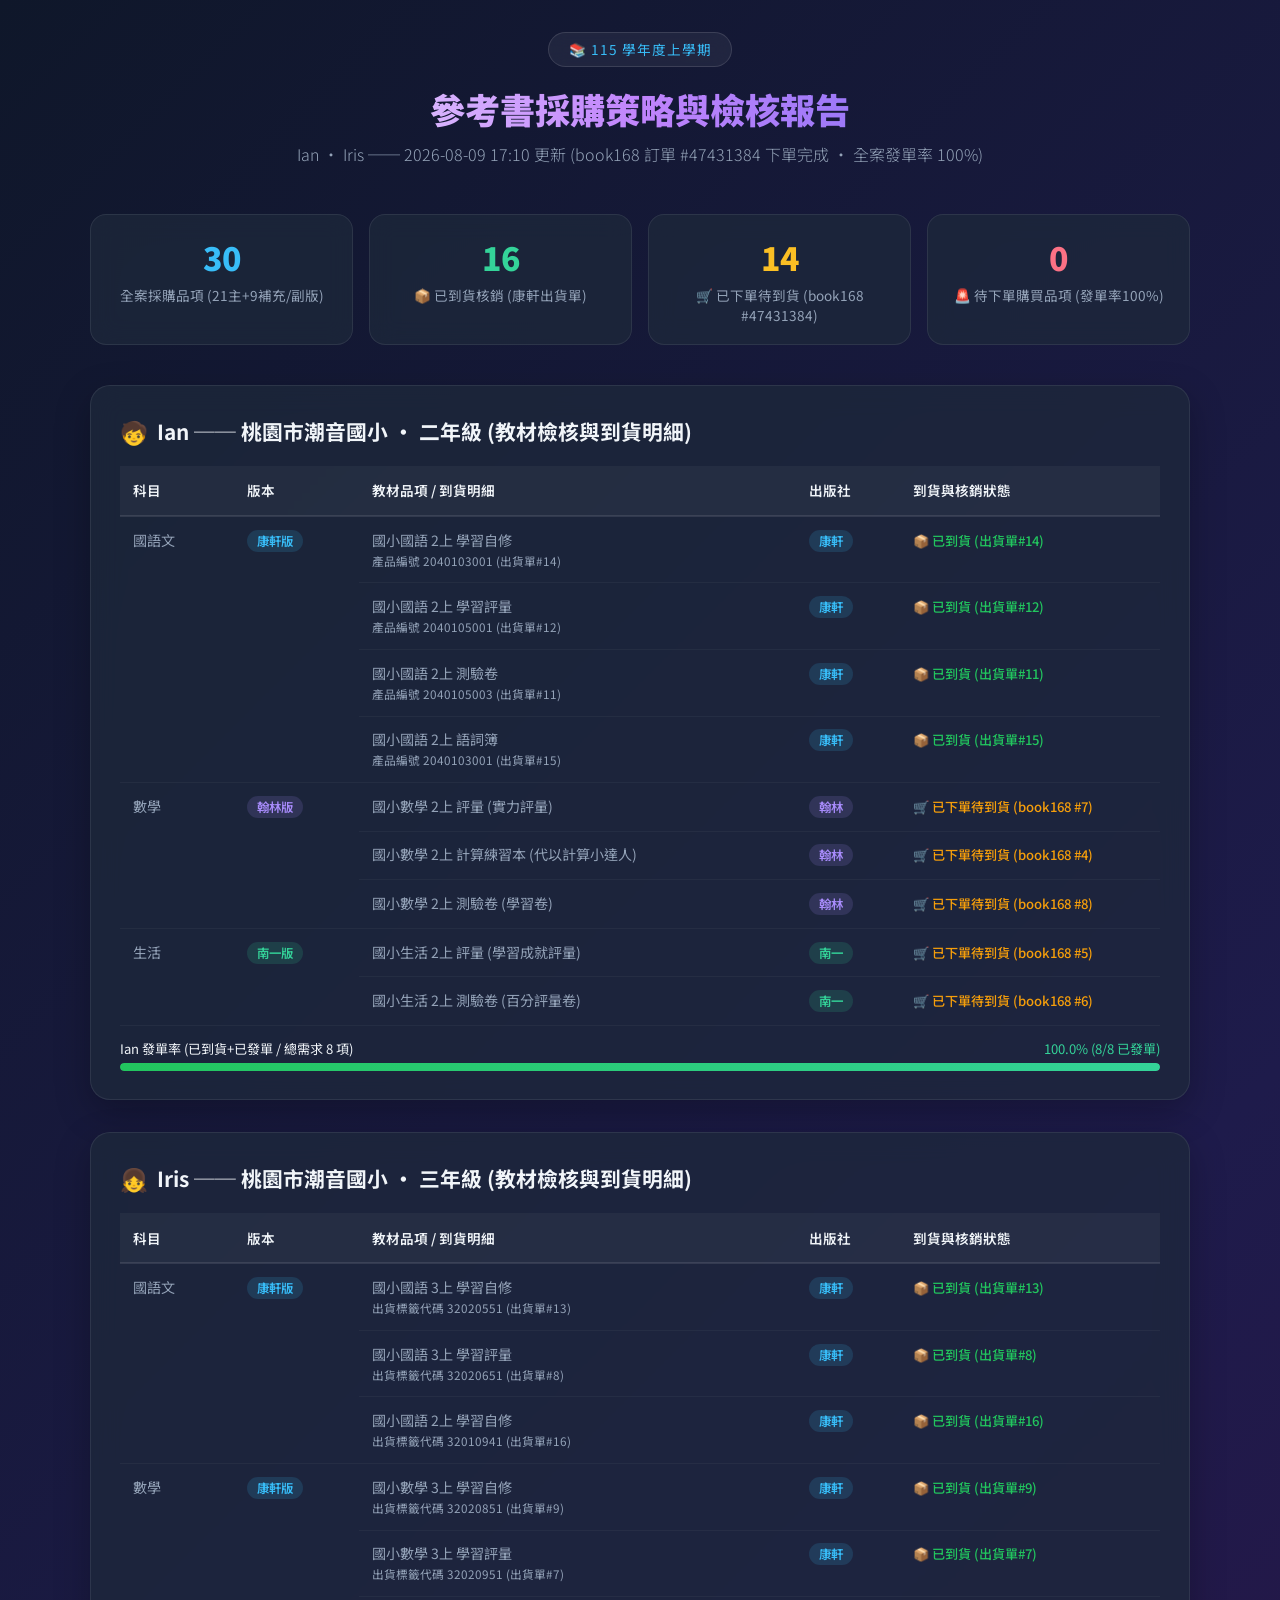
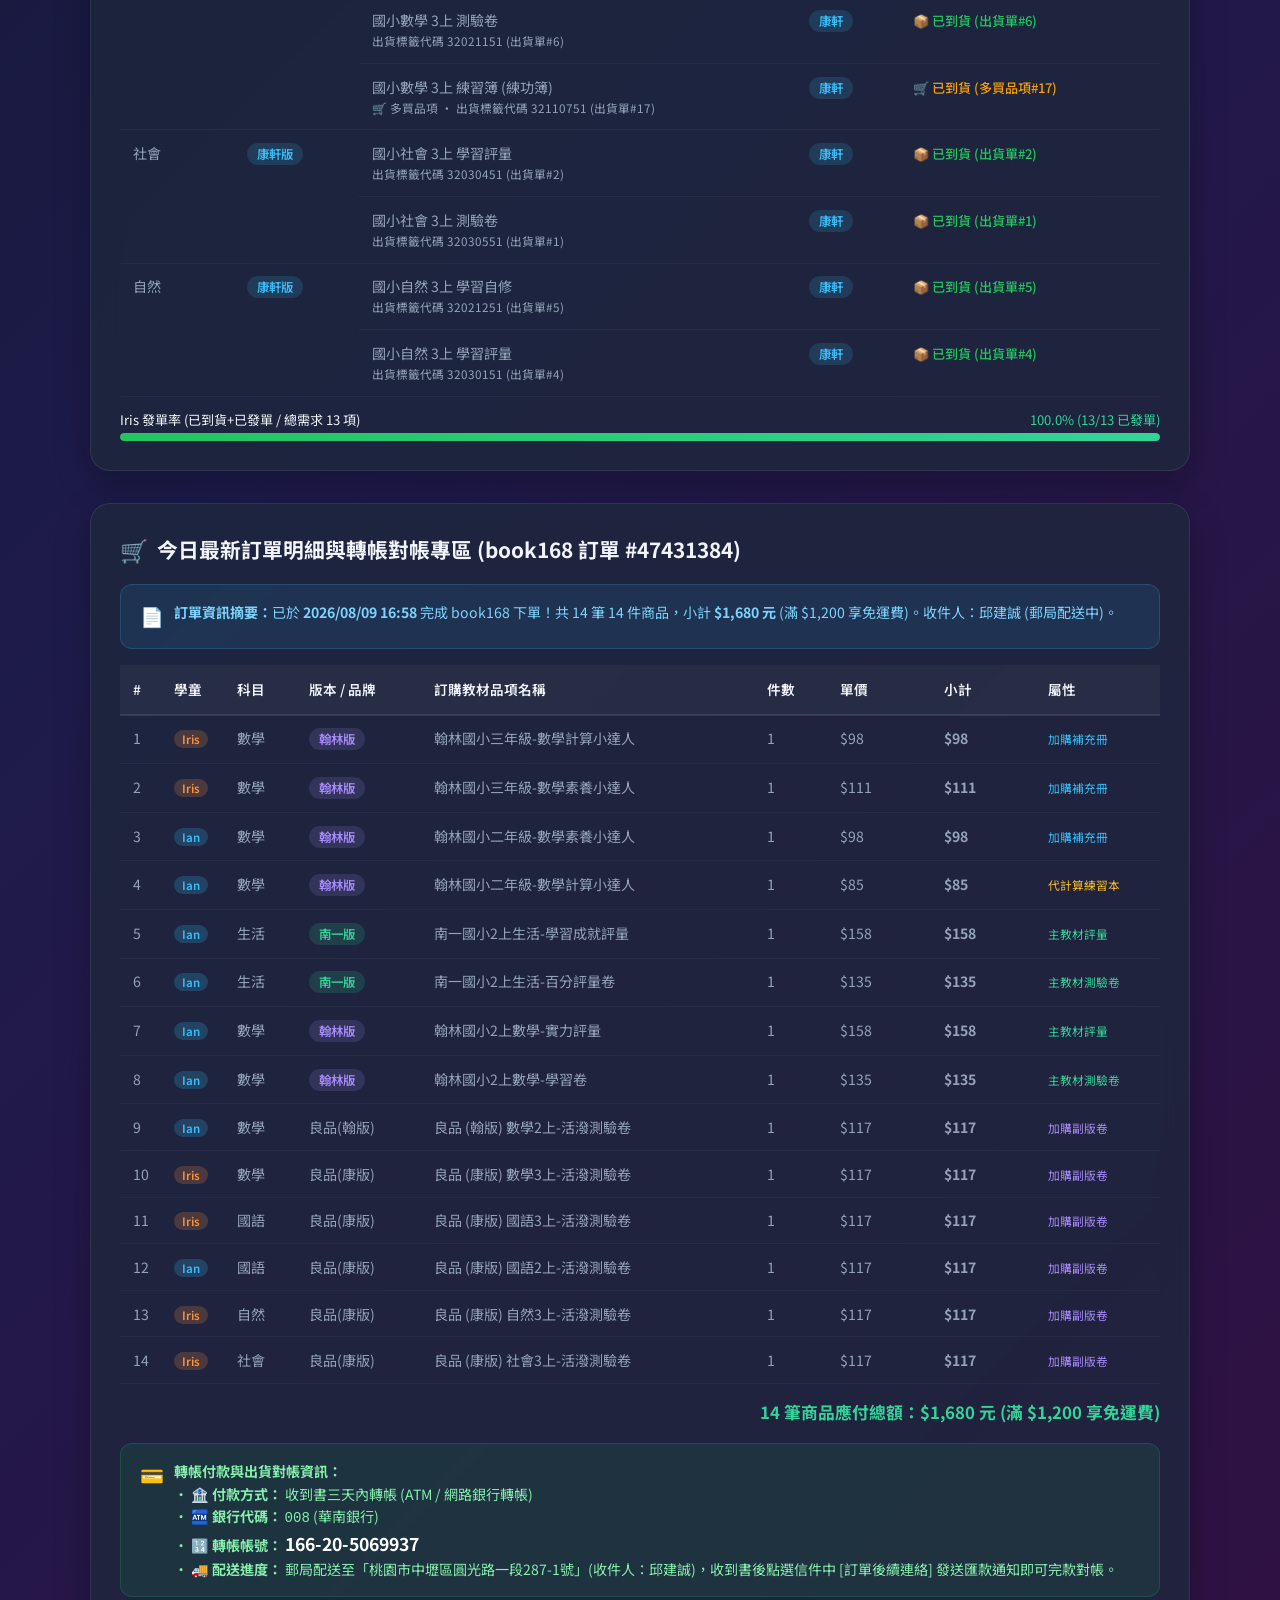
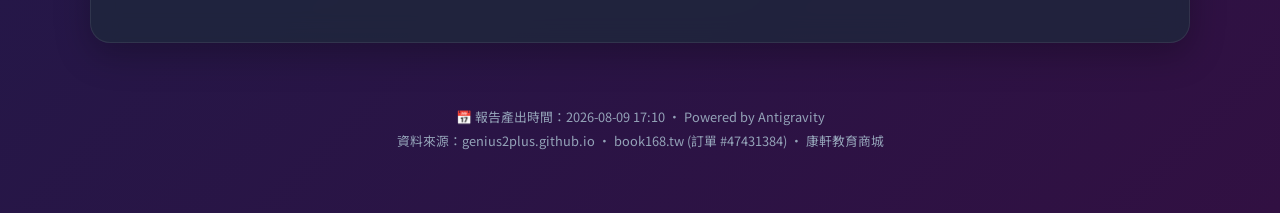
==== 採購策略報告.html @ a0f9c988 "docs: 加入 2026-08-09 book168 訂單 (#47431384) 轉帳對帳與採購 100% 發單紀錄" ====
<!DOCTYPE html>
<html lang="zh-TW">
<head>
    <meta charset="UTF-8">
    <meta name="viewport" content="width=device-width, initial-scale=1.0">
    <title>115 上學期參考書採購策略與檢核報告</title>
    <link rel="preconnect" href="https://fonts.googleapis.com">
    <link rel="preconnect" href="https://fonts.gstatic.com" crossorigin>
    <link href="https://fonts.googleapis.com/css2?family=Noto+Sans+TC:wght@300;400;500;700;900&display=swap" rel="stylesheet">
    <style>
        :root {
            --bg: #0f172a;
            --bg-card: rgba(30, 41, 59, 0.75);
            --bg-card-alt: rgba(51, 65, 85, 0.5);
            --border: rgba(255,255,255,0.08);
            --text: #f1f5f9;
            --text-dim: #94a3b8;
            --accent-blue: #38bdf8;
            --accent-purple: #a78bfa;
            --accent-green: #34d399;
            --accent-amber: #fbbf24;
            --accent-rose: #fb7185;
            --accent-orange: #fb923c;
            --success: #22c55e;
            --warning: #f59e0b;
            --danger: #ef4444;
        }
        * { box-sizing: border-box; margin: 0; padding: 0; }
        body {
            font-family: 'Noto Sans TC', sans-serif;
            background: linear-gradient(135deg, #0f172a 0%, #1e1b4b 50%, #311042 100%);
            color: var(--text);
            min-height: 100vh;
            padding: 2rem 1rem;
        }
        .container { max-width: 1100px; margin: 0 auto; }

        /* Header */
        header { text-align: center; margin-bottom: 3rem; animation: fadeIn 0.8s ease-out; }
        .badge {
            display: inline-block;
            background: rgba(255,255,255,0.06);
            border: 1px solid rgba(255,255,255,0.12);
            padding: 0.4rem 1.2rem;
            border-radius: 50px;
            font-size: 0.85rem;
            color: var(--accent-blue);
            letter-spacing: 1px;
            margin-bottom: 1rem;
            backdrop-filter: blur(8px);
        }
        h1 {
            font-size: 2.2rem;
            font-weight: 900;
            background: linear-gradient(to right, #fff, #c084fc, #6366f1);
            -webkit-background-clip: text;
            -webkit-text-fill-color: transparent;
            margin-bottom: 0.5rem;
        }
        .subtitle { color: var(--text-dim); font-weight: 300; font-size: 1rem; }

        /* Stats Bar */
        .stats-bar {
            display: grid;
            grid-template-columns: repeat(auto-fit, minmax(200px, 1fr));
            gap: 1rem;
            margin-bottom: 2.5rem;
            animation: fadeIn 1s ease-out;
        }
        .stat-card {
            background: var(--bg-card);
            border: 1px solid var(--border);
            border-radius: 16px;
            padding: 1.2rem 1.5rem;
            backdrop-filter: blur(12px);
            text-align: center;
            transition: transform 0.2s, box-shadow 0.2s;
        }
        .stat-card:hover { transform: translateY(-3px); box-shadow: 0 8px 25px rgba(0,0,0,0.3); }
        .stat-num { font-size: 2rem; font-weight: 900; }
        .stat-num.blue { color: var(--accent-blue); }
        .stat-num.green { color: var(--accent-green); }
        .stat-num.amber { color: var(--accent-amber); }
        .stat-num.rose { color: var(--accent-rose); }
        .stat-label { font-size: 0.85rem; color: var(--text-dim); margin-top: 0.3rem; }

        /* Section */
        .section {
            background: var(--bg-card);
            border: 1px solid var(--border);
            border-radius: 20px;
            padding: 1.8rem;
            backdrop-filter: blur(14px);
            margin-bottom: 2rem;
            box-shadow: 0 12px 35px rgba(0,0,0,0.25);
            animation: slideUp 0.6s ease-out;
        }
        .section-title {
            font-size: 1.3rem;
            font-weight: 700;
            margin-bottom: 1.2rem;
            display: flex;
            align-items: center;
            gap: 0.6rem;
        }
        .section-title .icon { font-size: 1.4rem; }

        /* Tables */
        table { width: 100%; border-collapse: collapse; table-layout: auto; }
        th {
            padding: 0.9rem 0.8rem;
            font-size: 0.85rem;
            font-weight: 600;
            color: var(--text);
            background: rgba(255,255,255,0.04);
            border-bottom: 2px solid rgba(255,255,255,0.1);
            text-align: left;
            white-space: nowrap;
        }
        td {
            padding: 0.8rem;
            font-size: 0.88rem;
            color: var(--text-dim);
            border-bottom: 1px solid rgba(255,255,255,0.04);
            vertical-align: top;
        }
        tr:hover td { background: rgba(255,255,255,0.03); }

        /* Publisher Badges */
        .pub { display: inline-block; padding: 2px 10px; border-radius: 20px; font-size: 0.78rem; font-weight: 600; }
        .pub-kang { background: rgba(56,189,248,0.15); color: #38bdf8; }
        .pub-han { background: rgba(167,139,250,0.15); color: #a78bfa; }
        .pub-nan { background: rgba(52,211,153,0.15); color: #34d399; }

        /* Status */
        .status { display: inline-flex; align-items: center; gap: 4px; font-size: 0.82rem; font-weight: 500; white-space: nowrap; }
        .status-ok { color: var(--success); }
        .status-miss { color: var(--danger); }
        .status-warn { color: var(--warning); }

        /* Progress Bar */
        .progress-wrap { margin-top: 0.8rem; }
        .progress-label { display: flex; justify-content: space-between; font-size: 0.82rem; margin-bottom: 0.3rem; }
        .progress-bar { height: 8px; background: rgba(255,255,255,0.08); border-radius: 8px; overflow: hidden; }
        .progress-fill { height: 100%; border-radius: 8px; transition: width 1s ease-out; }
        .fill-green { background: linear-gradient(90deg, #22c55e, #34d399); }
        .fill-amber { background: linear-gradient(90deg, #f59e0b, #fbbf24); }
        .fill-blue { background: linear-gradient(90deg, #3b82f6, #38bdf8); }

        /* Alert Box */
        .alert {
            border-radius: 12px;
            padding: 1rem 1.2rem;
            margin: 1rem 0;
            font-size: 0.88rem;
            line-height: 1.6;
            display: flex;
            gap: 0.6rem;
            align-items: flex-start;
        }
        .alert-warn { background: rgba(245,158,11,0.1); border: 1px solid rgba(245,158,11,0.25); color: #fbbf24; }
        .alert-danger { background: rgba(239,68,68,0.1); border: 1px solid rgba(239,68,68,0.25); color: #fca5a5; }
        .alert-info { background: rgba(56,189,248,0.1); border: 1px solid rgba(56,189,248,0.2); color: #7dd3fc; }
        .alert-success { background: rgba(34,197,94,0.1); border: 1px solid rgba(34,197,94,0.2); color: #86efac; }
        .alert-icon { font-size: 1.2rem; flex-shrink: 0; }

        /* Strategy Cards */
        .strategy-grid { display: grid; grid-template-columns: repeat(auto-fit, minmax(300px, 1fr)); gap: 1rem; }
        .strategy-card {
            background: var(--bg-card-alt);
            border: 1px solid var(--border);
            border-radius: 14px;
            padding: 1.2rem 1.4rem;
            transition: transform 0.2s, border-color 0.3s;
        }
        .strategy-card:hover { transform: translateY(-2px); border-color: rgba(255,255,255,0.2); }
        .strategy-card h4 { font-size: 1rem; margin-bottom: 0.6rem; color: var(--text); }
        .strategy-card p { font-size: 0.85rem; color: var(--text-dim); line-height: 1.6; }
        .strategy-card .price-tag { font-size: 1.3rem; font-weight: 900; color: var(--accent-amber); margin-top: 0.5rem; }
        .recommend { border-color: var(--accent-green) !important; }
        .recommend::before { content: '⭐ 推薦'; display: inline-block; background: var(--accent-green); color: #000; font-size: 0.72rem; font-weight: 700; padding: 2px 8px; border-radius: 20px; margin-bottom: 0.5rem; }

        /* Cart tab */
        .cart-header { display: flex; align-items: center; gap: 0.8rem; flex-wrap: wrap; margin-bottom: 0.8rem; }
        .cart-name { font-weight: 700; font-size: 1rem; }
        .cart-meta { font-size: 0.8rem; color: var(--text-dim); }
        .child-tag { display: inline-block; padding: 1px 8px; border-radius: 10px; font-size: 0.72rem; font-weight: 600; }
        .tag-iris { background: rgba(251,146,60,0.2); color: #fb923c; }
        .tag-ian { background: rgba(56,189,248,0.2); color: #38bdf8; }
        .tag-ken { background: rgba(167,139,250,0.2); color: #a78bfa; }

        /* Responsive */
        @media (max-width: 768px) {
            h1 { font-size: 1.6rem; }
            .section { padding: 1.2rem; }
            th, td { padding: 0.6rem 0.5rem; font-size: 0.8rem; }
            .stats-bar { grid-template-columns: repeat(2, 1fr); }
        }

        /* Animations */
        @keyframes fadeIn { from { opacity: 0; } to { opacity: 1; } }
        @keyframes slideUp { from { opacity: 0; transform: translateY(20px); } to { opacity: 1; transform: translateY(0); } }

        /* Print */
        @media print {
        body { background: #fff; color: #000; padding: 0; }
            .section { box-shadow: none; border: 1px solid #ddd; }
            th { background: #f0f0f0; color: #000; }
            td { color: #333; }
            .pub { border: 1px solid #ccc; }
        }
    </style>
</head>
<body>
<div class="container">

    <!-- Header -->
    <header>
        <div class="badge">📚 115 學年度上學期</div>
        <h1>參考書採購策略與檢核報告</h1>
        <p class="subtitle">Ian · Iris ── 2026-08-09 17:10 更新 (book168 訂單 #47431384 下單完成 · 全案發單率 100%)</p>
    </header>

    <!-- Stats Overview -->
    <div class="stats-bar">
        <div class="stat-card">
            <div class="stat-num blue">30</div>
            <div class="stat-label">全案採購品項 (21主+9補充/副版)</div>
        </div>
        <div class="stat-card">
            <div class="stat-num green">16</div>
            <div class="stat-label">📦 已到貨核銷 (康軒出貨單)</div>
        </div>
        <div class="stat-card">
            <div class="stat-num amber">14</div>
            <div class="stat-label">🛒 已下單待到貨 (book168 #47431384)</div>
        </div>
        <div class="stat-card">
            <div class="stat-num rose">0</div>
            <div class="stat-label">🚨 待下單購買品項 (發單率100%)</div>
        </div>
    </div>

    <!-- ============ Ian ============ -->
    <div class="section">
        <div class="section-title"><span class="icon">🧒</span> Ian ── 桃園市潮音國小 · 二年級 (教材檢核與到貨明細)</div>
        <div class="table-container"><table class="table-5col" style="width:100%; table-layout: fixed;">
            <thead><tr><th style="width:11%;">科目</th><th style="width:12%;">版本</th><th style="width:42%;">教材品項 / 到貨明細</th><th style="width:10%;">出版社</th><th style="width:25%;">到貨與核銷狀態</th></tr></thead>
            <tbody>
                <tr><td rowspan="4">國語文</td><td rowspan="4"><span class="pub pub-kang">康軒版</span></td>
                    <td>國小國語 2上 學習自修<br><small style="color:var(--text-dim)">產品編號 2040103001 (出貨單#14)</small></td><td><span class="pub pub-kang">康軒</span></td><td><span class="status status-ok">📦 已到貨 (出貨單#14)</span></td></tr>
                <tr><td>國小國語 2上 學習評量<br><small style="color:var(--text-dim)">產品編號 2040105001 (出貨單#12)</small></td><td><span class="pub pub-kang">康軒</span></td><td><span class="status status-ok">📦 已到貨 (出貨單#12)</span></td></tr>
                <tr><td>國小國語 2上 測驗卷<br><small style="color:var(--text-dim)">產品編號 2040105003 (出貨單#11)</small></td><td><span class="pub pub-kang">康軒</span></td><td><span class="status status-ok">📦 已到貨 (出貨單#11)</span></td></tr>
                <tr><td>國小國語 2上 語詞簿<br><small style="color:var(--text-dim)">產品編號 2040103001 (出貨單#15)</small></td><td><span class="pub pub-kang">康軒</span></td><td><span class="status status-ok">📦 已到貨 (出貨單#15)</span></td></tr>

                <tr><td rowspan="3">數學</td><td rowspan="3"><span class="pub pub-han">翰林版</span></td>
                    <td>國小數學 2上 評量 (實力評量)</td><td><span class="pub pub-han">翰林</span></td><td><span class="status status-warn">🛒 已下單待到貨 (book168 #7)</span></td></tr>
                <tr><td>國小數學 2上 計算練習本 (代以計算小達人)</td><td><span class="pub pub-han">翰林</span></td><td><span class="status status-warn">🛒 已下單待到貨 (book168 #4)</span></td></tr>
                <tr><td>國小數學 2上 測驗卷 (學習卷)</td><td><span class="pub pub-han">翰林</span></td><td><span class="status status-warn">🛒 已下單待到貨 (book168 #8)</span></td></tr>

                <tr><td rowspan="2">生活</td><td rowspan="2"><span class="pub pub-nan">南一版</span></td>
                    <td>國小生活 2上 評量 (學習成就評量)</td><td><span class="pub pub-nan">南一</span></td><td><span class="status status-warn">🛒 已下單待到貨 (book168 #5)</span></td></tr>
                <tr><td>國小生活 2上 測驗卷 (百分評量卷)</td><td><span class="pub pub-nan">南一</span></td><td><span class="status status-warn">🛒 已下單待到貨 (book168 #6)</span></td></tr>
            </tbody>
        </table>
        </div>
<div class="progress-wrap">
            <div class="progress-label"><span>Ian 發單率 (已到貨+已發單 / 總需求 8 項)</span><span style="color:var(--accent-green)">100.0% (8/8 已發單)</span></div>
            <div class="progress-bar"><div class="progress-fill fill-green" style="width:100%"></div></div>
        </div>
    </div>

    <!-- ============ Iris ============ -->
    <div class="section">
        <div class="section-title"><span class="icon">👧</span> Iris ── 桃園市潮音國小 · 三年級 (教材檢核與到貨明細)</div>
        <div class="table-container"><table class="table-5col" style="width:100%; table-layout: fixed;">
            <thead><tr><th style="width:11%;">科目</th><th style="width:12%;">版本</th><th style="width:42%;">教材品項 / 到貨明細</th><th style="width:10%;">出版社</th><th style="width:25%;">到貨與核銷狀態</th></tr></thead>
            <tbody>
                <tr><td rowspan="3">國語文</td><td rowspan="3"><span class="pub pub-kang">康軒版</span></td>
                    <td>國小國語 3上 學習自修<br><small style="color:var(--text-dim)">出貨標籤代碼 32020551 (出貨單#13)</small></td><td><span class="pub pub-kang">康軒</span></td><td><span class="status status-ok">📦 已到貨 (出貨單#13)</span></td></tr>
                <tr><td>國小國語 3上 學習評量<br><small style="color:var(--text-dim)">出貨標籤代碼 32020651 (出貨單#8)</small></td><td><span class="pub pub-kang">康軒</span></td><td><span class="status status-ok">📦 已到貨 (出貨單#8)</span></td></tr>
                <tr><td>國小國語 2上 學習自修<br><small style="color:var(--text-dim)">出貨標籤代碼 32010941 (出貨單#16)</small></td><td><span class="pub pub-kang">康軒</span></td><td><span class="status status-ok">📦 已到貨 (出貨單#16)</span></td></tr>

                <tr><td rowspan="4">數學</td><td rowspan="4"><span class="pub pub-kang">康軒版</span></td>
                    <td>國小數學 3上 學習自修<br><small style="color:var(--text-dim)">出貨標籤代碼 32020851 (出貨單#9)</small></td><td><span class="pub pub-kang">康軒</span></td><td><span class="status status-ok">📦 已到貨 (出貨單#9)</span></td></tr>
                <tr><td>國小數學 3上 學習評量<br><small style="color:var(--text-dim)">出貨標籤代碼 32020951 (出貨單#7)</small></td><td><span class="pub pub-kang">康軒</span></td><td><span class="status status-ok">📦 已到貨 (出貨單#7)</span></td></tr>
                <tr><td>國小數學 3上 測驗卷<br><small style="color:var(--text-dim)">出貨標籤代碼 32021151 (出貨單#6)</small></td><td><span class="pub pub-kang">康軒</span></td><td><span class="status status-ok">📦 已到貨 (出貨單#6)</span></td></tr>
                <tr><td>國小數學 3上 練習簿 (練功簿)<br><small style="color:var(--text-dim)">🛒 多買品項 · 出貨標籤代碼 32110751 (出貨單#17)</small></td><td><span class="pub pub-kang">康軒</span></td><td><span class="status status-warn">🛒 已到貨 (多買品項#17)</span></td></tr>

                <tr><td rowspan="2">社會</td><td rowspan="2"><span class="pub pub-kang">康軒版</span></td>
                    <td>國小社會 3上 學習評量<br><small style="color:var(--text-dim)">出貨標籤代碼 32030451 (出貨單#2)</small></td><td><span class="pub pub-kang">康軒</span></td><td><span class="status status-ok">📦 已到貨 (出貨單#2)</span></td></tr>
                <tr><td>國小社會 3上 測驗卷<br><small style="color:var(--text-dim)">出貨標籤代碼 32030551 (出貨單#1)</small></td><td><span class="pub pub-kang">康軒</span></td><td><span class="status status-ok">📦 已到貨 (出貨單#1)</span></td></tr>

                <tr><td rowspan="2">自然</td><td rowspan="2"><span class="pub pub-kang">康軒版</span></td>
                    <td>國小自然 3上 學習自修<br><small style="color:var(--text-dim)">出貨標籤代碼 32021251 (出貨單#5)</small></td><td><span class="pub pub-kang">康軒</span></td><td><span class="status status-ok">📦 已到貨 (出貨單#5)</span></td></tr>
                <tr><td>國小自然 3上 學習評量<br><small style="color:var(--text-dim)">出貨標籤代碼 32030151 (出貨單#4)</small></td><td><span class="pub pub-kang">康軒</span></td><td><span class="status status-ok">📦 已到貨 (出貨單#4)</span></td></tr>
            </tbody>
        </table>
        </div>
        <div class="progress-wrap" style="margin-top:0.8rem;">
            <div class="progress-label"><span>Iris 發單率 (已到貨+已發單 / 總需求 13 項)</span><span style="color:var(--accent-green)">100.0% (13/13 已發單)</span></div>
            <div class="progress-bar"><div class="progress-fill fill-green" style="width:100%"></div></div>
               </div>
    </div>

    <!-- ============ book168 最新發單明細與轉帳對帳區 ============ -->
    <div class="section">
        <div class="section-title"><span class="icon">🛒</span> 今日最新訂單明細與轉帳對帳專區 (book168 訂單 #47431384)</div>
        <div class="alert alert-info">
            <span class="alert-icon">📄</span>
            <span><strong>訂單資訊摘要：</strong>已於 <strong>2026/08/09 16:58</strong> 完成 book168 下單！共 14 筆 14 件商品，小計 <strong>$1,680 元</strong> (滿 $1,200 享免運費)。收件人：邱建誠 (郵局配送中)。</span>
        </div>

        <div class="table-responsive" style="overflow-x: auto; -webkit-overflow-scrolling: touch; margin-top:1rem;">
        <table style="min-width: 820px; table-layout: fixed;">
            <thead>
                <tr>
                    <th style="width: 4%;">#</th>
                    <th style="width: 6%;">學童</th>
                    <th style="width: 7%;">科目</th>
                    <th style="width: 12%;">版本 / 品牌</th>
                    <th style="width: 32%;">訂購教材品項名稱</th>
                    <th style="width: 7%;">件數</th>
                    <th style="width: 10%;">單價</th>
                    <th style="width: 10%;">小計</th>
                    <th style="width: 12%;">屬性</th>
                </tr>
            </thead>
            <tbody>
                <tr><td>1</td><td><span class="child-tag tag-iris">Iris</span></td><td>數學</td><td><span class="pub pub-han">翰林版</span></td><td>翰林國小三年級-數學計算小達人</td><td>1</td><td>$98</td><td><strong>$98</strong></td><td><small style="color:var(--accent-blue)">加購補充冊</small></td></tr>
                <tr><td>2</td><td><span class="child-tag tag-iris">Iris</span></td><td>數學</td><td><span class="pub pub-han">翰林版</span></td><td>翰林國小三年級-數學素養小達人</td><td>1</td><td>$111</td><td><strong>$111</strong></td><td><small style="color:var(--accent-blue)">加購補充冊</small></td></tr>
                <tr><td>3</td><td><span class="child-tag tag-ian">Ian</span></td><td>數學</td><td><span class="pub pub-han">翰林版</span></td><td>翰林國小二年級-數學素養小達人</td><td>1</td><td>$98</td><td><strong>$98</strong></td><td><small style="color:var(--accent-blue)">加購補充冊</small></td></tr>
                <tr><td>4</td><td><span class="child-tag tag-ian">Ian</span></td><td>數學</td><td><span class="pub pub-han">翰林版</span></td><td>翰林國小二年級-數學計算小達人</td><td>1</td><td>$85</td><td><strong>$85</strong></td><td><small style="color:var(--accent-amber)">代計算練習本</small></td></tr>
                <tr><td>5</td><td><span class="child-tag tag-ian">Ian</span></td><td>生活</td><td><span class="pub pub-nan">南一版</span></td><td>南一國小2上生活-學習成就評量</td><td>1</td><td>$158</td><td><strong>$158</strong></td><td><small style="color:var(--accent-green)">主教材評量</small></td></tr>
                <tr><td>6</td><td><span class="child-tag tag-ian">Ian</span></td><td>生活</td><td><span class="pub pub-nan">南一版</span></td><td>南一國小2上生活-百分評量卷</td><td>1</td><td>$135</td><td><strong>$135</strong></td><td><small style="color:var(--accent-green)">主教材測驗卷</small></td></tr>
                <tr><td>7</td><td><span class="child-tag tag-ian">Ian</span></td><td>數學</td><td><span class="pub pub-han">翰林版</span></td><td>翰林國小2上數學-實力評量</td><td>1</td><td>$158</td><td><strong>$158</strong></td><td><small style="color:var(--accent-green)">主教材評量</small></td></tr>
                <tr><td>8</td><td><span class="child-tag tag-ian">Ian</span></td><td>數學</td><td><span class="pub pub-han">翰林版</span></td><td>翰林國小2上數學-學習卷</td><td>1</td><td>$135</td><td><strong>$135</strong></td><td><small style="color:var(--accent-green)">主教材測驗卷</small></td></tr>
                <tr><td>9</td><td><span class="child-tag tag-ian">Ian</span></td><td>數學</td><td>良品(翰版)</td><td>良品 (翰版) 數學2上-活潑測驗卷</td><td>1</td><td>$117</td><td><strong>$117</strong></td><td><small style="color:var(--accent-purple)">加購副版卷</small></td></tr>
                <tr><td>10</td><td><span class="child-tag tag-iris">Iris</span></td><td>數學</td><td>良品(康版)</td><td>良品 (康版) 數學3上-活潑測驗卷</td><td>1</td><td>$117</td><td><strong>$117</strong></td><td><small style="color:var(--accent-purple)">加購副版卷</small></td></tr>
                <tr><td>11</td><td><span class="child-tag tag-iris">Iris</span></td><td>國語</td><td>良品(康版)</td><td>良品 (康版) 國語3上-活潑測驗卷</td><td>1</td><td>$117</td><td><strong>$117</strong></td><td><small style="color:var(--accent-purple)">加購副版卷</small></td></tr>
                <tr><td>12</td><td><span class="child-tag tag-ian">Ian</span></td><td>國語</td><td>良品(康版)</td><td>良品 (康版) 國語2上-活潑測驗卷</td><td>1</td><td>$117</td><td><strong>$117</strong></td><td><small style="color:var(--accent-purple)">加購副版卷</small></td></tr>
                <tr><td>13</td><td><span class="child-tag tag-iris">Iris</span></td><td>自然</td><td>良品(康版)</td><td>良品 (康版) 自然3上-活潑測驗卷</td><td>1</td><td>$117</td><td><strong>$117</strong></td><td><small style="color:var(--accent-purple)">加購副版卷</small></td></tr>
                <tr><td>14</td><td><span class="child-tag tag-iris">Iris</span></td><td>社會</td><td>良品(康版)</td><td>良品 (康版) 社會3上-活潑測驗卷</td><td>1</td><td>$117</td><td><strong>$117</strong></td><td><small style="color:var(--accent-purple)">加購副版卷</small></td></tr>
            </tbody>
        </table>
        </div>

        <div style="text-align:right; font-size:1.05rem; margin-top:1rem; color:var(--accent-green); font-weight:bold;">
            14 筆商品應付總額：$1,680 元 (滿 $1,200 享免運費)
        </div>

        <div class="alert alert-success" style="margin-top:1.2rem;">
            <span class="alert-icon">💳</span>
            <span><strong>轉帳付款與出貨對帳資訊：</strong><br>
            • 🏦 <strong>付款方式：</strong> 收到書三天內轉帳 (ATM / 網路銀行轉帳)<br>
            • 🏧 <strong>銀行代碼：</strong> <code>008</code> (華南銀行)<br>
            • 🔢 <strong>轉帳帳號：</strong> <strong style="font-size:1.1rem; color:#fff;">166-20-5069937</strong><br>
            • 🚚 <strong>配送進度：</strong> 郵局配送至「桃園市中壢區圓光路一段287-1號」(收件人：邱建誠)，收到書後點選信件中 [訂單後續連絡] 發送匯款通知即可完款對帳。</span>
        </div>
    </div>

    <!-- Footer -->
    <footer style="text-align:center; padding:2rem 0; color:var(--text-dim); font-size:0.8rem;">
        <p>📅 報告產出時間：2026-08-09 17:10 · Powered by Antigravity</p>
        <p style="margin-top:0.3rem;">資料來源：genius2plus.github.io · book168.tw (訂單 #47431384) · 康軒教育商城</p>
    </footer>

</div>
</body>
</html>
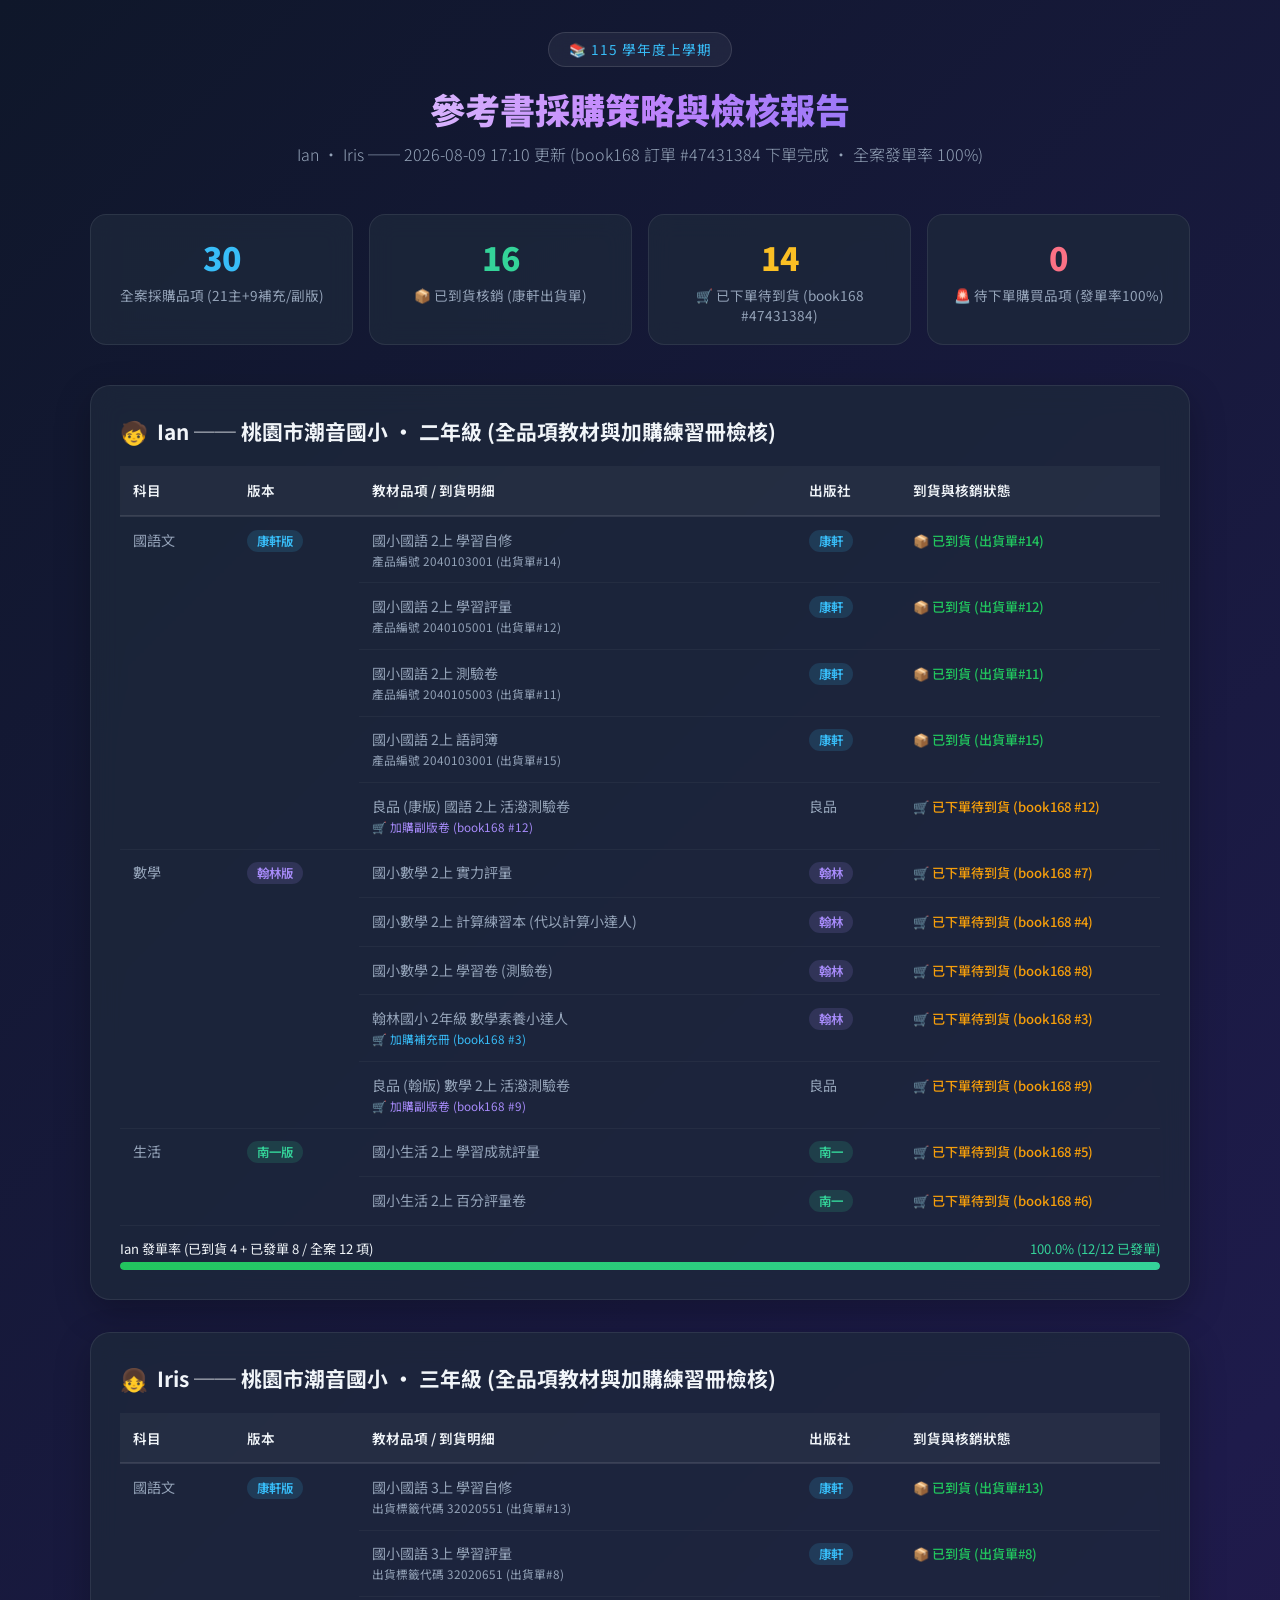
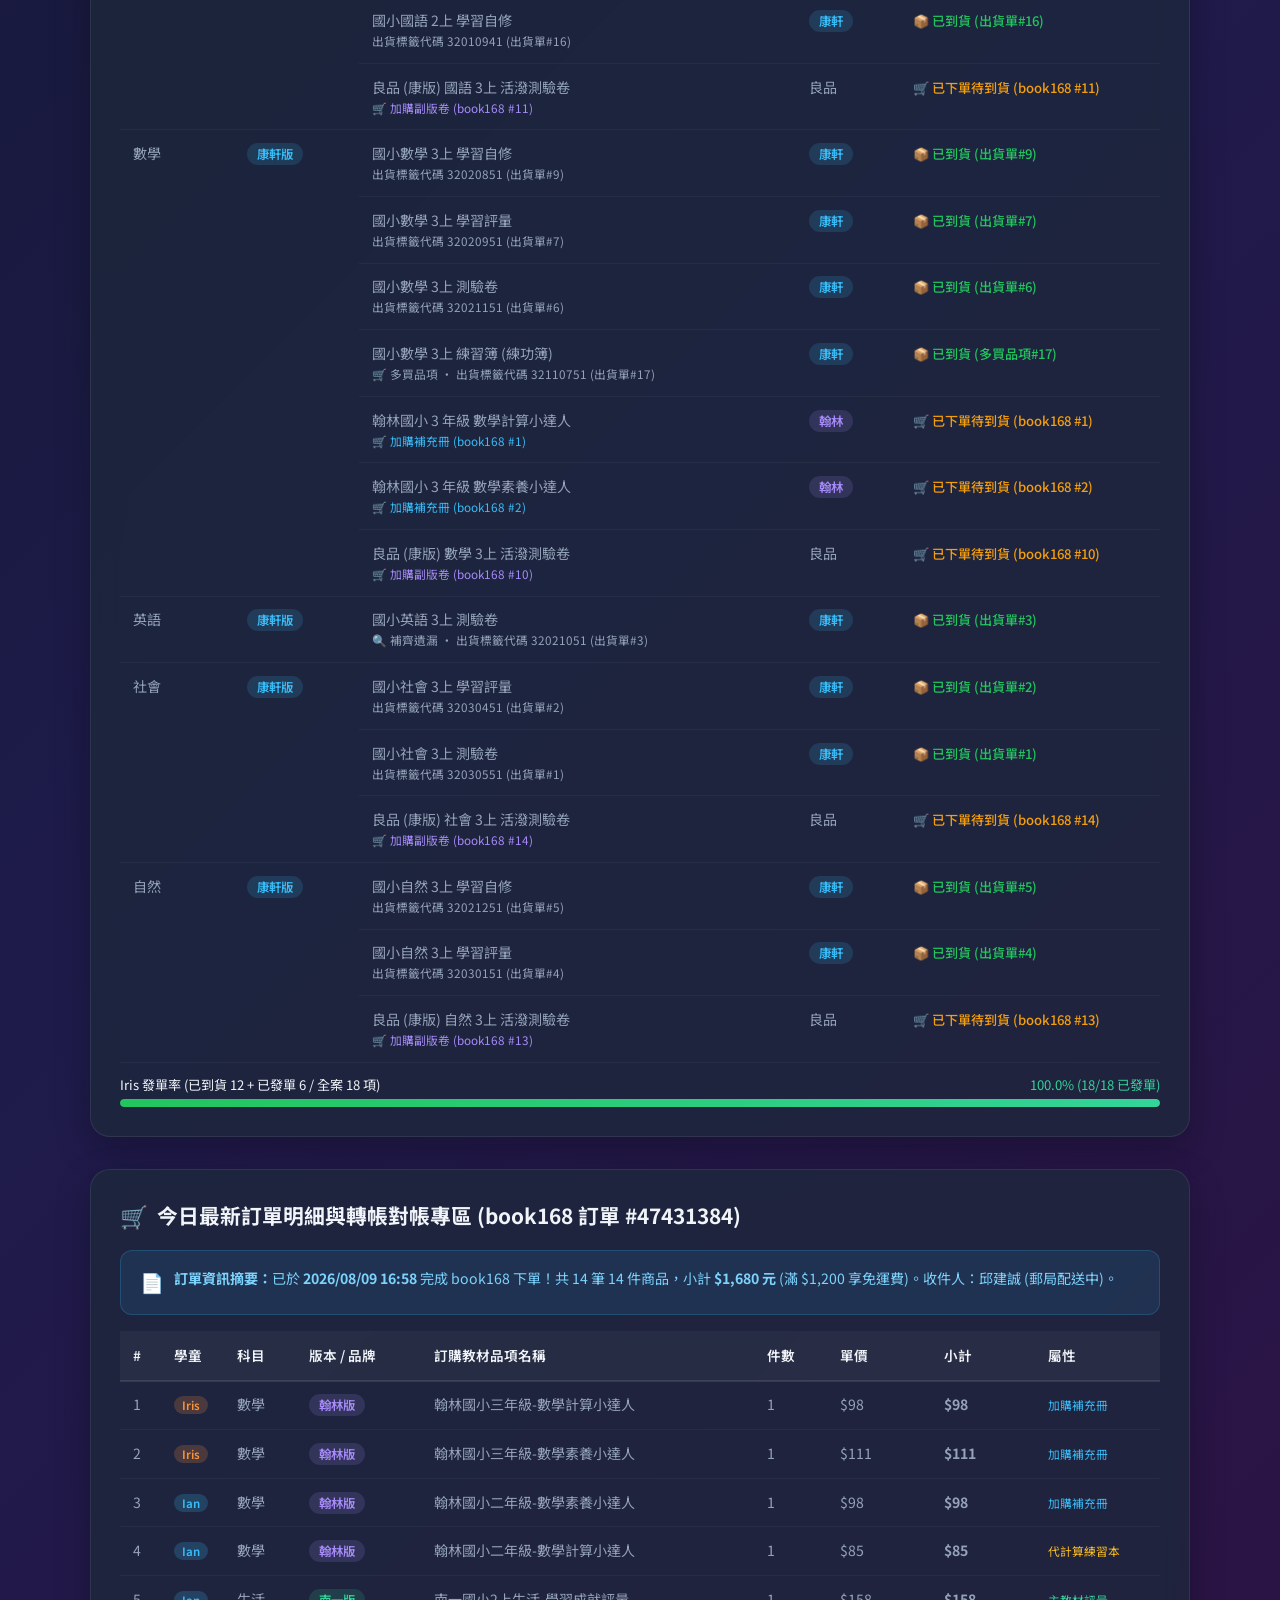
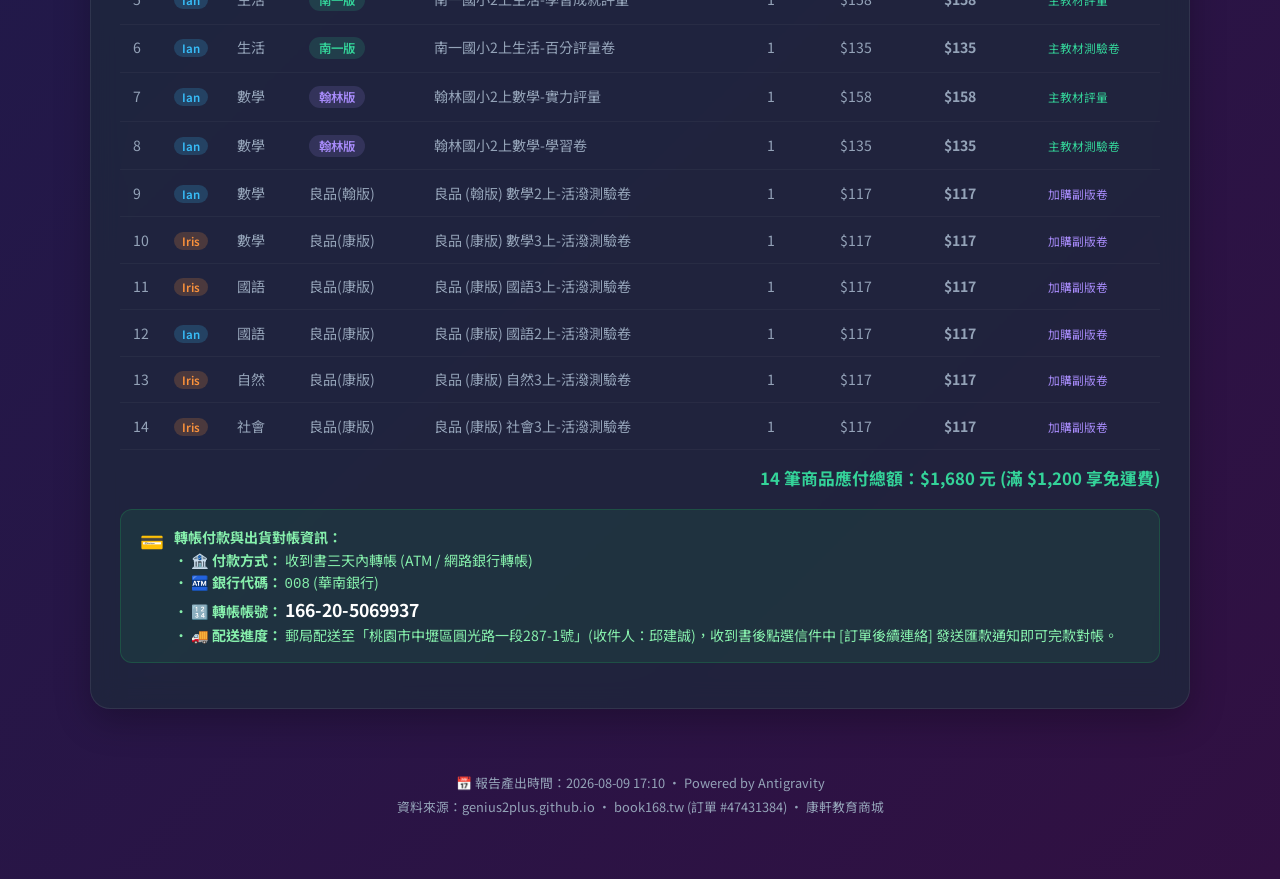
==== commit 7da3fb21: "docs: 整合加購補充冊/副版卷至 Ian/Iris 主表並補齊 Iris 英語 3上 測驗卷" ====
--- a/採購策略報告.html
+++ b/採購策略報告.html
@@ -243,64 +243,76 @@
 
     <!-- ============ Ian ============ -->
     <div class="section">
-        <div class="section-title"><span class="icon">🧒</span> Ian ── 桃園市潮音國小 · 二年級 (教材檢核與到貨明細)</div>
+        <div class="section-title"><span class="icon">🧒</span> Ian ── 桃園市潮音國小 · 二年級 (全品項教材與加購練習冊檢核)</div>
+        <div class="table-container"><table class="table-5col" style="width:100%; table-layout: fixed;">
+            <thead><tr><th style="width:11%;">科目</th><th style="width:12%;">版本</th><th style="width:42%;">教材品項 / 到貨明細</th><th style="width:10%;">出版社</th><th style="width:25%;">到貨與核銷狀態</th></tr></thead>
+            <tbody>
+                <tr><td rowspan="5">國語文</td><td rowspan="5"><span class="pub pub-kang">康軒版</span></td>
+                    <td>國小國語 2上 學習自修<br><small style="color:var(--text-dim)">產品編號 2040103001 (出貨單#14)</small></td><td><span class="pub pub-kang">康軒</span></td><td><span class="status status-ok">📦 已到貨 (出貨單#14)</span></td></tr>
+                <tr><td>國小國語 2上 學習評量<br><small style="color:var(--text-dim)">產品編號 2040105001 (出貨單#12)</small></td><td><span class="pub pub-kang">康軒</span></td><td><span class="status status-ok">📦 已到貨 (出貨單#12)</span></td></tr>
+                <tr><td>國小國語 2上 測驗卷<br><small style="color:var(--text-dim)">產品編號 2040105003 (出貨單#11)</small></td><td><span class="pub pub-kang">康軒</span></td><td><span class="status status-ok">📦 已到貨 (出貨單#11)</span></td></tr>
+                <tr><td>國小國語 2上 語詞簿<br><small style="color:var(--text-dim)">產品編號 2040103001 (出貨單#15)</small></td><td><span class="pub pub-kang">康軒</span></td><td><span class="status status-ok">📦 已到貨 (出貨單#15)</span></td></tr>
+                <tr><td>良品 (康版) 國語 2上 活潑測驗卷<br><small style="color:var(--accent-purple)">🛒 加購副版卷 (book168 #12)</small></td><td>良品</td><td><span class="status status-warn">🛒 已下單待到貨 (book168 #12)</span></td></tr>
+
+                <tr><td rowspan="5">數學</td><td rowspan="5"><span class="pub pub-han">翰林版</span></td>
+                    <td>國小數學 2上 實力評量</td><td><span class="pub pub-han">翰林</span></td><td><span class="status status-warn">🛒 已下單待到貨 (book168 #7)</span></td></tr>
+                <tr><td>國小數學 2上 計算練習本 (代以計算小達人)</td><td><span class="pub pub-han">翰林</span></td><td><span class="status status-warn">🛒 已下單待到貨 (book168 #4)</span></td></tr>
+                <tr><td>國小數學 2上 學習卷 (測驗卷)</td><td><span class="pub pub-han">翰林</span></td><td><span class="status status-warn">🛒 已下單待到貨 (book168 #8)</span></td></tr>
+                <tr><td>翰林國小 2年級 數學素養小達人<br><small style="color:var(--accent-blue)">🛒 加購補充冊 (book168 #3)</small></td><td><span class="pub pub-han">翰林</span></td><td><span class="status status-warn">🛒 已下單待到貨 (book168 #3)</span></td></tr>
+                <tr><td>良品 (翰版) 數學 2上 活潑測驗卷<br><small style="color:var(--accent-purple)">🛒 加購副版卷 (book168 #9)</small></td><td>良品</td><td><span class="status status-warn">🛒 已下單待到貨 (book168 #9)</span></td></tr>
+
+                <tr><td rowspan="2">生活</td><td rowspan="2"><span class="pub pub-nan">南一版</span></td>
+                    <td>國小生活 2上 學習成就評量</td><td><span class="pub pub-nan">南一</span></td><td><span class="status status-warn">🛒 已下單待到貨 (book168 #5)</span></td></tr>
+                <tr><td>國小生活 2上 百分評量卷</td><td><span class="pub pub-nan">南一</span></td><td><span class="status status-warn">🛒 已下單待到貨 (book168 #6)</span></td></tr>
+            </tbody>
+        </table>
+        </div>
+        <div class="progress-wrap">
+            <div class="progress-label"><span>Ian 發單率 (已到貨 4 + 已發單 8 / 全案 12 項)</span><span style="color:var(--accent-green)">100.0% (12/12 已發單)</span></div>
+            <div class="progress-bar"><div class="progress-fill fill-green" style="width:100%"></div></div>
+        </div>
+    </div>
+
+    <!-- ============ Iris ============ -->
+    <div class="section">
+        <div class="section-title"><span class="icon">👧</span> Iris ── 桃園市潮音國小 · 三年級 (全品項教材與加購練習冊檢核)</div>
         <div class="table-container"><table class="table-5col" style="width:100%; table-layout: fixed;">
             <thead><tr><th style="width:11%;">科目</th><th style="width:12%;">版本</th><th style="width:42%;">教材品項 / 到貨明細</th><th style="width:10%;">出版社</th><th style="width:25%;">到貨與核銷狀態</th></tr></thead>
             <tbody>
                 <tr><td rowspan="4">國語文</td><td rowspan="4"><span class="pub pub-kang">康軒版</span></td>
-                    <td>國小國語 2上 學習自修<br><small style="color:var(--text-dim)">產品編號 2040103001 (出貨單#14)</small></td><td><span class="pub pub-kang">康軒</span></td><td><span class="status status-ok">📦 已到貨 (出貨單#14)</span></td></tr>
-                <tr><td>國小國語 2上 學習評量<br><small style="color:var(--text-dim)">產品編號 2040105001 (出貨單#12)</small></td><td><span class="pub pub-kang">康軒</span></td><td><span class="status status-ok">📦 已到貨 (出貨單#12)</span></td></tr>
-                <tr><td>國小國語 2上 測驗卷<br><small style="color:var(--text-dim)">產品編號 2040105003 (出貨單#11)</small></td><td><span class="pub pub-kang">康軒</span></td><td><span class="status status-ok">📦 已到貨 (出貨單#11)</span></td></tr>
-                <tr><td>國小國語 2上 語詞簿<br><small style="color:var(--text-dim)">產品編號 2040103001 (出貨單#15)</small></td><td><span class="pub pub-kang">康軒</span></td><td><span class="status status-ok">📦 已到貨 (出貨單#15)</span></td></tr>
-
-                <tr><td rowspan="3">數學</td><td rowspan="3"><span class="pub pub-han">翰林版</span></td>
-                    <td>國小數學 2上 評量 (實力評量)</td><td><span class="pub pub-han">翰林</span></td><td><span class="status status-warn">🛒 已下單待到貨 (book168 #7)</span></td></tr>
-                <tr><td>國小數學 2上 計算練習本 (代以計算小達人)</td><td><span class="pub pub-han">翰林</span></td><td><span class="status status-warn">🛒 已下單待到貨 (book168 #4)</span></td></tr>
-                <tr><td>國小數學 2上 測驗卷 (學習卷)</td><td><span class="pub pub-han">翰林</span></td><td><span class="status status-warn">🛒 已下單待到貨 (book168 #8)</span></td></tr>
-
-                <tr><td rowspan="2">生活</td><td rowspan="2"><span class="pub pub-nan">南一版</span></td>
-                    <td>國小生活 2上 評量 (學習成就評量)</td><td><span class="pub pub-nan">南一</span></td><td><span class="status status-warn">🛒 已下單待到貨 (book168 #5)</span></td></tr>
-                <tr><td>國小生活 2上 測驗卷 (百分評量卷)</td><td><span class="pub pub-nan">南一</span></td><td><span class="status status-warn">🛒 已下單待到貨 (book168 #6)</span></td></tr>
-            </tbody>
-        </table>
-        </div>
-<div class="progress-wrap">
-            <div class="progress-label"><span>Ian 發單率 (已到貨+已發單 / 總需求 8 項)</span><span style="color:var(--accent-green)">100.0% (8/8 已發單)</span></div>
-            <div class="progress-bar"><div class="progress-fill fill-green" style="width:100%"></div></div>
-        </div>
-    </div>
-
-    <!-- ============ Iris ============ -->
-    <div class="section">
-        <div class="section-title"><span class="icon">👧</span> Iris ── 桃園市潮音國小 · 三年級 (教材檢核與到貨明細)</div>
-        <div class="table-container"><table class="table-5col" style="width:100%; table-layout: fixed;">
-            <thead><tr><th style="width:11%;">科目</th><th style="width:12%;">版本</th><th style="width:42%;">教材品項 / 到貨明細</th><th style="width:10%;">出版社</th><th style="width:25%;">到貨與核銷狀態</th></tr></thead>
-            <tbody>
-                <tr><td rowspan="3">國語文</td><td rowspan="3"><span class="pub pub-kang">康軒版</span></td>
                     <td>國小國語 3上 學習自修<br><small style="color:var(--text-dim)">出貨標籤代碼 32020551 (出貨單#13)</small></td><td><span class="pub pub-kang">康軒</span></td><td><span class="status status-ok">📦 已到貨 (出貨單#13)</span></td></tr>
                 <tr><td>國小國語 3上 學習評量<br><small style="color:var(--text-dim)">出貨標籤代碼 32020651 (出貨單#8)</small></td><td><span class="pub pub-kang">康軒</span></td><td><span class="status status-ok">📦 已到貨 (出貨單#8)</span></td></tr>
                 <tr><td>國小國語 2上 學習自修<br><small style="color:var(--text-dim)">出貨標籤代碼 32010941 (出貨單#16)</small></td><td><span class="pub pub-kang">康軒</span></td><td><span class="status status-ok">📦 已到貨 (出貨單#16)</span></td></tr>
-
-                <tr><td rowspan="4">數學</td><td rowspan="4"><span class="pub pub-kang">康軒版</span></td>
+                <tr><td>良品 (康版) 國語 3上 活潑測驗卷<br><small style="color:var(--accent-purple)">🛒 加購副版卷 (book168 #11)</small></td><td>良品</td><td><span class="status status-warn">🛒 已下單待到貨 (book168 #11)</span></td></tr>
+
+                <tr><td rowspan="7">數學</td><td rowspan="7"><span class="pub pub-kang">康軒版</span></td>
                     <td>國小數學 3上 學習自修<br><small style="color:var(--text-dim)">出貨標籤代碼 32020851 (出貨單#9)</small></td><td><span class="pub pub-kang">康軒</span></td><td><span class="status status-ok">📦 已到貨 (出貨單#9)</span></td></tr>
                 <tr><td>國小數學 3上 學習評量<br><small style="color:var(--text-dim)">出貨標籤代碼 32020951 (出貨單#7)</small></td><td><span class="pub pub-kang">康軒</span></td><td><span class="status status-ok">📦 已到貨 (出貨單#7)</span></td></tr>
                 <tr><td>國小數學 3上 測驗卷<br><small style="color:var(--text-dim)">出貨標籤代碼 32021151 (出貨單#6)</small></td><td><span class="pub pub-kang">康軒</span></td><td><span class="status status-ok">📦 已到貨 (出貨單#6)</span></td></tr>
-                <tr><td>國小數學 3上 練習簿 (練功簿)<br><small style="color:var(--text-dim)">🛒 多買品項 · 出貨標籤代碼 32110751 (出貨單#17)</small></td><td><span class="pub pub-kang">康軒</span></td><td><span class="status status-warn">🛒 已到貨 (多買品項#17)</span></td></tr>
-
-                <tr><td rowspan="2">社會</td><td rowspan="2"><span class="pub pub-kang">康軒版</span></td>
+                <tr><td>國小數學 3上 練習簿 (練功簿)<br><small style="color:var(--text-dim)">🛒 多買品項 · 出貨標籤代碼 32110751 (出貨單#17)</small></td><td><span class="pub pub-kang">康軒</span></td><td><span class="status status-ok">📦 已到貨 (多買品項#17)</span></td></tr>
+                <tr><td>翰林國小 3 年級 數學計算小達人<br><small style="color:var(--accent-blue)">🛒 加購補充冊 (book168 #1)</small></td><td><span class="pub pub-han">翰林</span></td><td><span class="status status-warn">🛒 已下單待到貨 (book168 #1)</span></td></tr>
+                <tr><td>翰林國小 3 年級 數學素養小達人<br><small style="color:var(--accent-blue)">🛒 加購補充冊 (book168 #2)</small></td><td><span class="pub pub-han">翰林</span></td><td><span class="status status-warn">🛒 已下單待到貨 (book168 #2)</span></td></tr>
+                <tr><td>良品 (康版) 數學 3上 活潑測驗卷<br><small style="color:var(--accent-purple)">🛒 加購副版卷 (book168 #10)</small></td><td>良品</td><td><span class="status status-warn">🛒 已下單待到貨 (book168 #10)</span></td></tr>
+
+                <tr><td>英語</td><td><span class="pub pub-kang">康軒版</span></td>
+                    <td>國小英語 3上 測驗卷<br><small style="color:var(--text-dim)">🔍 補齊遺漏 · 出貨標籤代碼 32021051 (出貨單#3)</small></td><td><span class="pub pub-kang">康軒</span></td><td><span class="status status-ok">📦 已到貨 (出貨單#3)</span></td></tr>
+
+                <tr><td rowspan="3">社會</td><td rowspan="3"><span class="pub pub-kang">康軒版</span></td>
                     <td>國小社會 3上 學習評量<br><small style="color:var(--text-dim)">出貨標籤代碼 32030451 (出貨單#2)</small></td><td><span class="pub pub-kang">康軒</span></td><td><span class="status status-ok">📦 已到貨 (出貨單#2)</span></td></tr>
                 <tr><td>國小社會 3上 測驗卷<br><small style="color:var(--text-dim)">出貨標籤代碼 32030551 (出貨單#1)</small></td><td><span class="pub pub-kang">康軒</span></td><td><span class="status status-ok">📦 已到貨 (出貨單#1)</span></td></tr>
-
-                <tr><td rowspan="2">自然</td><td rowspan="2"><span class="pub pub-kang">康軒版</span></td>
+                <tr><td>良品 (康版) 社會 3上 活潑測驗卷<br><small style="color:var(--accent-purple)">🛒 加購副版卷 (book168 #14)</small></td><td>良品</td><td><span class="status status-warn">🛒 已下單待到貨 (book168 #14)</span></td></tr>
+
+                <tr><td rowspan="3">自然</td><td rowspan="3"><span class="pub pub-kang">康軒版</span></td>
                     <td>國小自然 3上 學習自修<br><small style="color:var(--text-dim)">出貨標籤代碼 32021251 (出貨單#5)</small></td><td><span class="pub pub-kang">康軒</span></td><td><span class="status status-ok">📦 已到貨 (出貨單#5)</span></td></tr>
                 <tr><td>國小自然 3上 學習評量<br><small style="color:var(--text-dim)">出貨標籤代碼 32030151 (出貨單#4)</small></td><td><span class="pub pub-kang">康軒</span></td><td><span class="status status-ok">📦 已到貨 (出貨單#4)</span></td></tr>
+                <tr><td>良品 (康版) 自然 3上 活潑測驗卷<br><small style="color:var(--accent-purple)">🛒 加購副版卷 (book168 #13)</small></td><td>良品</td><td><span class="status status-warn">🛒 已下單待到貨 (book168 #13)</span></td></tr>
             </tbody>
         </table>
         </div>
         <div class="progress-wrap" style="margin-top:0.8rem;">
-            <div class="progress-label"><span>Iris 發單率 (已到貨+已發單 / 總需求 13 項)</span><span style="color:var(--accent-green)">100.0% (13/13 已發單)</span></div>
+            <div class="progress-label"><span>Iris 發單率 (已到貨 12 + 已發單 6 / 全案 18 項)</span><span style="color:var(--accent-green)">100.0% (18/18 已發單)</span></div>
             <div class="progress-bar"><div class="progress-fill fill-green" style="width:100%"></div></div>
-               </div>
+        </div>
     </div>
 
     <!-- ============ book168 最新發單明細與轉帳對帳區 ============ -->
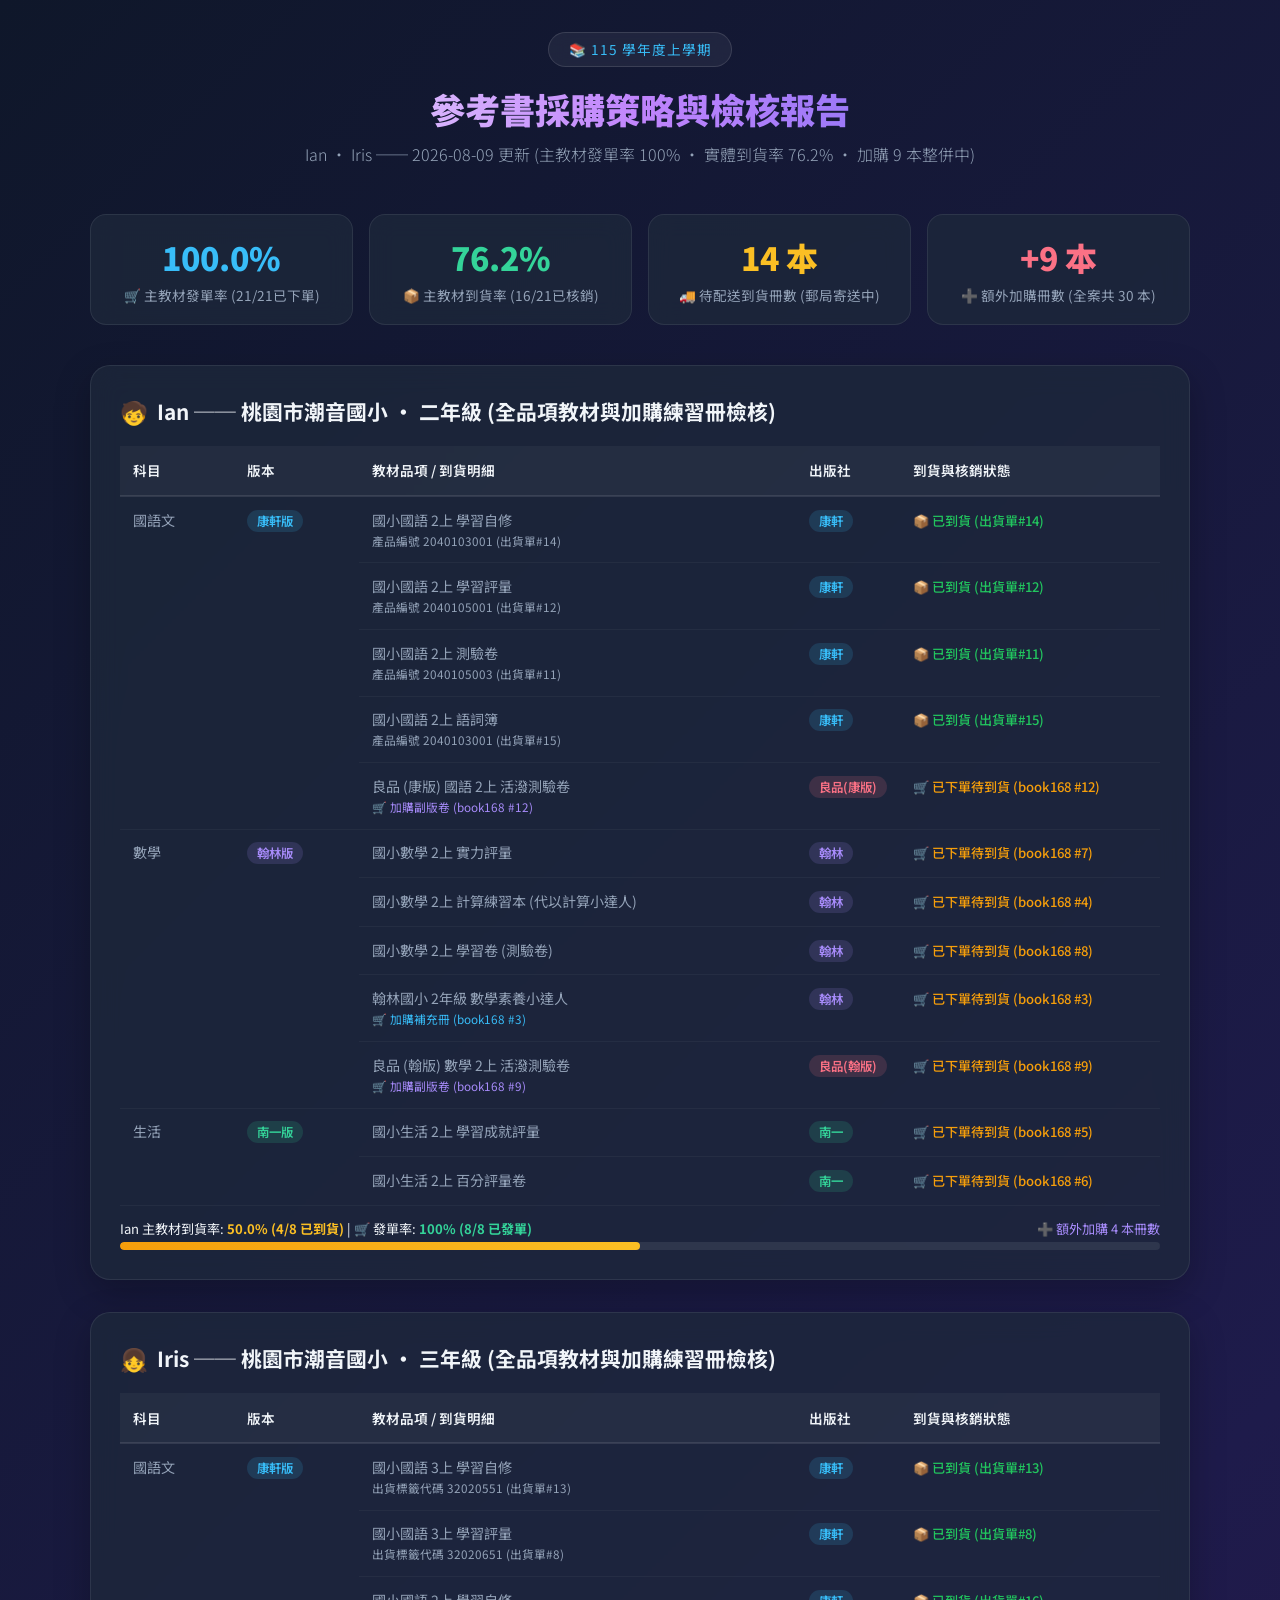
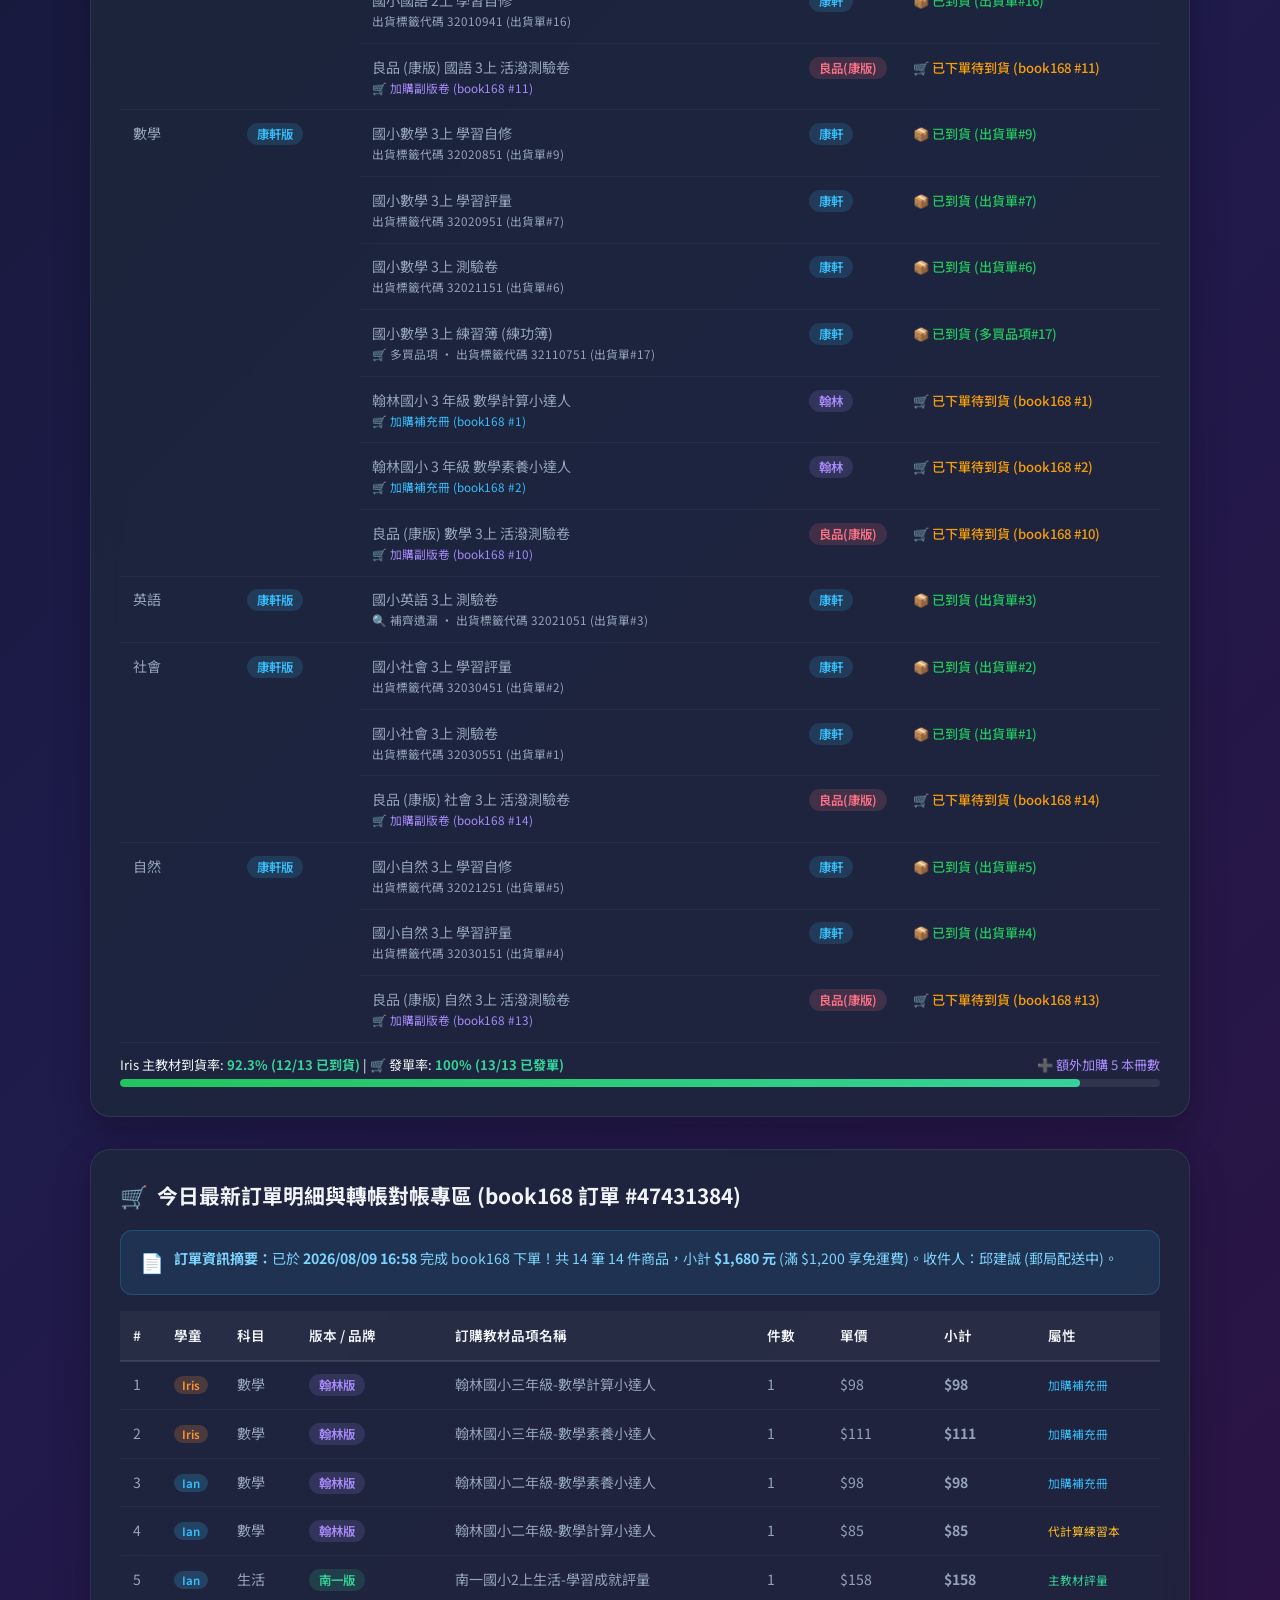
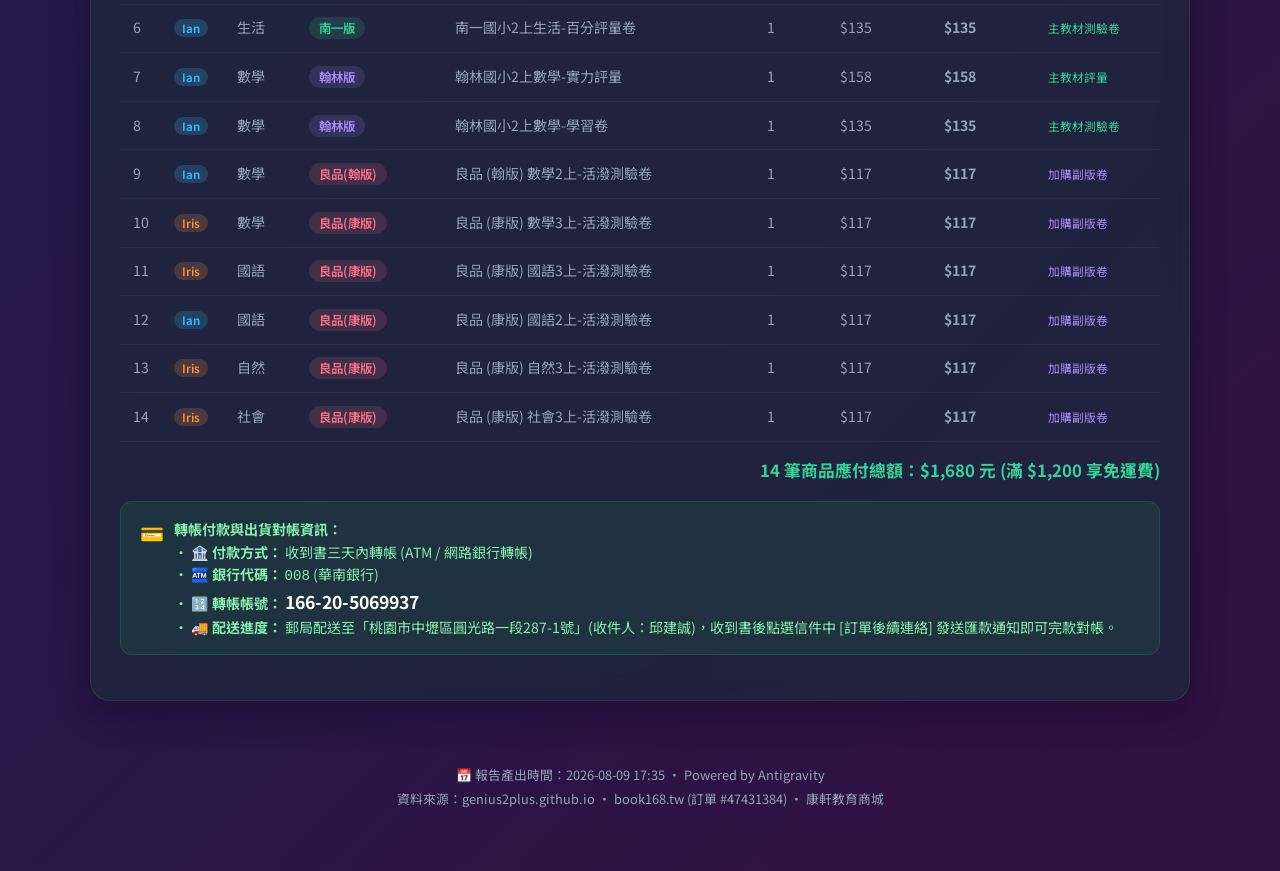
==== commit f2e69fdf: "fix: 拆分發單率與到貨率指標，並統一良品出版社標籤樣式 .pub-liang" ====
--- a/採購策略報告.html
+++ b/採購策略報告.html
@@ -131,6 +131,7 @@
         .pub-kang { background: rgba(56,189,248,0.15); color: #38bdf8; }
         .pub-han { background: rgba(167,139,250,0.15); color: #a78bfa; }
         .pub-nan { background: rgba(52,211,153,0.15); color: #34d399; }
+        .pub-liang { background: rgba(251,113,133,0.15); color: #fb7185; }
 
         /* Status */
         .status { display: inline-flex; align-items: center; gap: 4px; font-size: 0.82rem; font-weight: 500; white-space: nowrap; }
@@ -164,22 +165,6 @@
         .alert-success { background: rgba(34,197,94,0.1); border: 1px solid rgba(34,197,94,0.2); color: #86efac; }
         .alert-icon { font-size: 1.2rem; flex-shrink: 0; }
 
-        /* Strategy Cards */
-        .strategy-grid { display: grid; grid-template-columns: repeat(auto-fit, minmax(300px, 1fr)); gap: 1rem; }
-        .strategy-card {
-            background: var(--bg-card-alt);
-            border: 1px solid var(--border);
-            border-radius: 14px;
-            padding: 1.2rem 1.4rem;
-            transition: transform 0.2s, border-color 0.3s;
-        }
-        .strategy-card:hover { transform: translateY(-2px); border-color: rgba(255,255,255,0.2); }
-        .strategy-card h4 { font-size: 1rem; margin-bottom: 0.6rem; color: var(--text); }
-        .strategy-card p { font-size: 0.85rem; color: var(--text-dim); line-height: 1.6; }
-        .strategy-card .price-tag { font-size: 1.3rem; font-weight: 900; color: var(--accent-amber); margin-top: 0.5rem; }
-        .recommend { border-color: var(--accent-green) !important; }
-        .recommend::before { content: '⭐ 推薦'; display: inline-block; background: var(--accent-green); color: #000; font-size: 0.72rem; font-weight: 700; padding: 2px 8px; border-radius: 20px; margin-bottom: 0.5rem; }
-
         /* Cart tab */
         .cart-header { display: flex; align-items: center; gap: 0.8rem; flex-wrap: wrap; margin-bottom: 0.8rem; }
         .cart-name { font-weight: 700; font-size: 1rem; }
@@ -203,7 +188,7 @@
 
         /* Print */
         @media print {
-        body { background: #fff; color: #000; padding: 0; }
+            body { background: #fff; color: #000; padding: 0; }
             .section { box-shadow: none; border: 1px solid #ddd; }
             th { background: #f0f0f0; color: #000; }
             td { color: #333; }
@@ -218,26 +203,26 @@
     <header>
         <div class="badge">📚 115 學年度上學期</div>
         <h1>參考書採購策略與檢核報告</h1>
-        <p class="subtitle">Ian · Iris ── 2026-08-09 17:10 更新 (book168 訂單 #47431384 下單完成 · 全案發單率 100%)</p>
+        <p class="subtitle">Ian · Iris ── 2026-08-09 更新 (主教材發單率 100% · 實體到貨率 76.2% · 加購 9 本整併中)</p>
     </header>
 
     <!-- Stats Overview -->
     <div class="stats-bar">
         <div class="stat-card">
-            <div class="stat-num blue">30</div>
-            <div class="stat-label">全案採購品項 (21主+9補充/副版)</div>
+            <div class="stat-num blue">100.0%</div>
+            <div class="stat-label">🛒 主教材發單率 (21/21已下單)</div>
         </div>
         <div class="stat-card">
-            <div class="stat-num green">16</div>
-            <div class="stat-label">📦 已到貨核銷 (康軒出貨單)</div>
+            <div class="stat-num green">76.2%</div>
+            <div class="stat-label">📦 主教材到貨率 (16/21已核銷)</div>
         </div>
         <div class="stat-card">
-            <div class="stat-num amber">14</div>
-            <div class="stat-label">🛒 已下單待到貨 (book168 #47431384)</div>
+            <div class="stat-num amber">14 本</div>
+            <div class="stat-label">🚚 待配送到貨冊數 (郵局寄送中)</div>
         </div>
         <div class="stat-card">
-            <div class="stat-num rose">0</div>
-            <div class="stat-label">🚨 待下單購買品項 (發單率100%)</div>
+            <div class="stat-num rose">+9 本</div>
+            <div class="stat-label">➕ 額外加購冊數 (全案共 30 本)</div>
         </div>
     </div>
 
@@ -252,14 +237,14 @@
                 <tr><td>國小國語 2上 學習評量<br><small style="color:var(--text-dim)">產品編號 2040105001 (出貨單#12)</small></td><td><span class="pub pub-kang">康軒</span></td><td><span class="status status-ok">📦 已到貨 (出貨單#12)</span></td></tr>
                 <tr><td>國小國語 2上 測驗卷<br><small style="color:var(--text-dim)">產品編號 2040105003 (出貨單#11)</small></td><td><span class="pub pub-kang">康軒</span></td><td><span class="status status-ok">📦 已到貨 (出貨單#11)</span></td></tr>
                 <tr><td>國小國語 2上 語詞簿<br><small style="color:var(--text-dim)">產品編號 2040103001 (出貨單#15)</small></td><td><span class="pub pub-kang">康軒</span></td><td><span class="status status-ok">📦 已到貨 (出貨單#15)</span></td></tr>
-                <tr><td>良品 (康版) 國語 2上 活潑測驗卷<br><small style="color:var(--accent-purple)">🛒 加購副版卷 (book168 #12)</small></td><td>良品</td><td><span class="status status-warn">🛒 已下單待到貨 (book168 #12)</span></td></tr>
+                <tr><td>良品 (康版) 國語 2上 活潑測驗卷<br><small style="color:var(--accent-purple)">🛒 加購副版卷 (book168 #12)</small></td><td><span class="pub pub-liang">良品(康版)</span></td><td><span class="status status-warn">🛒 已下單待到貨 (book168 #12)</span></td></tr>
 
                 <tr><td rowspan="5">數學</td><td rowspan="5"><span class="pub pub-han">翰林版</span></td>
                     <td>國小數學 2上 實力評量</td><td><span class="pub pub-han">翰林</span></td><td><span class="status status-warn">🛒 已下單待到貨 (book168 #7)</span></td></tr>
                 <tr><td>國小數學 2上 計算練習本 (代以計算小達人)</td><td><span class="pub pub-han">翰林</span></td><td><span class="status status-warn">🛒 已下單待到貨 (book168 #4)</span></td></tr>
                 <tr><td>國小數學 2上 學習卷 (測驗卷)</td><td><span class="pub pub-han">翰林</span></td><td><span class="status status-warn">🛒 已下單待到貨 (book168 #8)</span></td></tr>
                 <tr><td>翰林國小 2年級 數學素養小達人<br><small style="color:var(--accent-blue)">🛒 加購補充冊 (book168 #3)</small></td><td><span class="pub pub-han">翰林</span></td><td><span class="status status-warn">🛒 已下單待到貨 (book168 #3)</span></td></tr>
-                <tr><td>良品 (翰版) 數學 2上 活潑測驗卷<br><small style="color:var(--accent-purple)">🛒 加購副版卷 (book168 #9)</small></td><td>良品</td><td><span class="status status-warn">🛒 已下單待到貨 (book168 #9)</span></td></tr>
+                <tr><td>良品 (翰版) 數學 2上 活潑測驗卷<br><small style="color:var(--accent-purple)">🛒 加購副版卷 (book168 #9)</small></td><td><span class="pub pub-liang">良品(翰版)</span></td><td><span class="status status-warn">🛒 已下單待到貨 (book168 #9)</span></td></tr>
 
                 <tr><td rowspan="2">生活</td><td rowspan="2"><span class="pub pub-nan">南一版</span></td>
                     <td>國小生活 2上 學習成就評量</td><td><span class="pub pub-nan">南一</span></td><td><span class="status status-warn">🛒 已下單待到貨 (book168 #5)</span></td></tr>
@@ -268,8 +253,11 @@
         </table>
         </div>
         <div class="progress-wrap">
-            <div class="progress-label"><span>Ian 發單率 (已到貨 4 + 已發單 8 / 全案 12 項)</span><span style="color:var(--accent-green)">100.0% (12/12 已發單)</span></div>
-            <div class="progress-bar"><div class="progress-fill fill-green" style="width:100%"></div></div>
+            <div class="progress-label">
+                <span>Ian 主教材到貨率: <strong style="color:var(--accent-amber)">50.0% (4/8 已到貨)</strong> | 🛒 發單率: <strong style="color:var(--accent-green)">100% (8/8 已發單)</strong></span>
+                <span style="color:var(--accent-purple)">➕ 額外加購 4 本冊數</span>
+            </div>
+            <div class="progress-bar"><div class="progress-fill fill-amber" style="width:50%"></div></div>
         </div>
     </div>
 
@@ -283,7 +271,7 @@
                     <td>國小國語 3上 學習自修<br><small style="color:var(--text-dim)">出貨標籤代碼 32020551 (出貨單#13)</small></td><td><span class="pub pub-kang">康軒</span></td><td><span class="status status-ok">📦 已到貨 (出貨單#13)</span></td></tr>
                 <tr><td>國小國語 3上 學習評量<br><small style="color:var(--text-dim)">出貨標籤代碼 32020651 (出貨單#8)</small></td><td><span class="pub pub-kang">康軒</span></td><td><span class="status status-ok">📦 已到貨 (出貨單#8)</span></td></tr>
                 <tr><td>國小國語 2上 學習自修<br><small style="color:var(--text-dim)">出貨標籤代碼 32010941 (出貨單#16)</small></td><td><span class="pub pub-kang">康軒</span></td><td><span class="status status-ok">📦 已到貨 (出貨單#16)</span></td></tr>
-                <tr><td>良品 (康版) 國語 3上 活潑測驗卷<br><small style="color:var(--accent-purple)">🛒 加購副版卷 (book168 #11)</small></td><td>良品</td><td><span class="status status-warn">🛒 已下單待到貨 (book168 #11)</span></td></tr>
+                <tr><td>良品 (康版) 國語 3上 活潑測驗卷<br><small style="color:var(--accent-purple)">🛒 加購副版卷 (book168 #11)</small></td><td><span class="pub pub-liang">良品(康版)</span></td><td><span class="status status-warn">🛒 已下單待到貨 (book168 #11)</span></td></tr>
 
                 <tr><td rowspan="7">數學</td><td rowspan="7"><span class="pub pub-kang">康軒版</span></td>
                     <td>國小數學 3上 學習自修<br><small style="color:var(--text-dim)">出貨標籤代碼 32020851 (出貨單#9)</small></td><td><span class="pub pub-kang">康軒</span></td><td><span class="status status-ok">📦 已到貨 (出貨單#9)</span></td></tr>
@@ -292,7 +280,7 @@
                 <tr><td>國小數學 3上 練習簿 (練功簿)<br><small style="color:var(--text-dim)">🛒 多買品項 · 出貨標籤代碼 32110751 (出貨單#17)</small></td><td><span class="pub pub-kang">康軒</span></td><td><span class="status status-ok">📦 已到貨 (多買品項#17)</span></td></tr>
                 <tr><td>翰林國小 3 年級 數學計算小達人<br><small style="color:var(--accent-blue)">🛒 加購補充冊 (book168 #1)</small></td><td><span class="pub pub-han">翰林</span></td><td><span class="status status-warn">🛒 已下單待到貨 (book168 #1)</span></td></tr>
                 <tr><td>翰林國小 3 年級 數學素養小達人<br><small style="color:var(--accent-blue)">🛒 加購補充冊 (book168 #2)</small></td><td><span class="pub pub-han">翰林</span></td><td><span class="status status-warn">🛒 已下單待到貨 (book168 #2)</span></td></tr>
-                <tr><td>良品 (康版) 數學 3上 活潑測驗卷<br><small style="color:var(--accent-purple)">🛒 加購副版卷 (book168 #10)</small></td><td>良品</td><td><span class="status status-warn">🛒 已下單待到貨 (book168 #10)</span></td></tr>
+                <tr><td>良品 (康版) 數學 3上 活潑測驗卷<br><small style="color:var(--accent-purple)">🛒 加購副版卷 (book168 #10)</small></td><td><span class="pub pub-liang">良品(康版)</span></td><td><span class="status status-warn">🛒 已下單待到貨 (book168 #10)</span></td></tr>
 
                 <tr><td>英語</td><td><span class="pub pub-kang">康軒版</span></td>
                     <td>國小英語 3上 測驗卷<br><small style="color:var(--text-dim)">🔍 補齊遺漏 · 出貨標籤代碼 32021051 (出貨單#3)</small></td><td><span class="pub pub-kang">康軒</span></td><td><span class="status status-ok">📦 已到貨 (出貨單#3)</span></td></tr>
@@ -300,18 +288,21 @@
                 <tr><td rowspan="3">社會</td><td rowspan="3"><span class="pub pub-kang">康軒版</span></td>
                     <td>國小社會 3上 學習評量<br><small style="color:var(--text-dim)">出貨標籤代碼 32030451 (出貨單#2)</small></td><td><span class="pub pub-kang">康軒</span></td><td><span class="status status-ok">📦 已到貨 (出貨單#2)</span></td></tr>
                 <tr><td>國小社會 3上 測驗卷<br><small style="color:var(--text-dim)">出貨標籤代碼 32030551 (出貨單#1)</small></td><td><span class="pub pub-kang">康軒</span></td><td><span class="status status-ok">📦 已到貨 (出貨單#1)</span></td></tr>
-                <tr><td>良品 (康版) 社會 3上 活潑測驗卷<br><small style="color:var(--accent-purple)">🛒 加購副版卷 (book168 #14)</small></td><td>良品</td><td><span class="status status-warn">🛒 已下單待到貨 (book168 #14)</span></td></tr>
+                <tr><td>良品 (康版) 社會 3上 活潑測驗卷<br><small style="color:var(--accent-purple)">🛒 加購副版卷 (book168 #14)</small></td><td><span class="pub pub-liang">良品(康版)</span></td><td><span class="status status-warn">🛒 已下單待到貨 (book168 #14)</span></td></tr>
 
                 <tr><td rowspan="3">自然</td><td rowspan="3"><span class="pub pub-kang">康軒版</span></td>
                     <td>國小自然 3上 學習自修<br><small style="color:var(--text-dim)">出貨標籤代碼 32021251 (出貨單#5)</small></td><td><span class="pub pub-kang">康軒</span></td><td><span class="status status-ok">📦 已到貨 (出貨單#5)</span></td></tr>
                 <tr><td>國小自然 3上 學習評量<br><small style="color:var(--text-dim)">出貨標籤代碼 32030151 (出貨單#4)</small></td><td><span class="pub pub-kang">康軒</span></td><td><span class="status status-ok">📦 已到貨 (出貨單#4)</span></td></tr>
-                <tr><td>良品 (康版) 自然 3上 活潑測驗卷<br><small style="color:var(--accent-purple)">🛒 加購副版卷 (book168 #13)</small></td><td>良品</td><td><span class="status status-warn">🛒 已下單待到貨 (book168 #13)</span></td></tr>
+                <tr><td>良品 (康版) 自然 3上 活潑測驗卷<br><small style="color:var(--accent-purple)">🛒 加購副版卷 (book168 #13)</small></td><td><span class="pub pub-liang">良品(康版)</span></td><td><span class="status status-warn">🛒 已下單待到貨 (book168 #13)</span></td></tr>
             </tbody>
         </table>
         </div>
         <div class="progress-wrap" style="margin-top:0.8rem;">
-            <div class="progress-label"><span>Iris 發單率 (已到貨 12 + 已發單 6 / 全案 18 項)</span><span style="color:var(--accent-green)">100.0% (18/18 已發單)</span></div>
-            <div class="progress-bar"><div class="progress-fill fill-green" style="width:100%"></div></div>
+            <div class="progress-label">
+                <span>Iris 主教材到貨率: <strong style="color:var(--accent-green)">92.3% (12/13 已到貨)</strong> | 🛒 發單率: <strong style="color:var(--accent-green)">100% (13/13 已發單)</strong></span>
+                <span style="color:var(--accent-purple)">➕ 額外加購 5 本冊數</span>
+            </div>
+            <div class="progress-bar"><div class="progress-fill fill-green" style="width:92.3%"></div></div>
         </div>
     </div>
 
@@ -330,8 +321,8 @@
                     <th style="width: 4%;">#</th>
                     <th style="width: 6%;">學童</th>
                     <th style="width: 7%;">科目</th>
-                    <th style="width: 12%;">版本 / 品牌</th>
-                    <th style="width: 32%;">訂購教材品項名稱</th>
+                    <th style="width: 14%;">版本 / 品牌</th>
+                    <th style="width: 30%;">訂購教材品項名稱</th>
                     <th style="width: 7%;">件數</th>
                     <th style="width: 10%;">單價</th>
                     <th style="width: 10%;">小計</th>
@@ -347,12 +338,12 @@
                 <tr><td>6</td><td><span class="child-tag tag-ian">Ian</span></td><td>生活</td><td><span class="pub pub-nan">南一版</span></td><td>南一國小2上生活-百分評量卷</td><td>1</td><td>$135</td><td><strong>$135</strong></td><td><small style="color:var(--accent-green)">主教材測驗卷</small></td></tr>
                 <tr><td>7</td><td><span class="child-tag tag-ian">Ian</span></td><td>數學</td><td><span class="pub pub-han">翰林版</span></td><td>翰林國小2上數學-實力評量</td><td>1</td><td>$158</td><td><strong>$158</strong></td><td><small style="color:var(--accent-green)">主教材評量</small></td></tr>
                 <tr><td>8</td><td><span class="child-tag tag-ian">Ian</span></td><td>數學</td><td><span class="pub pub-han">翰林版</span></td><td>翰林國小2上數學-學習卷</td><td>1</td><td>$135</td><td><strong>$135</strong></td><td><small style="color:var(--accent-green)">主教材測驗卷</small></td></tr>
-                <tr><td>9</td><td><span class="child-tag tag-ian">Ian</span></td><td>數學</td><td>良品(翰版)</td><td>良品 (翰版) 數學2上-活潑測驗卷</td><td>1</td><td>$117</td><td><strong>$117</strong></td><td><small style="color:var(--accent-purple)">加購副版卷</small></td></tr>
-                <tr><td>10</td><td><span class="child-tag tag-iris">Iris</span></td><td>數學</td><td>良品(康版)</td><td>良品 (康版) 數學3上-活潑測驗卷</td><td>1</td><td>$117</td><td><strong>$117</strong></td><td><small style="color:var(--accent-purple)">加購副版卷</small></td></tr>
-                <tr><td>11</td><td><span class="child-tag tag-iris">Iris</span></td><td>國語</td><td>良品(康版)</td><td>良品 (康版) 國語3上-活潑測驗卷</td><td>1</td><td>$117</td><td><strong>$117</strong></td><td><small style="color:var(--accent-purple)">加購副版卷</small></td></tr>
-                <tr><td>12</td><td><span class="child-tag tag-ian">Ian</span></td><td>國語</td><td>良品(康版)</td><td>良品 (康版) 國語2上-活潑測驗卷</td><td>1</td><td>$117</td><td><strong>$117</strong></td><td><small style="color:var(--accent-purple)">加購副版卷</small></td></tr>
-                <tr><td>13</td><td><span class="child-tag tag-iris">Iris</span></td><td>自然</td><td>良品(康版)</td><td>良品 (康版) 自然3上-活潑測驗卷</td><td>1</td><td>$117</td><td><strong>$117</strong></td><td><small style="color:var(--accent-purple)">加購副版卷</small></td></tr>
-                <tr><td>14</td><td><span class="child-tag tag-iris">Iris</span></td><td>社會</td><td>良品(康版)</td><td>良品 (康版) 社會3上-活潑測驗卷</td><td>1</td><td>$117</td><td><strong>$117</strong></td><td><small style="color:var(--accent-purple)">加購副版卷</small></td></tr>
+                <tr><td>9</td><td><span class="child-tag tag-ian">Ian</span></td><td>數學</td><td><span class="pub pub-liang">良品(翰版)</span></td><td>良品 (翰版) 數學2上-活潑測驗卷</td><td>1</td><td>$117</td><td><strong>$117</strong></td><td><small style="color:var(--accent-purple)">加購副版卷</small></td></tr>
+                <tr><td>10</td><td><span class="child-tag tag-iris">Iris</span></td><td>數學</td><td><span class="pub pub-liang">良品(康版)</span></td><td>良品 (康版) 數學3上-活潑測驗卷</td><td>1</td><td>$117</td><td><strong>$117</strong></td><td><small style="color:var(--accent-purple)">加購副版卷</small></td></tr>
+                <tr><td>11</td><td><span class="child-tag tag-iris">Iris</span></td><td>國語</td><td><span class="pub pub-liang">良品(康版)</span></td><td>良品 (康版) 國語3上-活潑測驗卷</td><td>1</td><td>$117</td><td><strong>$117</strong></td><td><small style="color:var(--accent-purple)">加購副版卷</small></td></tr>
+                <tr><td>12</td><td><span class="child-tag tag-ian">Ian</span></td><td>國語</td><td><span class="pub pub-liang">良品(康版)</span></td><td>良品 (康版) 國語2上-活潑測驗卷</td><td>1</td><td>$117</td><td><strong>$117</strong></td><td><small style="color:var(--accent-purple)">加購副版卷</small></td></tr>
+                <tr><td>13</td><td><span class="child-tag tag-iris">Iris</span></td><td>自然</td><td><span class="pub pub-liang">良品(康版)</span></td><td>良品 (康版) 自然3上-活潑測驗卷</td><td>1</td><td>$117</td><td><strong>$117</strong></td><td><small style="color:var(--accent-purple)">加購副版卷</small></td></tr>
+                <tr><td>14</td><td><span class="child-tag tag-iris">Iris</span></td><td>社會</td><td><span class="pub pub-liang">良品(康版)</span></td><td>良品 (康版) 社會3上-活潑測驗卷</td><td>1</td><td>$117</td><td><strong>$117</strong></td><td><small style="color:var(--accent-purple)">加購副版卷</small></td></tr>
             </tbody>
         </table>
         </div>
@@ -373,7 +364,7 @@
 
     <!-- Footer -->
     <footer style="text-align:center; padding:2rem 0; color:var(--text-dim); font-size:0.8rem;">
-        <p>📅 報告產出時間：2026-08-09 17:10 · Powered by Antigravity</p>
+        <p>📅 報告產出時間：2026-08-09 17:35 · Powered by Antigravity</p>
         <p style="margin-top:0.3rem;">資料來源：genius2plus.github.io · book168.tw (訂單 #47431384) · 康軒教育商城</p>
     </footer>
 
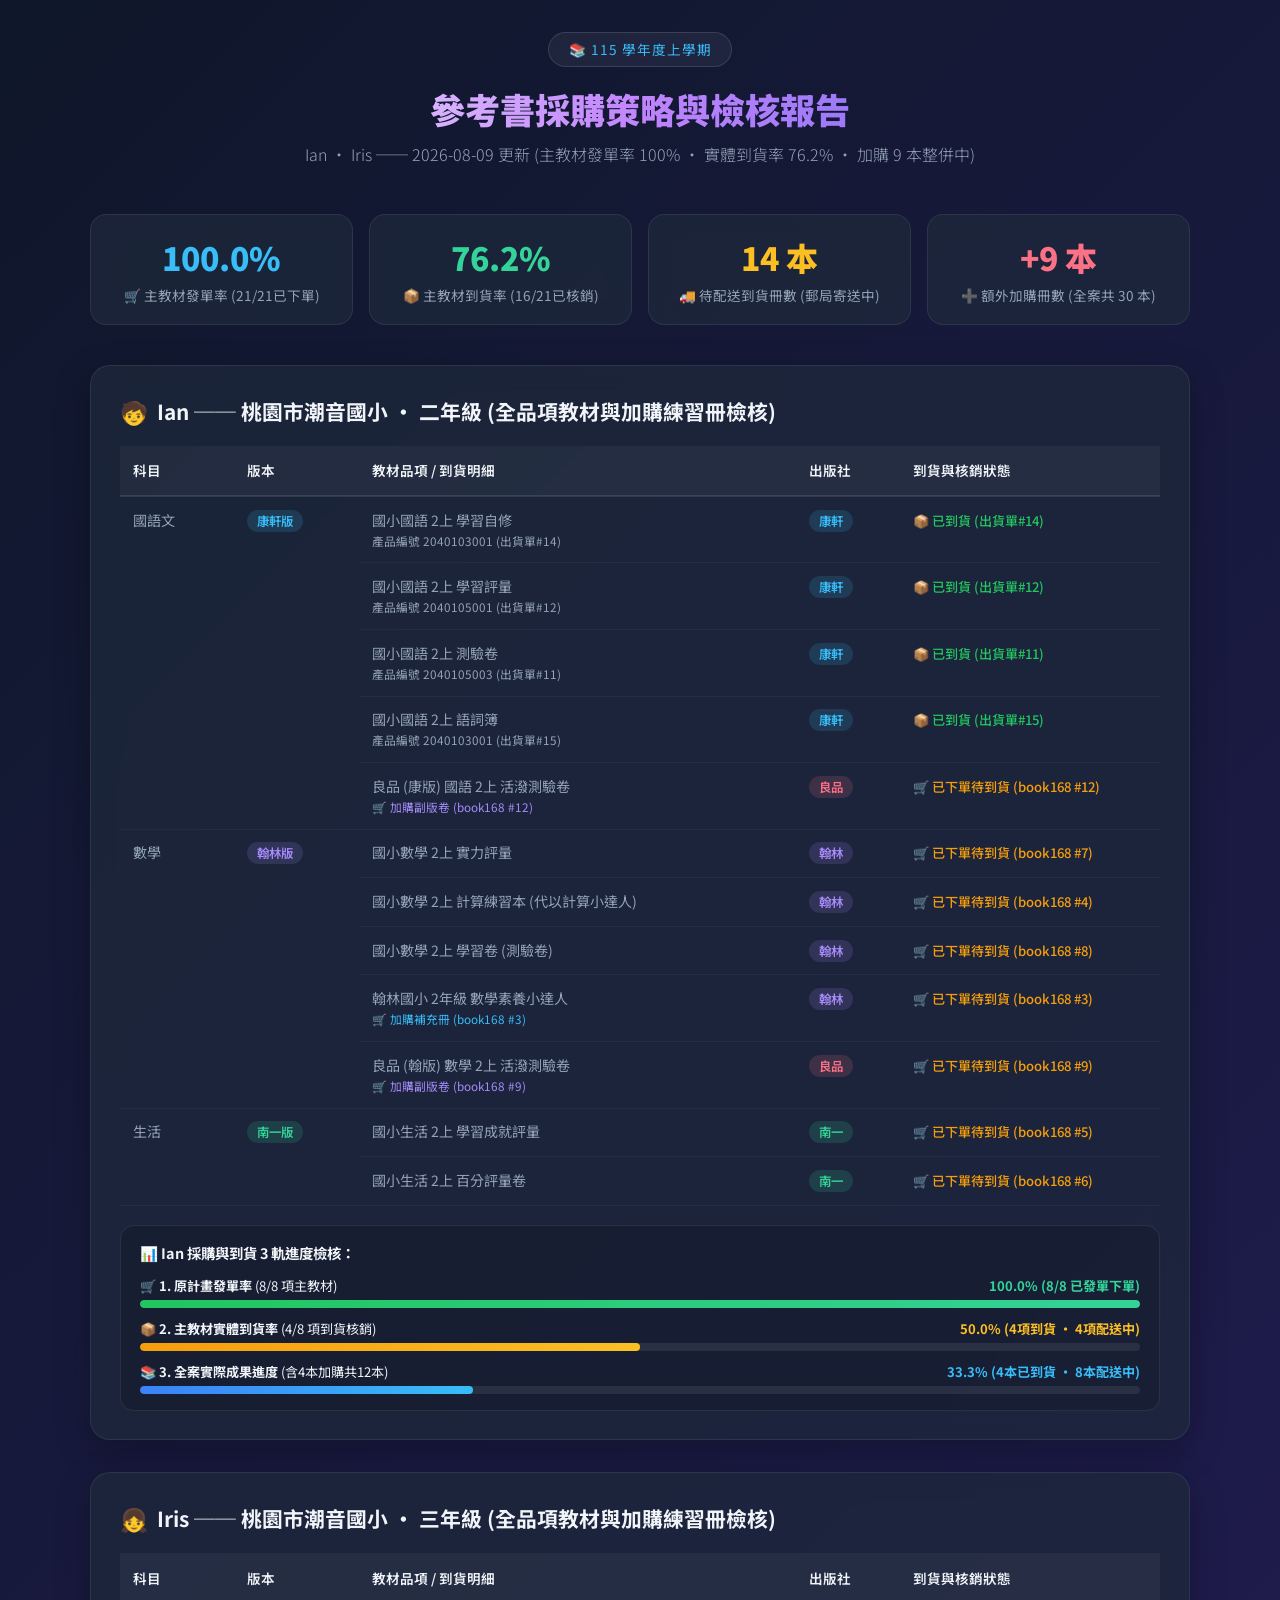
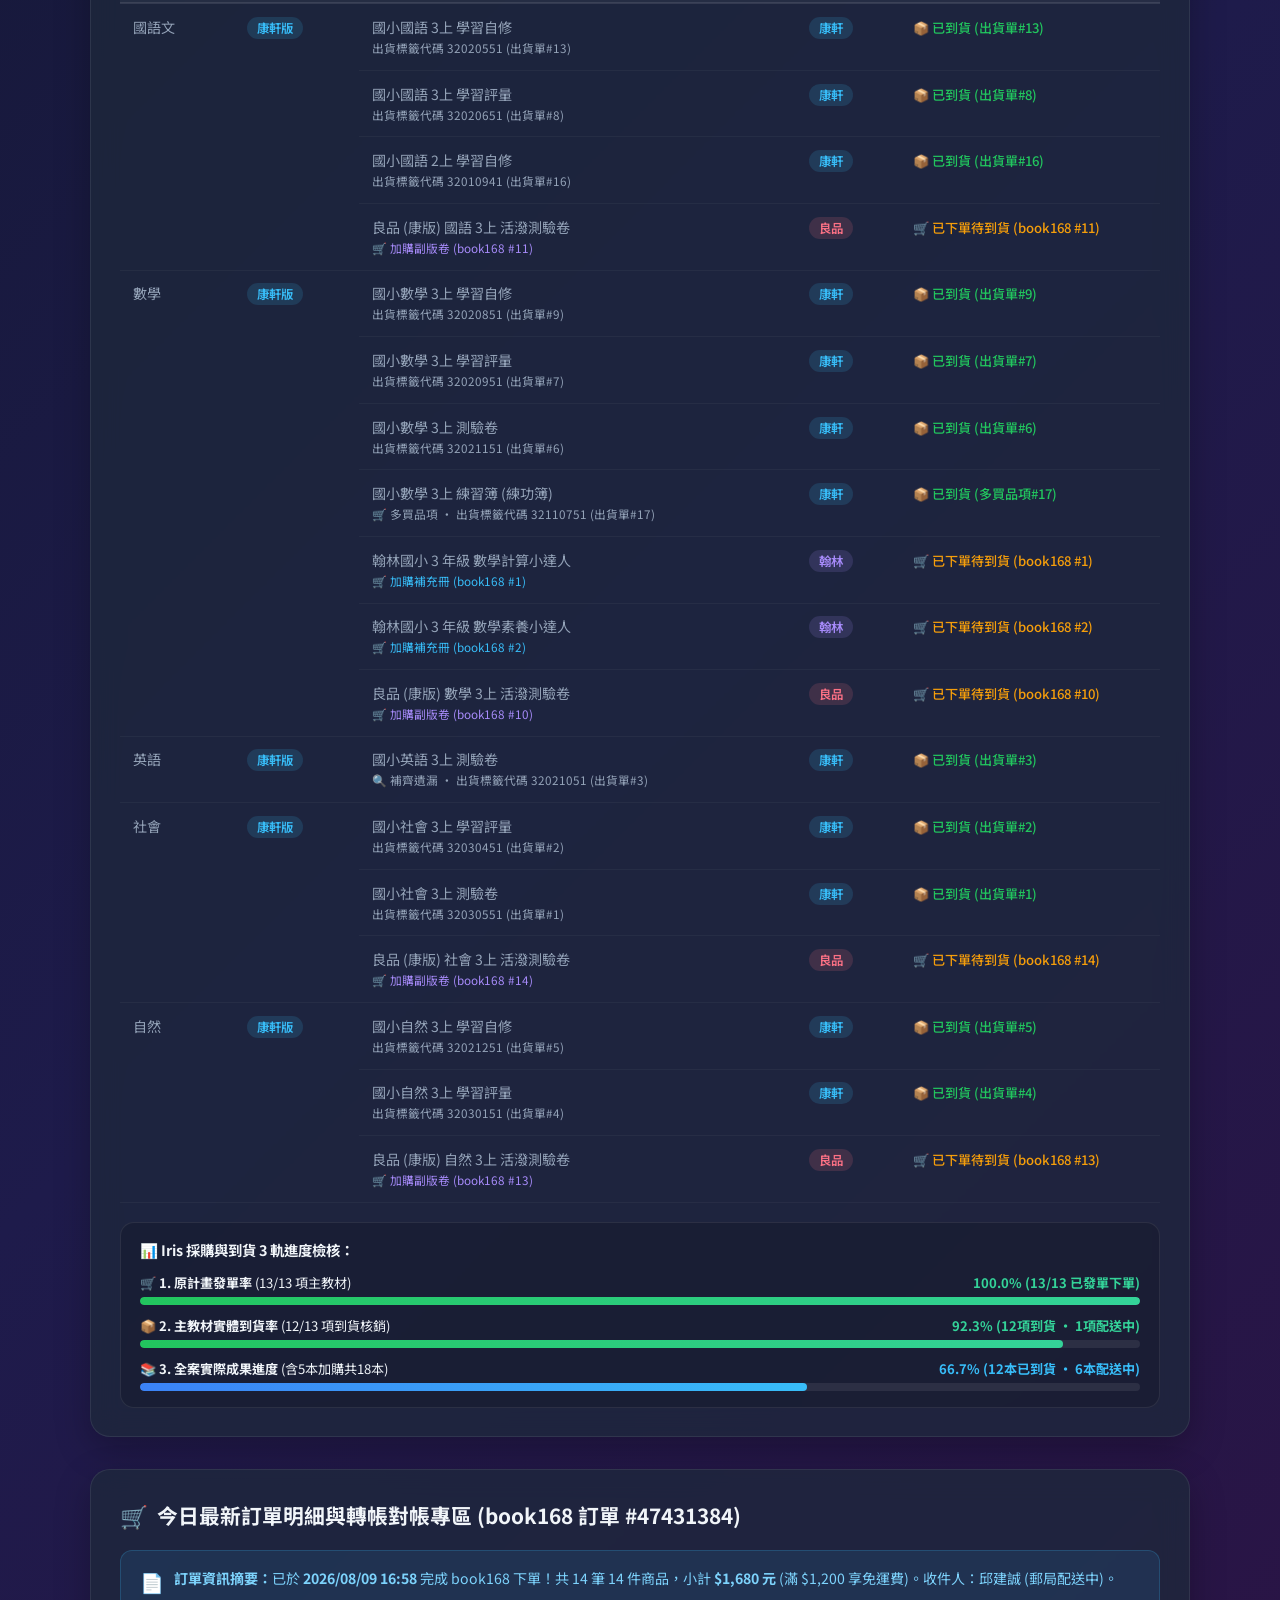
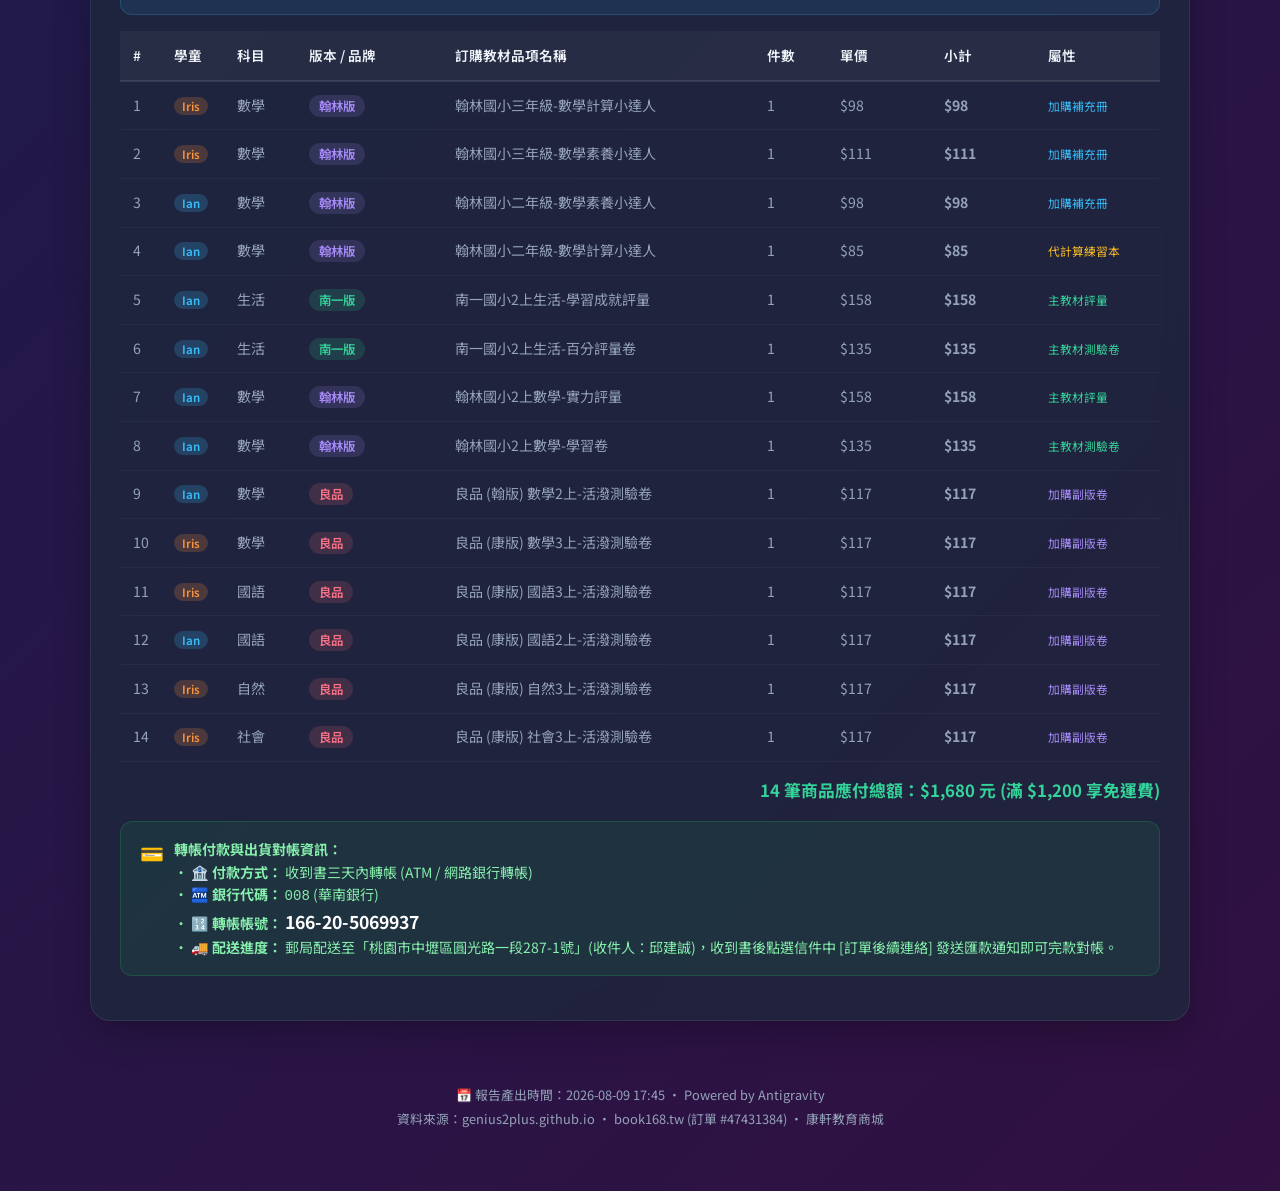
==== commit 5cb0d0f3: "feat: 拆分發單率/到貨率/全案成果為獨立 3 條進度條，並簡化良品標籤為『良品』" ====
--- a/採購策略報告.html
+++ b/採購策略報告.html
@@ -237,14 +237,14 @@
                 <tr><td>國小國語 2上 學習評量<br><small style="color:var(--text-dim)">產品編號 2040105001 (出貨單#12)</small></td><td><span class="pub pub-kang">康軒</span></td><td><span class="status status-ok">📦 已到貨 (出貨單#12)</span></td></tr>
                 <tr><td>國小國語 2上 測驗卷<br><small style="color:var(--text-dim)">產品編號 2040105003 (出貨單#11)</small></td><td><span class="pub pub-kang">康軒</span></td><td><span class="status status-ok">📦 已到貨 (出貨單#11)</span></td></tr>
                 <tr><td>國小國語 2上 語詞簿<br><small style="color:var(--text-dim)">產品編號 2040103001 (出貨單#15)</small></td><td><span class="pub pub-kang">康軒</span></td><td><span class="status status-ok">📦 已到貨 (出貨單#15)</span></td></tr>
-                <tr><td>良品 (康版) 國語 2上 活潑測驗卷<br><small style="color:var(--accent-purple)">🛒 加購副版卷 (book168 #12)</small></td><td><span class="pub pub-liang">良品(康版)</span></td><td><span class="status status-warn">🛒 已下單待到貨 (book168 #12)</span></td></tr>
+                <tr><td>良品 (康版) 國語 2上 活潑測驗卷<br><small style="color:var(--accent-purple)">🛒 加購副版卷 (book168 #12)</small></td><td><span class="pub pub-liang">良品</span></td><td><span class="status status-warn">🛒 已下單待到貨 (book168 #12)</span></td></tr>
 
                 <tr><td rowspan="5">數學</td><td rowspan="5"><span class="pub pub-han">翰林版</span></td>
                     <td>國小數學 2上 實力評量</td><td><span class="pub pub-han">翰林</span></td><td><span class="status status-warn">🛒 已下單待到貨 (book168 #7)</span></td></tr>
                 <tr><td>國小數學 2上 計算練習本 (代以計算小達人)</td><td><span class="pub pub-han">翰林</span></td><td><span class="status status-warn">🛒 已下單待到貨 (book168 #4)</span></td></tr>
                 <tr><td>國小數學 2上 學習卷 (測驗卷)</td><td><span class="pub pub-han">翰林</span></td><td><span class="status status-warn">🛒 已下單待到貨 (book168 #8)</span></td></tr>
                 <tr><td>翰林國小 2年級 數學素養小達人<br><small style="color:var(--accent-blue)">🛒 加購補充冊 (book168 #3)</small></td><td><span class="pub pub-han">翰林</span></td><td><span class="status status-warn">🛒 已下單待到貨 (book168 #3)</span></td></tr>
-                <tr><td>良品 (翰版) 數學 2上 活潑測驗卷<br><small style="color:var(--accent-purple)">🛒 加購副版卷 (book168 #9)</small></td><td><span class="pub pub-liang">良品(翰版)</span></td><td><span class="status status-warn">🛒 已下單待到貨 (book168 #9)</span></td></tr>
+                <tr><td>良品 (翰版) 數學 2上 活潑測驗卷<br><small style="color:var(--accent-purple)">🛒 加購副版卷 (book168 #9)</small></td><td><span class="pub pub-liang">良品</span></td><td><span class="status status-warn">🛒 已下單待到貨 (book168 #9)</span></td></tr>
 
                 <tr><td rowspan="2">生活</td><td rowspan="2"><span class="pub pub-nan">南一版</span></td>
                     <td>國小生活 2上 學習成就評量</td><td><span class="pub pub-nan">南一</span></td><td><span class="status status-warn">🛒 已下單待到貨 (book168 #5)</span></td></tr>
@@ -252,12 +252,37 @@
             </tbody>
         </table>
         </div>
-        <div class="progress-wrap">
-            <div class="progress-label">
-                <span>Ian 主教材到貨率: <strong style="color:var(--accent-amber)">50.0% (4/8 已到貨)</strong> | 🛒 發單率: <strong style="color:var(--accent-green)">100% (8/8 已發單)</strong></span>
-                <span style="color:var(--accent-purple)">➕ 額外加購 4 本冊數</span>
-            </div>
-            <div class="progress-bar"><div class="progress-fill fill-amber" style="width:50%"></div></div>
+
+        <!-- Ian 3 Track Progress Bars -->
+        <div class="progress-container-triple" style="margin-top:1.2rem; background:rgba(0,0,0,0.15); padding:1rem 1.2rem; border-radius:14px; border:1px solid var(--border);">
+            <div style="font-weight:700; font-size:0.9rem; margin-bottom:0.8rem; color:var(--text);">📊 Ian 採購與到貨 3 軌進度檢核：</div>
+            
+            <!-- Progress Bar 1: 原計畫發單率 -->
+            <div class="progress-wrap" style="margin-top:0.4rem;">
+                <div class="progress-label">
+                    <span>🛒 <strong>1. 原計畫發單率</strong> (8/8 項主教材)</span>
+                    <span style="color:var(--accent-green); font-weight:700;">100.0% (8/8 已發單下單)</span>
+                </div>
+                <div class="progress-bar"><div class="progress-fill fill-green" style="width:100%"></div></div>
+            </div>
+
+            <!-- Progress Bar 2: 主教材實體到貨率 -->
+            <div class="progress-wrap" style="margin-top:0.7rem;">
+                <div class="progress-label">
+                    <span>📦 <strong>2. 主教材實體到貨率</strong> (4/8 項到貨核銷)</span>
+                    <span style="color:var(--accent-amber); font-weight:700;">50.0% (4項到貨 · 4項配送中)</span>
+                </div>
+                <div class="progress-bar"><div class="progress-fill fill-amber" style="width:50%"></div></div>
+            </div>
+
+            <!-- Progress Bar 3: 全案實際成果進度 (含加購) -->
+            <div class="progress-wrap" style="margin-top:0.7rem;">
+                <div class="progress-label">
+                    <span>📚 <strong>3. 全案實際成果進度</strong> (含4本加購共12本)</span>
+                    <span style="color:var(--accent-blue); font-weight:700;">33.3% (4本已到貨 · 8本配送中)</span>
+                </div>
+                <div class="progress-bar"><div class="progress-fill fill-blue" style="width:33.3%"></div></div>
+            </div>
         </div>
     </div>
 
@@ -271,7 +296,7 @@
                     <td>國小國語 3上 學習自修<br><small style="color:var(--text-dim)">出貨標籤代碼 32020551 (出貨單#13)</small></td><td><span class="pub pub-kang">康軒</span></td><td><span class="status status-ok">📦 已到貨 (出貨單#13)</span></td></tr>
                 <tr><td>國小國語 3上 學習評量<br><small style="color:var(--text-dim)">出貨標籤代碼 32020651 (出貨單#8)</small></td><td><span class="pub pub-kang">康軒</span></td><td><span class="status status-ok">📦 已到貨 (出貨單#8)</span></td></tr>
                 <tr><td>國小國語 2上 學習自修<br><small style="color:var(--text-dim)">出貨標籤代碼 32010941 (出貨單#16)</small></td><td><span class="pub pub-kang">康軒</span></td><td><span class="status status-ok">📦 已到貨 (出貨單#16)</span></td></tr>
-                <tr><td>良品 (康版) 國語 3上 活潑測驗卷<br><small style="color:var(--accent-purple)">🛒 加購副版卷 (book168 #11)</small></td><td><span class="pub pub-liang">良品(康版)</span></td><td><span class="status status-warn">🛒 已下單待到貨 (book168 #11)</span></td></tr>
+                <tr><td>良品 (康版) 國語 3上 活潑測驗卷<br><small style="color:var(--accent-purple)">🛒 加購副版卷 (book168 #11)</small></td><td><span class="pub pub-liang">良品</span></td><td><span class="status status-warn">🛒 已下單待到貨 (book168 #11)</span></td></tr>
 
                 <tr><td rowspan="7">數學</td><td rowspan="7"><span class="pub pub-kang">康軒版</span></td>
                     <td>國小數學 3上 學習自修<br><small style="color:var(--text-dim)">出貨標籤代碼 32020851 (出貨單#9)</small></td><td><span class="pub pub-kang">康軒</span></td><td><span class="status status-ok">📦 已到貨 (出貨單#9)</span></td></tr>
@@ -280,7 +305,7 @@
                 <tr><td>國小數學 3上 練習簿 (練功簿)<br><small style="color:var(--text-dim)">🛒 多買品項 · 出貨標籤代碼 32110751 (出貨單#17)</small></td><td><span class="pub pub-kang">康軒</span></td><td><span class="status status-ok">📦 已到貨 (多買品項#17)</span></td></tr>
                 <tr><td>翰林國小 3 年級 數學計算小達人<br><small style="color:var(--accent-blue)">🛒 加購補充冊 (book168 #1)</small></td><td><span class="pub pub-han">翰林</span></td><td><span class="status status-warn">🛒 已下單待到貨 (book168 #1)</span></td></tr>
                 <tr><td>翰林國小 3 年級 數學素養小達人<br><small style="color:var(--accent-blue)">🛒 加購補充冊 (book168 #2)</small></td><td><span class="pub pub-han">翰林</span></td><td><span class="status status-warn">🛒 已下單待到貨 (book168 #2)</span></td></tr>
-                <tr><td>良品 (康版) 數學 3上 活潑測驗卷<br><small style="color:var(--accent-purple)">🛒 加購副版卷 (book168 #10)</small></td><td><span class="pub pub-liang">良品(康版)</span></td><td><span class="status status-warn">🛒 已下單待到貨 (book168 #10)</span></td></tr>
+                <tr><td>良品 (康版) 數學 3上 活潑測驗卷<br><small style="color:var(--accent-purple)">🛒 加購副版卷 (book168 #10)</small></td><td><span class="pub pub-liang">良品</span></td><td><span class="status status-warn">🛒 已下單待到貨 (book168 #10)</span></td></tr>
 
                 <tr><td>英語</td><td><span class="pub pub-kang">康軒版</span></td>
                     <td>國小英語 3上 測驗卷<br><small style="color:var(--text-dim)">🔍 補齊遺漏 · 出貨標籤代碼 32021051 (出貨單#3)</small></td><td><span class="pub pub-kang">康軒</span></td><td><span class="status status-ok">📦 已到貨 (出貨單#3)</span></td></tr>
@@ -288,21 +313,46 @@
                 <tr><td rowspan="3">社會</td><td rowspan="3"><span class="pub pub-kang">康軒版</span></td>
                     <td>國小社會 3上 學習評量<br><small style="color:var(--text-dim)">出貨標籤代碼 32030451 (出貨單#2)</small></td><td><span class="pub pub-kang">康軒</span></td><td><span class="status status-ok">📦 已到貨 (出貨單#2)</span></td></tr>
                 <tr><td>國小社會 3上 測驗卷<br><small style="color:var(--text-dim)">出貨標籤代碼 32030551 (出貨單#1)</small></td><td><span class="pub pub-kang">康軒</span></td><td><span class="status status-ok">📦 已到貨 (出貨單#1)</span></td></tr>
-                <tr><td>良品 (康版) 社會 3上 活潑測驗卷<br><small style="color:var(--accent-purple)">🛒 加購副版卷 (book168 #14)</small></td><td><span class="pub pub-liang">良品(康版)</span></td><td><span class="status status-warn">🛒 已下單待到貨 (book168 #14)</span></td></tr>
+                <tr><td>良品 (康版) 社會 3上 活潑測驗卷<br><small style="color:var(--accent-purple)">🛒 加購副版卷 (book168 #14)</small></td><td><span class="pub pub-liang">良品</span></td><td><span class="status status-warn">🛒 已下單待到貨 (book168 #14)</span></td></tr>
 
                 <tr><td rowspan="3">自然</td><td rowspan="3"><span class="pub pub-kang">康軒版</span></td>
                     <td>國小自然 3上 學習自修<br><small style="color:var(--text-dim)">出貨標籤代碼 32021251 (出貨單#5)</small></td><td><span class="pub pub-kang">康軒</span></td><td><span class="status status-ok">📦 已到貨 (出貨單#5)</span></td></tr>
                 <tr><td>國小自然 3上 學習評量<br><small style="color:var(--text-dim)">出貨標籤代碼 32030151 (出貨單#4)</small></td><td><span class="pub pub-kang">康軒</span></td><td><span class="status status-ok">📦 已到貨 (出貨單#4)</span></td></tr>
-                <tr><td>良品 (康版) 自然 3上 活潑測驗卷<br><small style="color:var(--accent-purple)">🛒 加購副版卷 (book168 #13)</small></td><td><span class="pub pub-liang">良品(康版)</span></td><td><span class="status status-warn">🛒 已下單待到貨 (book168 #13)</span></td></tr>
+                <tr><td>良品 (康版) 自然 3上 活潑測驗卷<br><small style="color:var(--accent-purple)">🛒 加購副版卷 (book168 #13)</small></td><td><span class="pub pub-liang">良品</span></td><td><span class="status status-warn">🛒 已下單待到貨 (book168 #13)</span></td></tr>
             </tbody>
         </table>
         </div>
-        <div class="progress-wrap" style="margin-top:0.8rem;">
-            <div class="progress-label">
-                <span>Iris 主教材到貨率: <strong style="color:var(--accent-green)">92.3% (12/13 已到貨)</strong> | 🛒 發單率: <strong style="color:var(--accent-green)">100% (13/13 已發單)</strong></span>
-                <span style="color:var(--accent-purple)">➕ 額外加購 5 本冊數</span>
-            </div>
-            <div class="progress-bar"><div class="progress-fill fill-green" style="width:92.3%"></div></div>
+
+        <!-- Iris 3 Track Progress Bars -->
+        <div class="progress-container-triple" style="margin-top:1.2rem; background:rgba(0,0,0,0.15); padding:1rem 1.2rem; border-radius:14px; border:1px solid var(--border);">
+            <div style="font-weight:700; font-size:0.9rem; margin-bottom:0.8rem; color:var(--text);">📊 Iris 採購與到貨 3 軌進度檢核：</div>
+            
+            <!-- Progress Bar 1: 原計畫發單率 -->
+            <div class="progress-wrap" style="margin-top:0.4rem;">
+                <div class="progress-label">
+                    <span>🛒 <strong>1. 原計畫發單率</strong> (13/13 項主教材)</span>
+                    <span style="color:var(--accent-green); font-weight:700;">100.0% (13/13 已發單下單)</span>
+                </div>
+                <div class="progress-bar"><div class="progress-fill fill-green" style="width:100%"></div></div>
+            </div>
+
+            <!-- Progress Bar 2: 主教材實體到貨率 -->
+            <div class="progress-wrap" style="margin-top:0.7rem;">
+                <div class="progress-label">
+                    <span>📦 <strong>2. 主教材實體到貨率</strong> (12/13 項到貨核銷)</span>
+                    <span style="color:var(--accent-green); font-weight:700;">92.3% (12項到貨 · 1項配送中)</span>
+                </div>
+                <div class="progress-bar"><div class="progress-fill fill-green" style="width:92.3%"></div></div>
+            </div>
+
+            <!-- Progress Bar 3: 全案實際成果進度 (含加購) -->
+            <div class="progress-wrap" style="margin-top:0.7rem;">
+                <div class="progress-label">
+                    <span>📚 <strong>3. 全案實際成果進度</strong> (含5本加購共18本)</span>
+                    <span style="color:var(--accent-blue); font-weight:700;">66.7% (12本已到貨 · 6本配送中)</span>
+                </div>
+                <div class="progress-bar"><div class="progress-fill fill-blue" style="width:66.7%"></div></div>
+            </div>
         </div>
     </div>
 
@@ -338,12 +388,12 @@
                 <tr><td>6</td><td><span class="child-tag tag-ian">Ian</span></td><td>生活</td><td><span class="pub pub-nan">南一版</span></td><td>南一國小2上生活-百分評量卷</td><td>1</td><td>$135</td><td><strong>$135</strong></td><td><small style="color:var(--accent-green)">主教材測驗卷</small></td></tr>
                 <tr><td>7</td><td><span class="child-tag tag-ian">Ian</span></td><td>數學</td><td><span class="pub pub-han">翰林版</span></td><td>翰林國小2上數學-實力評量</td><td>1</td><td>$158</td><td><strong>$158</strong></td><td><small style="color:var(--accent-green)">主教材評量</small></td></tr>
                 <tr><td>8</td><td><span class="child-tag tag-ian">Ian</span></td><td>數學</td><td><span class="pub pub-han">翰林版</span></td><td>翰林國小2上數學-學習卷</td><td>1</td><td>$135</td><td><strong>$135</strong></td><td><small style="color:var(--accent-green)">主教材測驗卷</small></td></tr>
-                <tr><td>9</td><td><span class="child-tag tag-ian">Ian</span></td><td>數學</td><td><span class="pub pub-liang">良品(翰版)</span></td><td>良品 (翰版) 數學2上-活潑測驗卷</td><td>1</td><td>$117</td><td><strong>$117</strong></td><td><small style="color:var(--accent-purple)">加購副版卷</small></td></tr>
-                <tr><td>10</td><td><span class="child-tag tag-iris">Iris</span></td><td>數學</td><td><span class="pub pub-liang">良品(康版)</span></td><td>良品 (康版) 數學3上-活潑測驗卷</td><td>1</td><td>$117</td><td><strong>$117</strong></td><td><small style="color:var(--accent-purple)">加購副版卷</small></td></tr>
-                <tr><td>11</td><td><span class="child-tag tag-iris">Iris</span></td><td>國語</td><td><span class="pub pub-liang">良品(康版)</span></td><td>良品 (康版) 國語3上-活潑測驗卷</td><td>1</td><td>$117</td><td><strong>$117</strong></td><td><small style="color:var(--accent-purple)">加購副版卷</small></td></tr>
-                <tr><td>12</td><td><span class="child-tag tag-ian">Ian</span></td><td>國語</td><td><span class="pub pub-liang">良品(康版)</span></td><td>良品 (康版) 國語2上-活潑測驗卷</td><td>1</td><td>$117</td><td><strong>$117</strong></td><td><small style="color:var(--accent-purple)">加購副版卷</small></td></tr>
-                <tr><td>13</td><td><span class="child-tag tag-iris">Iris</span></td><td>自然</td><td><span class="pub pub-liang">良品(康版)</span></td><td>良品 (康版) 自然3上-活潑測驗卷</td><td>1</td><td>$117</td><td><strong>$117</strong></td><td><small style="color:var(--accent-purple)">加購副版卷</small></td></tr>
-                <tr><td>14</td><td><span class="child-tag tag-iris">Iris</span></td><td>社會</td><td><span class="pub pub-liang">良品(康版)</span></td><td>良品 (康版) 社會3上-活潑測驗卷</td><td>1</td><td>$117</td><td><strong>$117</strong></td><td><small style="color:var(--accent-purple)">加購副版卷</small></td></tr>
+                <tr><td>9</td><td><span class="child-tag tag-ian">Ian</span></td><td>數學</td><td><span class="pub pub-liang">良品</span></td><td>良品 (翰版) 數學2上-活潑測驗卷</td><td>1</td><td>$117</td><td><strong>$117</strong></td><td><small style="color:var(--accent-purple)">加購副版卷</small></td></tr>
+                <tr><td>10</td><td><span class="child-tag tag-iris">Iris</span></td><td>數學</td><td><span class="pub pub-liang">良品</span></td><td>良品 (康版) 數學3上-活潑測驗卷</td><td>1</td><td>$117</td><td><strong>$117</strong></td><td><small style="color:var(--accent-purple)">加購副版卷</small></td></tr>
+                <tr><td>11</td><td><span class="child-tag tag-iris">Iris</span></td><td>國語</td><td><span class="pub pub-liang">良品</span></td><td>良品 (康版) 國語3上-活潑測驗卷</td><td>1</td><td>$117</td><td><strong>$117</strong></td><td><small style="color:var(--accent-purple)">加購副版卷</small></td></tr>
+                <tr><td>12</td><td><span class="child-tag tag-ian">Ian</span></td><td>國語</td><td><span class="pub pub-liang">良品</span></td><td>良品 (康版) 國語2上-活潑測驗卷</td><td>1</td><td>$117</td><td><strong>$117</strong></td><td><small style="color:var(--accent-purple)">加購副版卷</small></td></tr>
+                <tr><td>13</td><td><span class="child-tag tag-iris">Iris</span></td><td>自然</td><td><span class="pub pub-liang">良品</span></td><td>良品 (康版) 自然3上-活潑測驗卷</td><td>1</td><td>$117</td><td><strong>$117</strong></td><td><small style="color:var(--accent-purple)">加購副版卷</small></td></tr>
+                <tr><td>14</td><td><span class="child-tag tag-iris">Iris</span></td><td>社會</td><td><span class="pub pub-liang">良品</span></td><td>良品 (康版) 社會3上-活潑測驗卷</td><td>1</td><td>$117</td><td><strong>$117</strong></td><td><small style="color:var(--accent-purple)">加購副版卷</small></td></tr>
             </tbody>
         </table>
         </div>
@@ -364,7 +414,7 @@
 
     <!-- Footer -->
     <footer style="text-align:center; padding:2rem 0; color:var(--text-dim); font-size:0.8rem;">
-        <p>📅 報告產出時間：2026-08-09 17:35 · Powered by Antigravity</p>
+        <p>📅 報告產出時間：2026-08-09 17:45 · Powered by Antigravity</p>
         <p style="margin-top:0.3rem;">資料來源：genius2plus.github.io · book168.tw (訂單 #47431384) · 康軒教育商城</p>
     </footer>
 
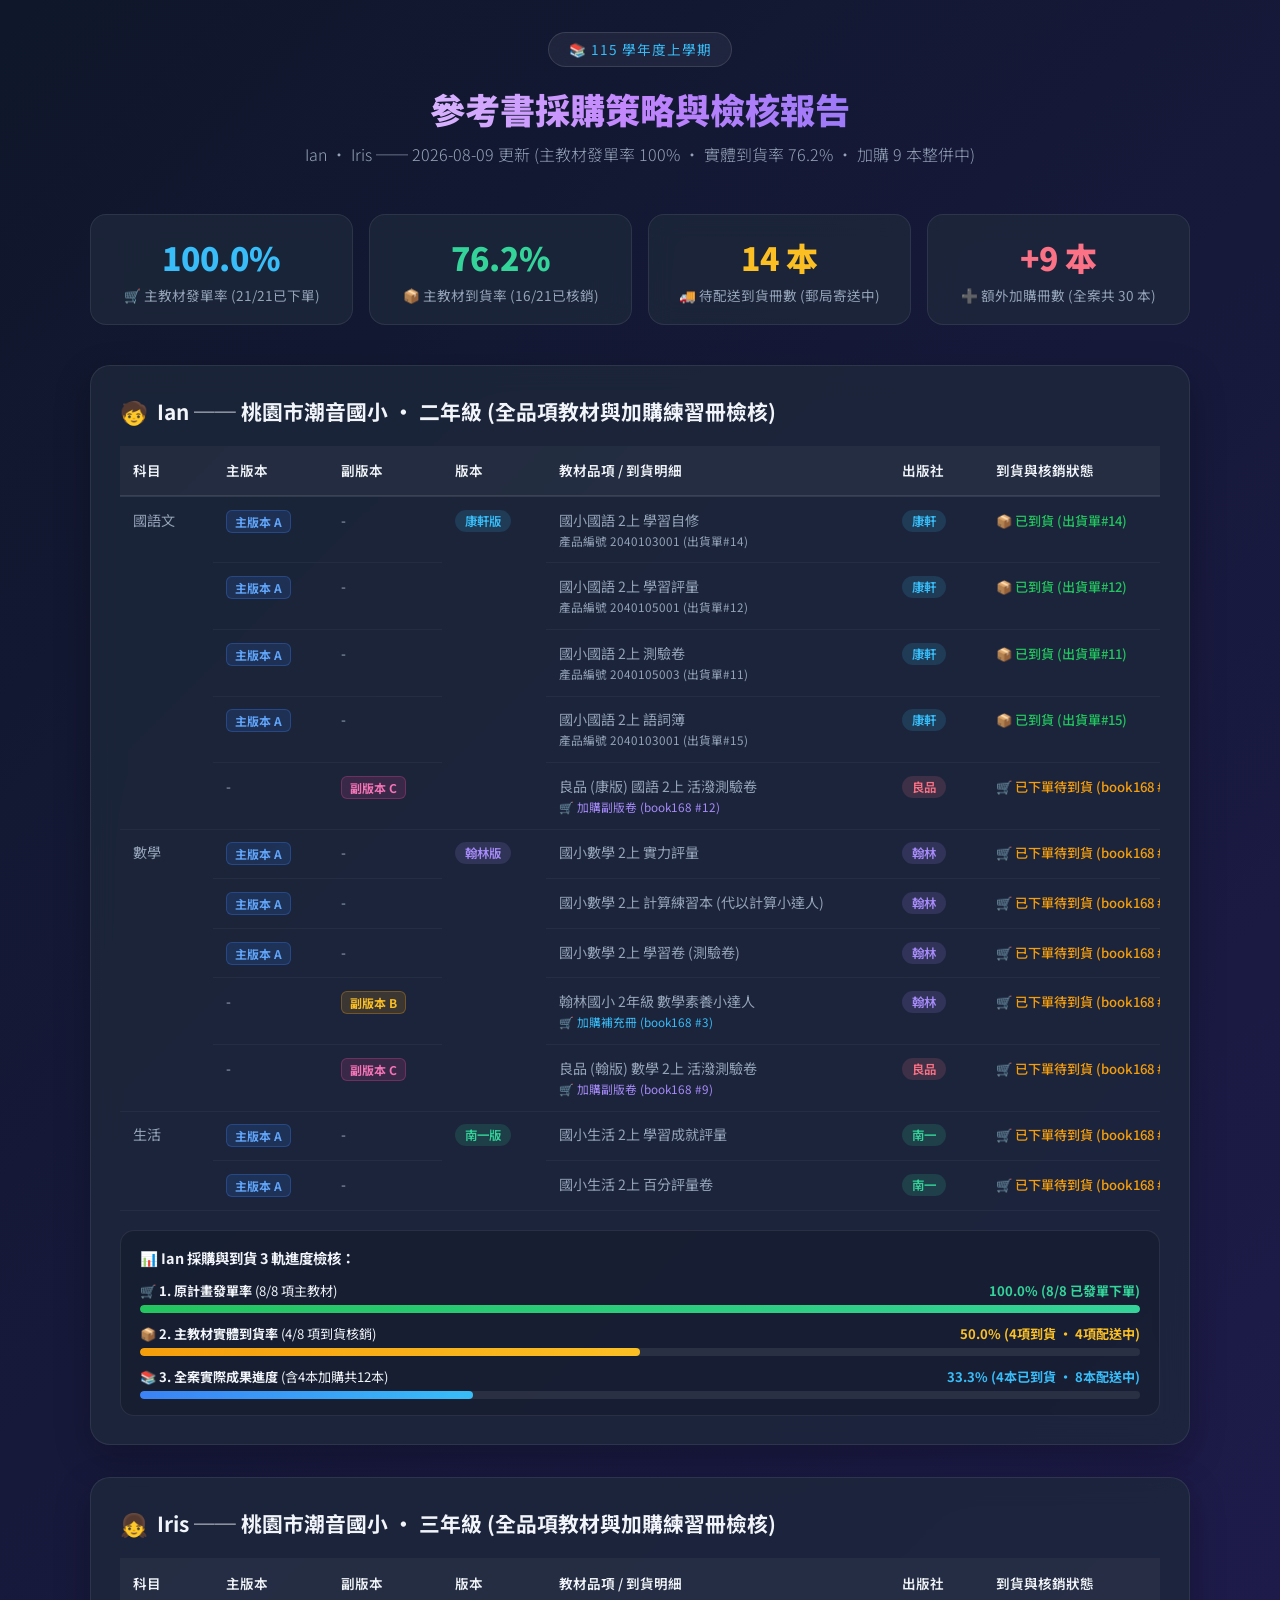
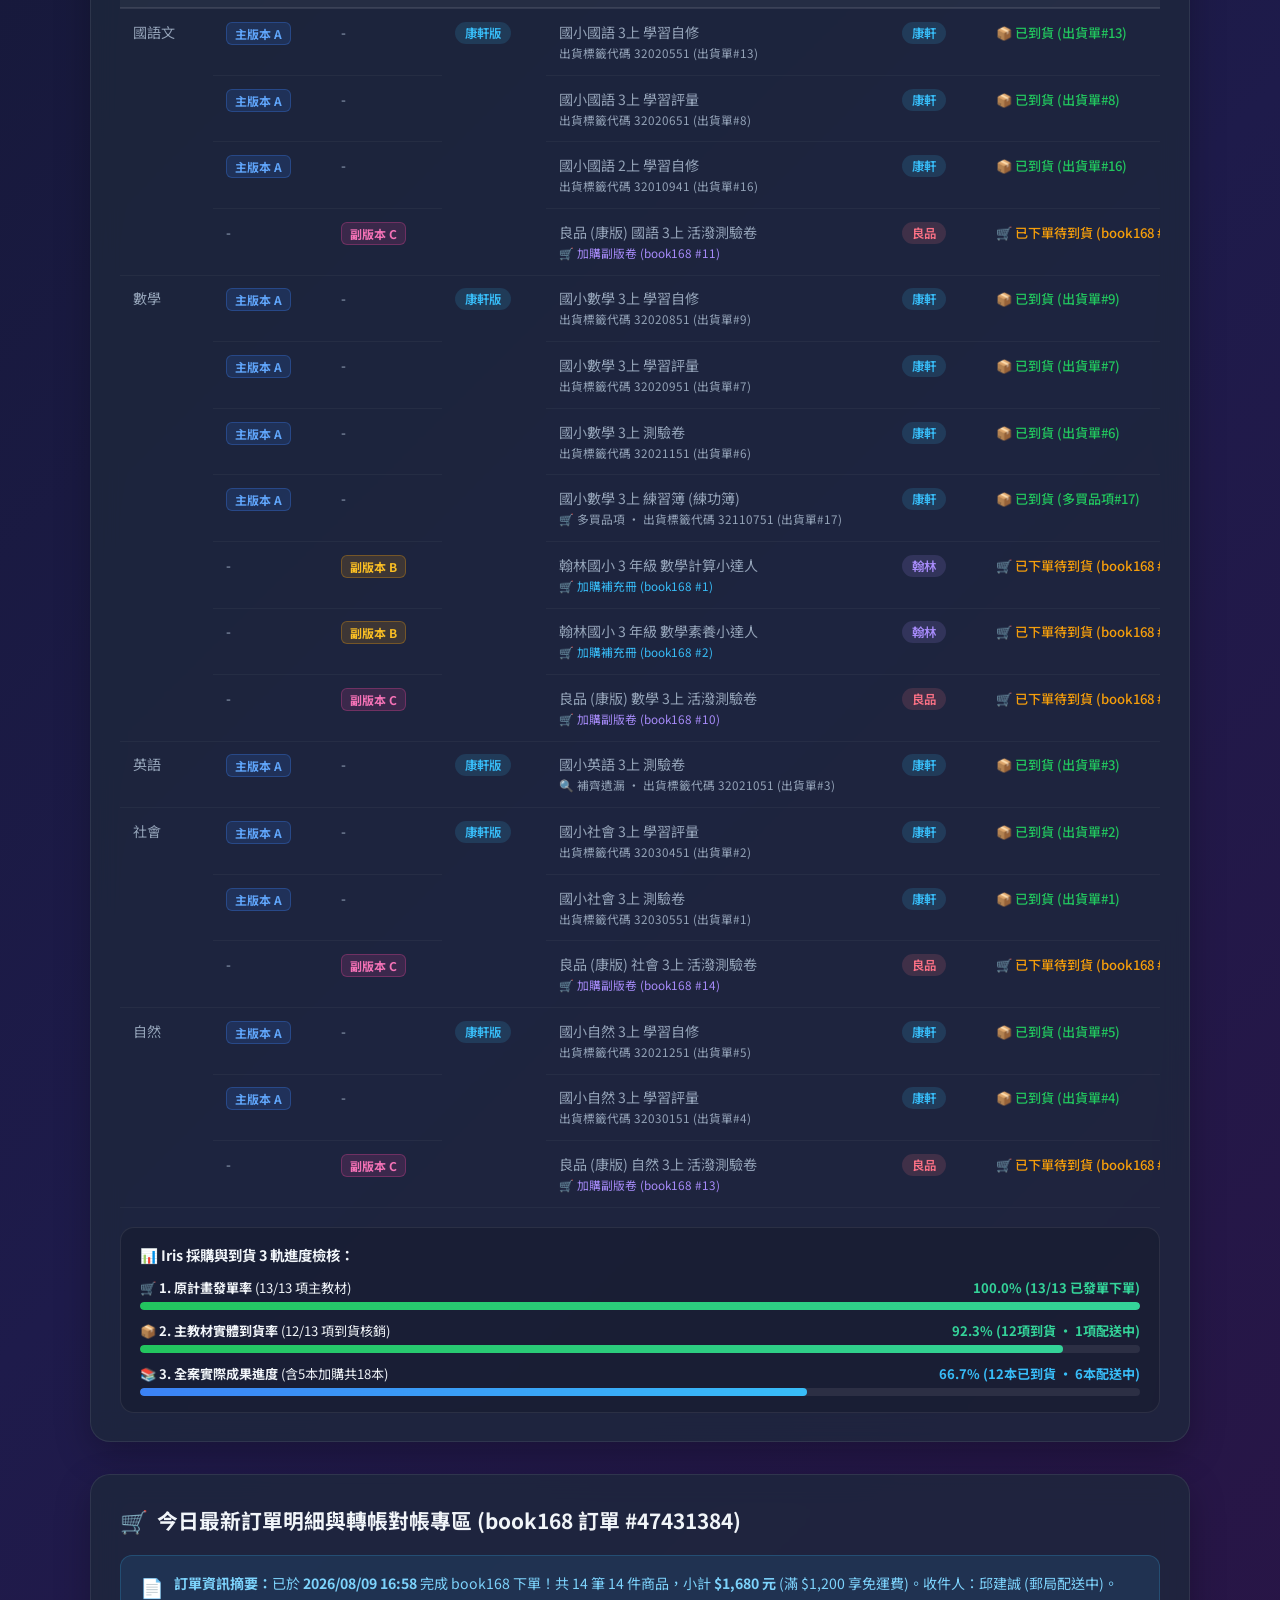
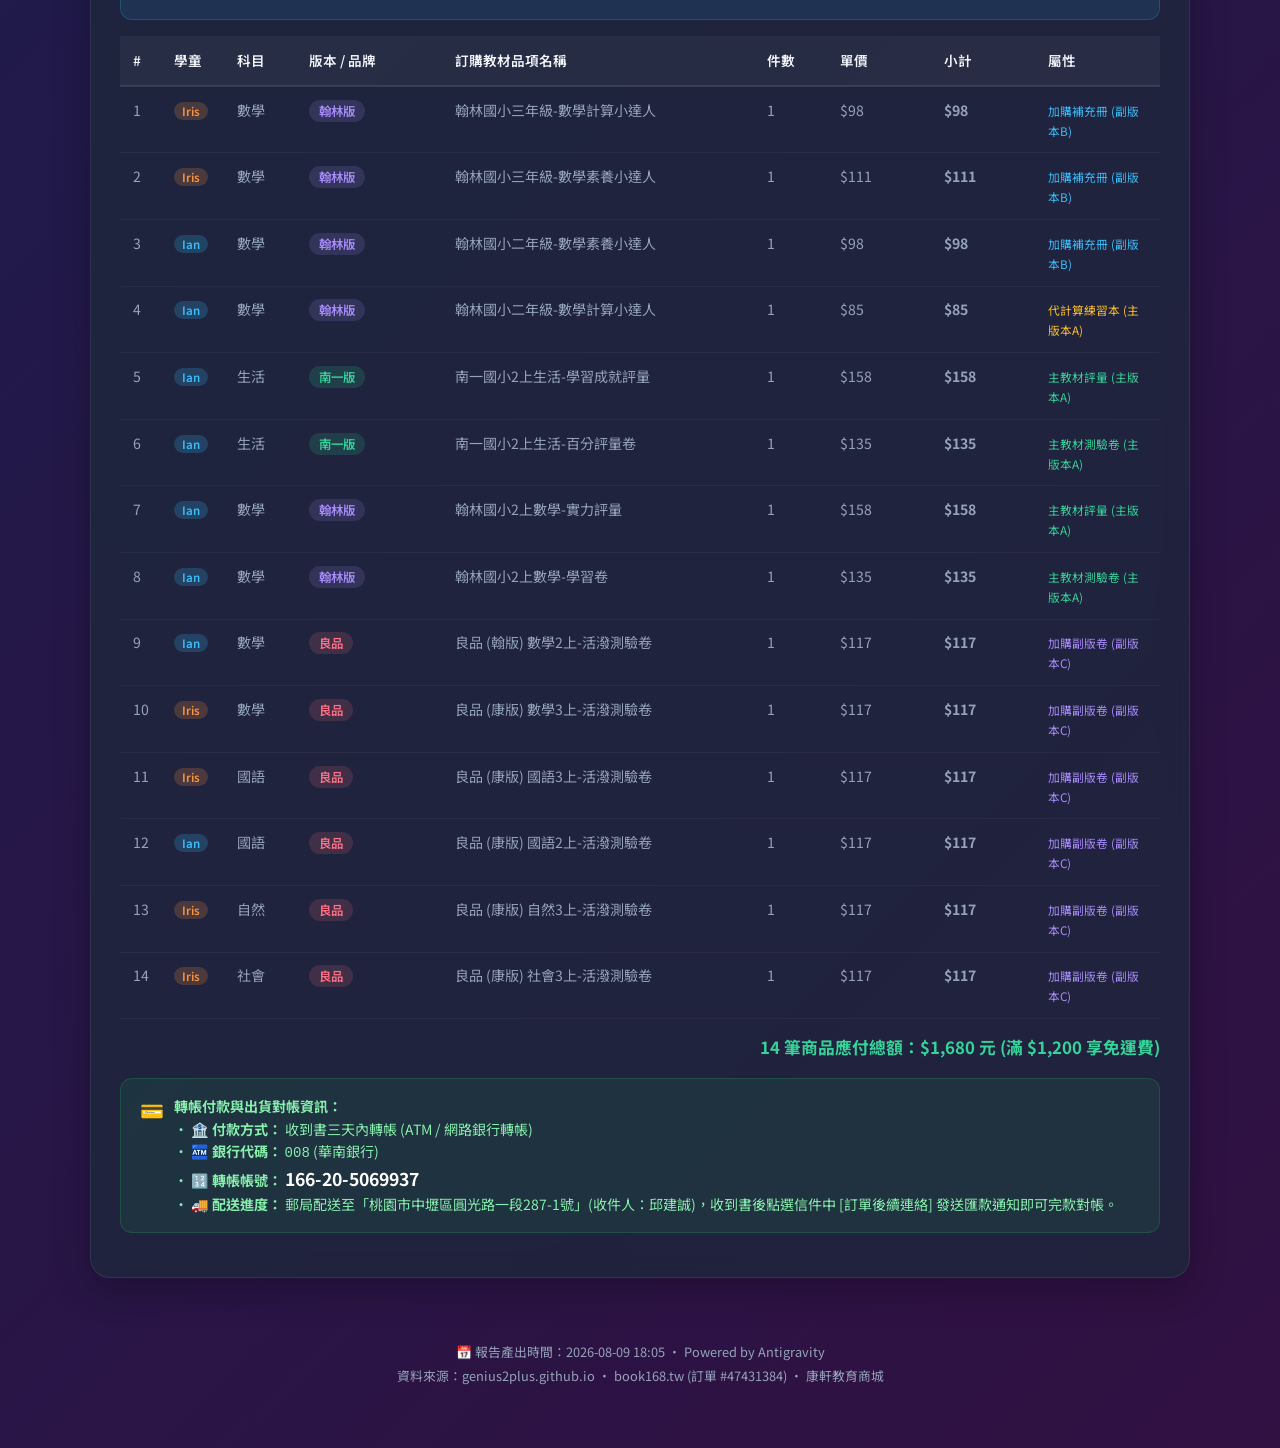
==== commit fbee9261: "feat: 主要表格新增『主版本』與『副版本』雙欄位，分類標示主版本A、副版本B、副版本C" ====
--- a/採購策略報告.html
+++ b/採購策略報告.html
@@ -133,6 +133,12 @@
         .pub-nan { background: rgba(52,211,153,0.15); color: #34d399; }
         .pub-liang { background: rgba(251,113,133,0.15); color: #fb7185; }
 
+        /* Version Badges */
+        .ver-badge { display: inline-block; padding: 2px 8px; border-radius: 6px; font-size: 0.75rem; font-weight: 700; white-space: nowrap; }
+        .ver-a { background: rgba(59, 130, 246, 0.15); color: #60a5fa; border: 1px solid rgba(59, 130, 246, 0.3); }
+        .ver-b { background: rgba(245, 158, 11, 0.15); color: #fbbf24; border: 1px solid rgba(245, 158, 11, 0.3); }
+        .ver-c { background: rgba(236, 72, 153, 0.15); color: #f472b6; border: 1px solid rgba(236, 72, 153, 0.3); }
+
         /* Status */
         .status { display: inline-flex; align-items: center; gap: 4px; font-size: 0.82rem; font-weight: 500; white-space: nowrap; }
         .status-ok { color: var(--success); }
@@ -229,26 +235,49 @@
     <!-- ============ Ian ============ -->
     <div class="section">
         <div class="section-title"><span class="icon">🧒</span> Ian ── 桃園市潮音國小 · 二年級 (全品項教材與加購練習冊檢核)</div>
-        <div class="table-container"><table class="table-5col" style="width:100%; table-layout: fixed;">
-            <thead><tr><th style="width:11%;">科目</th><th style="width:12%;">版本</th><th style="width:42%;">教材品項 / 到貨明細</th><th style="width:10%;">出版社</th><th style="width:25%;">到貨與核銷狀態</th></tr></thead>
+        <div class="table-container" style="overflow-x: auto;"><table class="table-7col" style="width:100%; min-width:850px; table-layout: fixed;">
+            <thead><tr>
+                <th style="width:9%;">科目</th>
+                <th style="width:11%;">主版本</th>
+                <th style="width:11%;">副版本</th>
+                <th style="width:10%;">版本</th>
+                <th style="width:33%;">教材品項 / 到貨明細</th>
+                <th style="width:9%;">出版社</th>
+                <th style="width:17%;">到貨與核銷狀態</th>
+            </tr></thead>
             <tbody>
-                <tr><td rowspan="5">國語文</td><td rowspan="5"><span class="pub pub-kang">康軒版</span></td>
+                <tr><td rowspan="5">國語文</td>
+                    <td><span class="ver-badge ver-a">主版本 A</span></td><td>-</td>
+                    <td rowspan="5"><span class="pub pub-kang">康軒版</span></td>
                     <td>國小國語 2上 學習自修<br><small style="color:var(--text-dim)">產品編號 2040103001 (出貨單#14)</small></td><td><span class="pub pub-kang">康軒</span></td><td><span class="status status-ok">📦 已到貨 (出貨單#14)</span></td></tr>
-                <tr><td>國小國語 2上 學習評量<br><small style="color:var(--text-dim)">產品編號 2040105001 (出貨單#12)</small></td><td><span class="pub pub-kang">康軒</span></td><td><span class="status status-ok">📦 已到貨 (出貨單#12)</span></td></tr>
-                <tr><td>國小國語 2上 測驗卷<br><small style="color:var(--text-dim)">產品編號 2040105003 (出貨單#11)</small></td><td><span class="pub pub-kang">康軒</span></td><td><span class="status status-ok">📦 已到貨 (出貨單#11)</span></td></tr>
-                <tr><td>國小國語 2上 語詞簿<br><small style="color:var(--text-dim)">產品編號 2040103001 (出貨單#15)</small></td><td><span class="pub pub-kang">康軒</span></td><td><span class="status status-ok">📦 已到貨 (出貨單#15)</span></td></tr>
-                <tr><td>良品 (康版) 國語 2上 活潑測驗卷<br><small style="color:var(--accent-purple)">🛒 加購副版卷 (book168 #12)</small></td><td><span class="pub pub-liang">良品</span></td><td><span class="status status-warn">🛒 已下單待到貨 (book168 #12)</span></td></tr>
-
-                <tr><td rowspan="5">數學</td><td rowspan="5"><span class="pub pub-han">翰林版</span></td>
+                <tr><td><span class="ver-badge ver-a">主版本 A</span></td><td>-</td>
+                    <td>國小國語 2上 學習評量<br><small style="color:var(--text-dim)">產品編號 2040105001 (出貨單#12)</small></td><td><span class="pub pub-kang">康軒</span></td><td><span class="status status-ok">📦 已到貨 (出貨單#12)</span></td></tr>
+                <tr><td><span class="ver-badge ver-a">主版本 A</span></td><td>-</td>
+                    <td>國小國語 2上 測驗卷<br><small style="color:var(--text-dim)">產品編號 2040105003 (出貨單#11)</small></td><td><span class="pub pub-kang">康軒</span></td><td><span class="status status-ok">📦 已到貨 (出貨單#11)</span></td></tr>
+                <tr><td><span class="ver-badge ver-a">主版本 A</span></td><td>-</td>
+                    <td>國小國語 2上 語詞簿<br><small style="color:var(--text-dim)">產品編號 2040103001 (出貨單#15)</small></td><td><span class="pub pub-kang">康軒</span></td><td><span class="status status-ok">📦 已到貨 (出貨單#15)</span></td></tr>
+                <tr><td>-</td><td><span class="ver-badge ver-c">副版本 C</span></td>
+                    <td>良品 (康版) 國語 2上 活潑測驗卷<br><small style="color:var(--accent-purple)">🛒 加購副版卷 (book168 #12)</small></td><td><span class="pub pub-liang">良品</span></td><td><span class="status status-warn">🛒 已下單待到貨 (book168 #12)</span></td></tr>
+
+                <tr><td rowspan="5">數學</td>
+                    <td><span class="ver-badge ver-a">主版本 A</span></td><td>-</td>
+                    <td rowspan="5"><span class="pub pub-han">翰林版</span></td>
                     <td>國小數學 2上 實力評量</td><td><span class="pub pub-han">翰林</span></td><td><span class="status status-warn">🛒 已下單待到貨 (book168 #7)</span></td></tr>
-                <tr><td>國小數學 2上 計算練習本 (代以計算小達人)</td><td><span class="pub pub-han">翰林</span></td><td><span class="status status-warn">🛒 已下單待到貨 (book168 #4)</span></td></tr>
-                <tr><td>國小數學 2上 學習卷 (測驗卷)</td><td><span class="pub pub-han">翰林</span></td><td><span class="status status-warn">🛒 已下單待到貨 (book168 #8)</span></td></tr>
-                <tr><td>翰林國小 2年級 數學素養小達人<br><small style="color:var(--accent-blue)">🛒 加購補充冊 (book168 #3)</small></td><td><span class="pub pub-han">翰林</span></td><td><span class="status status-warn">🛒 已下單待到貨 (book168 #3)</span></td></tr>
-                <tr><td>良品 (翰版) 數學 2上 活潑測驗卷<br><small style="color:var(--accent-purple)">🛒 加購副版卷 (book168 #9)</small></td><td><span class="pub pub-liang">良品</span></td><td><span class="status status-warn">🛒 已下單待到貨 (book168 #9)</span></td></tr>
-
-                <tr><td rowspan="2">生活</td><td rowspan="2"><span class="pub pub-nan">南一版</span></td>
+                <tr><td><span class="ver-badge ver-a">主版本 A</span></td><td>-</td>
+                    <td>國小數學 2上 計算練習本 (代以計算小達人)</td><td><span class="pub pub-han">翰林</span></td><td><span class="status status-warn">🛒 已下單待到貨 (book168 #4)</span></td></tr>
+                <tr><td><span class="ver-badge ver-a">主版本 A</span></td><td>-</td>
+                    <td>國小數學 2上 學習卷 (測驗卷)</td><td><span class="pub pub-han">翰林</span></td><td><span class="status status-warn">🛒 已下單待到貨 (book168 #8)</span></td></tr>
+                <tr><td>-</td><td><span class="ver-badge ver-b">副版本 B</span></td>
+                    <td>翰林國小 2年級 數學素養小達人<br><small style="color:var(--accent-blue)">🛒 加購補充冊 (book168 #3)</small></td><td><span class="pub pub-han">翰林</span></td><td><span class="status status-warn">🛒 已下單待到貨 (book168 #3)</span></td></tr>
+                <tr><td>-</td><td><span class="ver-badge ver-c">副版本 C</span></td>
+                    <td>良品 (翰版) 數學 2上 活潑測驗卷<br><small style="color:var(--accent-purple)">🛒 加購副版卷 (book168 #9)</small></td><td><span class="pub pub-liang">良品</span></td><td><span class="status status-warn">🛒 已下單待到貨 (book168 #9)</span></td></tr>
+
+                <tr><td rowspan="2">生活</td>
+                    <td><span class="ver-badge ver-a">主版本 A</span></td><td>-</td>
+                    <td rowspan="2"><span class="pub pub-nan">南一版</span></td>
                     <td>國小生活 2上 學習成就評量</td><td><span class="pub pub-nan">南一</span></td><td><span class="status status-warn">🛒 已下單待到貨 (book168 #5)</span></td></tr>
-                <tr><td>國小生活 2上 百分評量卷</td><td><span class="pub pub-nan">南一</span></td><td><span class="status status-warn">🛒 已下單待到貨 (book168 #6)</span></td></tr>
+                <tr><td><span class="ver-badge ver-a">主版本 A</span></td><td>-</td>
+                    <td>國小生活 2上 百分評量卷</td><td><span class="pub pub-nan">南一</span></td><td><span class="status status-warn">🛒 已下單待到貨 (book168 #6)</span></td></tr>
             </tbody>
         </table>
         </div>
@@ -289,36 +318,67 @@
     <!-- ============ Iris ============ -->
     <div class="section">
         <div class="section-title"><span class="icon">👧</span> Iris ── 桃園市潮音國小 · 三年級 (全品項教材與加購練習冊檢核)</div>
-        <div class="table-container"><table class="table-5col" style="width:100%; table-layout: fixed;">
-            <thead><tr><th style="width:11%;">科目</th><th style="width:12%;">版本</th><th style="width:42%;">教材品項 / 到貨明細</th><th style="width:10%;">出版社</th><th style="width:25%;">到貨與核銷狀態</th></tr></thead>
+        <div class="table-container" style="overflow-x: auto;"><table class="table-7col" style="width:100%; min-width:850px; table-layout: fixed;">
+            <thead><tr>
+                <th style="width:9%;">科目</th>
+                <th style="width:11%;">主版本</th>
+                <th style="width:11%;">副版本</th>
+                <th style="width:10%;">版本</th>
+                <th style="width:33%;">教材品項 / 到貨明細</th>
+                <th style="width:9%;">出版社</th>
+                <th style="width:17%;">到貨與核銷狀態</th>
+            </tr></thead>
             <tbody>
-                <tr><td rowspan="4">國語文</td><td rowspan="4"><span class="pub pub-kang">康軒版</span></td>
+                <tr><td rowspan="4">國語文</td>
+                    <td><span class="ver-badge ver-a">主版本 A</span></td><td>-</td>
+                    <td rowspan="4"><span class="pub pub-kang">康軒版</span></td>
                     <td>國小國語 3上 學習自修<br><small style="color:var(--text-dim)">出貨標籤代碼 32020551 (出貨單#13)</small></td><td><span class="pub pub-kang">康軒</span></td><td><span class="status status-ok">📦 已到貨 (出貨單#13)</span></td></tr>
-                <tr><td>國小國語 3上 學習評量<br><small style="color:var(--text-dim)">出貨標籤代碼 32020651 (出貨單#8)</small></td><td><span class="pub pub-kang">康軒</span></td><td><span class="status status-ok">📦 已到貨 (出貨單#8)</span></td></tr>
-                <tr><td>國小國語 2上 學習自修<br><small style="color:var(--text-dim)">出貨標籤代碼 32010941 (出貨單#16)</small></td><td><span class="pub pub-kang">康軒</span></td><td><span class="status status-ok">📦 已到貨 (出貨單#16)</span></td></tr>
-                <tr><td>良品 (康版) 國語 3上 活潑測驗卷<br><small style="color:var(--accent-purple)">🛒 加購副版卷 (book168 #11)</small></td><td><span class="pub pub-liang">良品</span></td><td><span class="status status-warn">🛒 已下單待到貨 (book168 #11)</span></td></tr>
-
-                <tr><td rowspan="7">數學</td><td rowspan="7"><span class="pub pub-kang">康軒版</span></td>
+                <tr><td><span class="ver-badge ver-a">主版本 A</span></td><td>-</td>
+                    <td>國小國語 3上 學習評量<br><small style="color:var(--text-dim)">出貨標籤代碼 32020651 (出貨單#8)</small></td><td><span class="pub pub-kang">康軒</span></td><td><span class="status status-ok">📦 已到貨 (出貨單#8)</span></td></tr>
+                <tr><td><span class="ver-badge ver-a">主版本 A</span></td><td>-</td>
+                    <td>國小國語 2上 學習自修<br><small style="color:var(--text-dim)">出貨標籤代碼 32010941 (出貨單#16)</small></td><td><span class="pub pub-kang">康軒</span></td><td><span class="status status-ok">📦 已到貨 (出貨單#16)</span></td></tr>
+                <tr><td>-</td><td><span class="ver-badge ver-c">副版本 C</span></td>
+                    <td>良品 (康版) 國語 3上 活潑測驗卷<br><small style="color:var(--accent-purple)">🛒 加購副版卷 (book168 #11)</small></td><td><span class="pub pub-liang">良品</span></td><td><span class="status status-warn">🛒 已下單待到貨 (book168 #11)</span></td></tr>
+
+                <tr><td rowspan="7">數學</td>
+                    <td><span class="ver-badge ver-a">主版本 A</span></td><td>-</td>
+                    <td rowspan="7"><span class="pub pub-kang">康軒版</span></td>
                     <td>國小數學 3上 學習自修<br><small style="color:var(--text-dim)">出貨標籤代碼 32020851 (出貨單#9)</small></td><td><span class="pub pub-kang">康軒</span></td><td><span class="status status-ok">📦 已到貨 (出貨單#9)</span></td></tr>
-                <tr><td>國小數學 3上 學習評量<br><small style="color:var(--text-dim)">出貨標籤代碼 32020951 (出貨單#7)</small></td><td><span class="pub pub-kang">康軒</span></td><td><span class="status status-ok">📦 已到貨 (出貨單#7)</span></td></tr>
-                <tr><td>國小數學 3上 測驗卷<br><small style="color:var(--text-dim)">出貨標籤代碼 32021151 (出貨單#6)</small></td><td><span class="pub pub-kang">康軒</span></td><td><span class="status status-ok">📦 已到貨 (出貨單#6)</span></td></tr>
-                <tr><td>國小數學 3上 練習簿 (練功簿)<br><small style="color:var(--text-dim)">🛒 多買品項 · 出貨標籤代碼 32110751 (出貨單#17)</small></td><td><span class="pub pub-kang">康軒</span></td><td><span class="status status-ok">📦 已到貨 (多買品項#17)</span></td></tr>
-                <tr><td>翰林國小 3 年級 數學計算小達人<br><small style="color:var(--accent-blue)">🛒 加購補充冊 (book168 #1)</small></td><td><span class="pub pub-han">翰林</span></td><td><span class="status status-warn">🛒 已下單待到貨 (book168 #1)</span></td></tr>
-                <tr><td>翰林國小 3 年級 數學素養小達人<br><small style="color:var(--accent-blue)">🛒 加購補充冊 (book168 #2)</small></td><td><span class="pub pub-han">翰林</span></td><td><span class="status status-warn">🛒 已下單待到貨 (book168 #2)</span></td></tr>
-                <tr><td>良品 (康版) 數學 3上 活潑測驗卷<br><small style="color:var(--accent-purple)">🛒 加購副版卷 (book168 #10)</small></td><td><span class="pub pub-liang">良品</span></td><td><span class="status status-warn">🛒 已下單待到貨 (book168 #10)</span></td></tr>
-
-                <tr><td>英語</td><td><span class="pub pub-kang">康軒版</span></td>
+                <tr><td><span class="ver-badge ver-a">主版本 A</span></td><td>-</td>
+                    <td>國小數學 3上 學習評量<br><small style="color:var(--text-dim)">出貨標籤代碼 32020951 (出貨單#7)</small></td><td><span class="pub pub-kang">康軒</span></td><td><span class="status status-ok">📦 已到貨 (出貨單#7)</span></td></tr>
+                <tr><td><span class="ver-badge ver-a">主版本 A</span></td><td>-</td>
+                    <td>國小數學 3上 測驗卷<br><small style="color:var(--text-dim)">出貨標籤代碼 32021151 (出貨單#6)</small></td><td><span class="pub pub-kang">康軒</span></td><td><span class="status status-ok">📦 已到貨 (出貨單#6)</span></td></tr>
+                <tr><td><span class="ver-badge ver-a">主版本 A</span></td><td>-</td>
+                    <td>國小數學 3上 練習簿 (練功簿)<br><small style="color:var(--text-dim)">🛒 多買品項 · 出貨標籤代碼 32110751 (出貨單#17)</small></td><td><span class="pub pub-kang">康軒</span></td><td><span class="status status-ok">📦 已到貨 (多買品項#17)</span></td></tr>
+                <tr><td>-</td><td><span class="ver-badge ver-b">副版本 B</span></td>
+                    <td>翰林國小 3 年級 數學計算小達人<br><small style="color:var(--accent-blue)">🛒 加購補充冊 (book168 #1)</small></td><td><span class="pub pub-han">翰林</span></td><td><span class="status status-warn">🛒 已下單待到貨 (book168 #1)</span></td></tr>
+                <tr><td>-</td><td><span class="ver-badge ver-b">副版本 B</span></td>
+                    <td>翰林國小 3 年級 數學素養小達人<br><small style="color:var(--accent-blue)">🛒 加購補充冊 (book168 #2)</small></td><td><span class="pub pub-han">翰林</span></td><td><span class="status status-warn">🛒 已下單待到貨 (book168 #2)</span></td></tr>
+                <tr><td>-</td><td><span class="ver-badge ver-c">副版本 C</span></td>
+                    <td>良品 (康版) 數學 3上 活潑測驗卷<br><small style="color:var(--accent-purple)">🛒 加購副版卷 (book168 #10)</small></td><td><span class="pub pub-liang">良品</span></td><td><span class="status status-warn">🛒 已下單待到貨 (book168 #10)</span></td></tr>
+
+                <tr><td>英語</td>
+                    <td><span class="ver-badge ver-a">主版本 A</span></td><td>-</td>
+                    <td><span class="pub pub-kang">康軒版</span></td>
                     <td>國小英語 3上 測驗卷<br><small style="color:var(--text-dim)">🔍 補齊遺漏 · 出貨標籤代碼 32021051 (出貨單#3)</small></td><td><span class="pub pub-kang">康軒</span></td><td><span class="status status-ok">📦 已到貨 (出貨單#3)</span></td></tr>
 
-                <tr><td rowspan="3">社會</td><td rowspan="3"><span class="pub pub-kang">康軒版</span></td>
+                <tr><td rowspan="3">社會</td>
+                    <td><span class="ver-badge ver-a">主版本 A</span></td><td>-</td>
+                    <td rowspan="3"><span class="pub pub-kang">康軒版</span></td>
                     <td>國小社會 3上 學習評量<br><small style="color:var(--text-dim)">出貨標籤代碼 32030451 (出貨單#2)</small></td><td><span class="pub pub-kang">康軒</span></td><td><span class="status status-ok">📦 已到貨 (出貨單#2)</span></td></tr>
-                <tr><td>國小社會 3上 測驗卷<br><small style="color:var(--text-dim)">出貨標籤代碼 32030551 (出貨單#1)</small></td><td><span class="pub pub-kang">康軒</span></td><td><span class="status status-ok">📦 已到貨 (出貨單#1)</span></td></tr>
-                <tr><td>良品 (康版) 社會 3上 活潑測驗卷<br><small style="color:var(--accent-purple)">🛒 加購副版卷 (book168 #14)</small></td><td><span class="pub pub-liang">良品</span></td><td><span class="status status-warn">🛒 已下單待到貨 (book168 #14)</span></td></tr>
-
-                <tr><td rowspan="3">自然</td><td rowspan="3"><span class="pub pub-kang">康軒版</span></td>
+                <tr><td><span class="ver-badge ver-a">主版本 A</span></td><td>-</td>
+                    <td>國小社會 3上 測驗卷<br><small style="color:var(--text-dim)">出貨標籤代碼 32030551 (出貨單#1)</small></td><td><span class="pub pub-kang">康軒</span></td><td><span class="status status-ok">📦 已到貨 (出貨單#1)</span></td></tr>
+                <tr><td>-</td><td><span class="ver-badge ver-c">副版本 C</span></td>
+                    <td>良品 (康版) 社會 3上 活潑測驗卷<br><small style="color:var(--accent-purple)">🛒 加購副版卷 (book168 #14)</small></td><td><span class="pub pub-liang">良品</span></td><td><span class="status status-warn">🛒 已下單待到貨 (book168 #14)</span></td></tr>
+
+                <tr><td rowspan="3">自然</td>
+                    <td><span class="ver-badge ver-a">主版本 A</span></td><td>-</td>
+                    <td rowspan="3"><span class="pub pub-kang">康軒版</span></td>
                     <td>國小自然 3上 學習自修<br><small style="color:var(--text-dim)">出貨標籤代碼 32021251 (出貨單#5)</small></td><td><span class="pub pub-kang">康軒</span></td><td><span class="status status-ok">📦 已到貨 (出貨單#5)</span></td></tr>
-                <tr><td>國小自然 3上 學習評量<br><small style="color:var(--text-dim)">出貨標籤代碼 32030151 (出貨單#4)</small></td><td><span class="pub pub-kang">康軒</span></td><td><span class="status status-ok">📦 已到貨 (出貨單#4)</span></td></tr>
-                <tr><td>良品 (康版) 自然 3上 活潑測驗卷<br><small style="color:var(--accent-purple)">🛒 加購副版卷 (book168 #13)</small></td><td><span class="pub pub-liang">良品</span></td><td><span class="status status-warn">🛒 已下單待到貨 (book168 #13)</span></td></tr>
+                <tr><td><span class="ver-badge ver-a">主版本 A</span></td><td>-</td>
+                    <td>國小自然 3上 學習評量<br><small style="color:var(--text-dim)">出貨標籤代碼 32030151 (出貨單#4)</small></td><td><span class="pub pub-kang">康軒</span></td><td><span class="status status-ok">📦 已到貨 (出貨單#4)</span></td></tr>
+                <tr><td>-</td><td><span class="ver-badge ver-c">副版本 C</span></td>
+                    <td>良品 (康版) 自然 3上 活潑測驗卷<br><small style="color:var(--accent-purple)">🛒 加購副版卷 (book168 #13)</small></td><td><span class="pub pub-liang">良品</span></td><td><span class="status status-warn">🛒 已下單待到貨 (book168 #13)</span></td></tr>
             </tbody>
         </table>
         </div>
@@ -380,20 +440,20 @@
                 </tr>
             </thead>
             <tbody>
-                <tr><td>1</td><td><span class="child-tag tag-iris">Iris</span></td><td>數學</td><td><span class="pub pub-han">翰林版</span></td><td>翰林國小三年級-數學計算小達人</td><td>1</td><td>$98</td><td><strong>$98</strong></td><td><small style="color:var(--accent-blue)">加購補充冊</small></td></tr>
-                <tr><td>2</td><td><span class="child-tag tag-iris">Iris</span></td><td>數學</td><td><span class="pub pub-han">翰林版</span></td><td>翰林國小三年級-數學素養小達人</td><td>1</td><td>$111</td><td><strong>$111</strong></td><td><small style="color:var(--accent-blue)">加購補充冊</small></td></tr>
-                <tr><td>3</td><td><span class="child-tag tag-ian">Ian</span></td><td>數學</td><td><span class="pub pub-han">翰林版</span></td><td>翰林國小二年級-數學素養小達人</td><td>1</td><td>$98</td><td><strong>$98</strong></td><td><small style="color:var(--accent-blue)">加購補充冊</small></td></tr>
-                <tr><td>4</td><td><span class="child-tag tag-ian">Ian</span></td><td>數學</td><td><span class="pub pub-han">翰林版</span></td><td>翰林國小二年級-數學計算小達人</td><td>1</td><td>$85</td><td><strong>$85</strong></td><td><small style="color:var(--accent-amber)">代計算練習本</small></td></tr>
-                <tr><td>5</td><td><span class="child-tag tag-ian">Ian</span></td><td>生活</td><td><span class="pub pub-nan">南一版</span></td><td>南一國小2上生活-學習成就評量</td><td>1</td><td>$158</td><td><strong>$158</strong></td><td><small style="color:var(--accent-green)">主教材評量</small></td></tr>
-                <tr><td>6</td><td><span class="child-tag tag-ian">Ian</span></td><td>生活</td><td><span class="pub pub-nan">南一版</span></td><td>南一國小2上生活-百分評量卷</td><td>1</td><td>$135</td><td><strong>$135</strong></td><td><small style="color:var(--accent-green)">主教材測驗卷</small></td></tr>
-                <tr><td>7</td><td><span class="child-tag tag-ian">Ian</span></td><td>數學</td><td><span class="pub pub-han">翰林版</span></td><td>翰林國小2上數學-實力評量</td><td>1</td><td>$158</td><td><strong>$158</strong></td><td><small style="color:var(--accent-green)">主教材評量</small></td></tr>
-                <tr><td>8</td><td><span class="child-tag tag-ian">Ian</span></td><td>數學</td><td><span class="pub pub-han">翰林版</span></td><td>翰林國小2上數學-學習卷</td><td>1</td><td>$135</td><td><strong>$135</strong></td><td><small style="color:var(--accent-green)">主教材測驗卷</small></td></tr>
-                <tr><td>9</td><td><span class="child-tag tag-ian">Ian</span></td><td>數學</td><td><span class="pub pub-liang">良品</span></td><td>良品 (翰版) 數學2上-活潑測驗卷</td><td>1</td><td>$117</td><td><strong>$117</strong></td><td><small style="color:var(--accent-purple)">加購副版卷</small></td></tr>
-                <tr><td>10</td><td><span class="child-tag tag-iris">Iris</span></td><td>數學</td><td><span class="pub pub-liang">良品</span></td><td>良品 (康版) 數學3上-活潑測驗卷</td><td>1</td><td>$117</td><td><strong>$117</strong></td><td><small style="color:var(--accent-purple)">加購副版卷</small></td></tr>
-                <tr><td>11</td><td><span class="child-tag tag-iris">Iris</span></td><td>國語</td><td><span class="pub pub-liang">良品</span></td><td>良品 (康版) 國語3上-活潑測驗卷</td><td>1</td><td>$117</td><td><strong>$117</strong></td><td><small style="color:var(--accent-purple)">加購副版卷</small></td></tr>
-                <tr><td>12</td><td><span class="child-tag tag-ian">Ian</span></td><td>國語</td><td><span class="pub pub-liang">良品</span></td><td>良品 (康版) 國語2上-活潑測驗卷</td><td>1</td><td>$117</td><td><strong>$117</strong></td><td><small style="color:var(--accent-purple)">加購副版卷</small></td></tr>
-                <tr><td>13</td><td><span class="child-tag tag-iris">Iris</span></td><td>自然</td><td><span class="pub pub-liang">良品</span></td><td>良品 (康版) 自然3上-活潑測驗卷</td><td>1</td><td>$117</td><td><strong>$117</strong></td><td><small style="color:var(--accent-purple)">加購副版卷</small></td></tr>
-                <tr><td>14</td><td><span class="child-tag tag-iris">Iris</span></td><td>社會</td><td><span class="pub pub-liang">良品</span></td><td>良品 (康版) 社會3上-活潑測驗卷</td><td>1</td><td>$117</td><td><strong>$117</strong></td><td><small style="color:var(--accent-purple)">加購副版卷</small></td></tr>
+                <tr><td>1</td><td><span class="child-tag tag-iris">Iris</span></td><td>數學</td><td><span class="pub pub-han">翰林版</span></td><td>翰林國小三年級-數學計算小達人</td><td>1</td><td>$98</td><td><strong>$98</strong></td><td><small style="color:var(--accent-blue)">加購補充冊 (副版本B)</small></td></tr>
+                <tr><td>2</td><td><span class="child-tag tag-iris">Iris</span></td><td>數學</td><td><span class="pub pub-han">翰林版</span></td><td>翰林國小三年級-數學素養小達人</td><td>1</td><td>$111</td><td><strong>$111</strong></td><td><small style="color:var(--accent-blue)">加購補充冊 (副版本B)</small></td></tr>
+                <tr><td>3</td><td><span class="child-tag tag-ian">Ian</span></td><td>數學</td><td><span class="pub pub-han">翰林版</span></td><td>翰林國小二年級-數學素養小達人</td><td>1</td><td>$98</td><td><strong>$98</strong></td><td><small style="color:var(--accent-blue)">加購補充冊 (副版本B)</small></td></tr>
+                <tr><td>4</td><td><span class="child-tag tag-ian">Ian</span></td><td>數學</td><td><span class="pub pub-han">翰林版</span></td><td>翰林國小二年級-數學計算小達人</td><td>1</td><td>$85</td><td><strong>$85</strong></td><td><small style="color:var(--accent-amber)">代計算練習本 (主版本A)</small></td></tr>
+                <tr><td>5</td><td><span class="child-tag tag-ian">Ian</span></td><td>生活</td><td><span class="pub pub-nan">南一版</span></td><td>南一國小2上生活-學習成就評量</td><td>1</td><td>$158</td><td><strong>$158</strong></td><td><small style="color:var(--accent-green)">主教材評量 (主版本A)</small></td></tr>
+                <tr><td>6</td><td><span class="child-tag tag-ian">Ian</span></td><td>生活</td><td><span class="pub pub-nan">南一版</span></td><td>南一國小2上生活-百分評量卷</td><td>1</td><td>$135</td><td><strong>$135</strong></td><td><small style="color:var(--accent-green)">主教材測驗卷 (主版本A)</small></td></tr>
+                <tr><td>7</td><td><span class="child-tag tag-ian">Ian</span></td><td>數學</td><td><span class="pub pub-han">翰林版</span></td><td>翰林國小2上數學-實力評量</td><td>1</td><td>$158</td><td><strong>$158</strong></td><td><small style="color:var(--accent-green)">主教材評量 (主版本A)</small></td></tr>
+                <tr><td>8</td><td><span class="child-tag tag-ian">Ian</span></td><td>數學</td><td><span class="pub pub-han">翰林版</span></td><td>翰林國小2上數學-學習卷</td><td>1</td><td>$135</td><td><strong>$135</strong></td><td><small style="color:var(--accent-green)">主教材測驗卷 (主版本A)</small></td></tr>
+                <tr><td>9</td><td><span class="child-tag tag-ian">Ian</span></td><td>數學</td><td><span class="pub pub-liang">良品</span></td><td>良品 (翰版) 數學2上-活潑測驗卷</td><td>1</td><td>$117</td><td><strong>$117</strong></td><td><small style="color:var(--accent-purple)">加購副版卷 (副版本C)</small></td></tr>
+                <tr><td>10</td><td><span class="child-tag tag-iris">Iris</span></td><td>數學</td><td><span class="pub pub-liang">良品</span></td><td>良品 (康版) 數學3上-活潑測驗卷</td><td>1</td><td>$117</td><td><strong>$117</strong></td><td><small style="color:var(--accent-purple)">加購副版卷 (副版本C)</small></td></tr>
+                <tr><td>11</td><td><span class="child-tag tag-iris">Iris</span></td><td>國語</td><td><span class="pub pub-liang">良品</span></td><td>良品 (康版) 國語3上-活潑測驗卷</td><td>1</td><td>$117</td><td><strong>$117</strong></td><td><small style="color:var(--accent-purple)">加購副版卷 (副版本C)</small></td></tr>
+                <tr><td>12</td><td><span class="child-tag tag-ian">Ian</span></td><td>國語</td><td><span class="pub pub-liang">良品</span></td><td>良品 (康版) 國語2上-活潑測驗卷</td><td>1</td><td>$117</td><td><strong>$117</strong></td><td><small style="color:var(--accent-purple)">加購副版卷 (副版本C)</small></td></tr>
+                <tr><td>13</td><td><span class="child-tag tag-iris">Iris</span></td><td>自然</td><td><span class="pub pub-liang">良品</span></td><td>良品 (康版) 自然3上-活潑測驗卷</td><td>1</td><td>$117</td><td><strong>$117</strong></td><td><small style="color:var(--accent-purple)">加購副版卷 (副版本C)</small></td></tr>
+                <tr><td>14</td><td><span class="child-tag tag-iris">Iris</span></td><td>社會</td><td><span class="pub pub-liang">良品</span></td><td>良品 (康版) 社會3上-活潑測驗卷</td><td>1</td><td>$117</td><td><strong>$117</strong></td><td><small style="color:var(--accent-purple)">加購副版卷 (副版本C)</small></td></tr>
             </tbody>
         </table>
         </div>
@@ -414,7 +474,7 @@
 
     <!-- Footer -->
     <footer style="text-align:center; padding:2rem 0; color:var(--text-dim); font-size:0.8rem;">
-        <p>📅 報告產出時間：2026-08-09 17:45 · Powered by Antigravity</p>
+        <p>📅 報告產出時間：2026-08-09 18:05 · Powered by Antigravity</p>
         <p style="margin-top:0.3rem;">資料來源：genius2plus.github.io · book168.tw (訂單 #47431384) · 康軒教育商城</p>
     </footer>
 
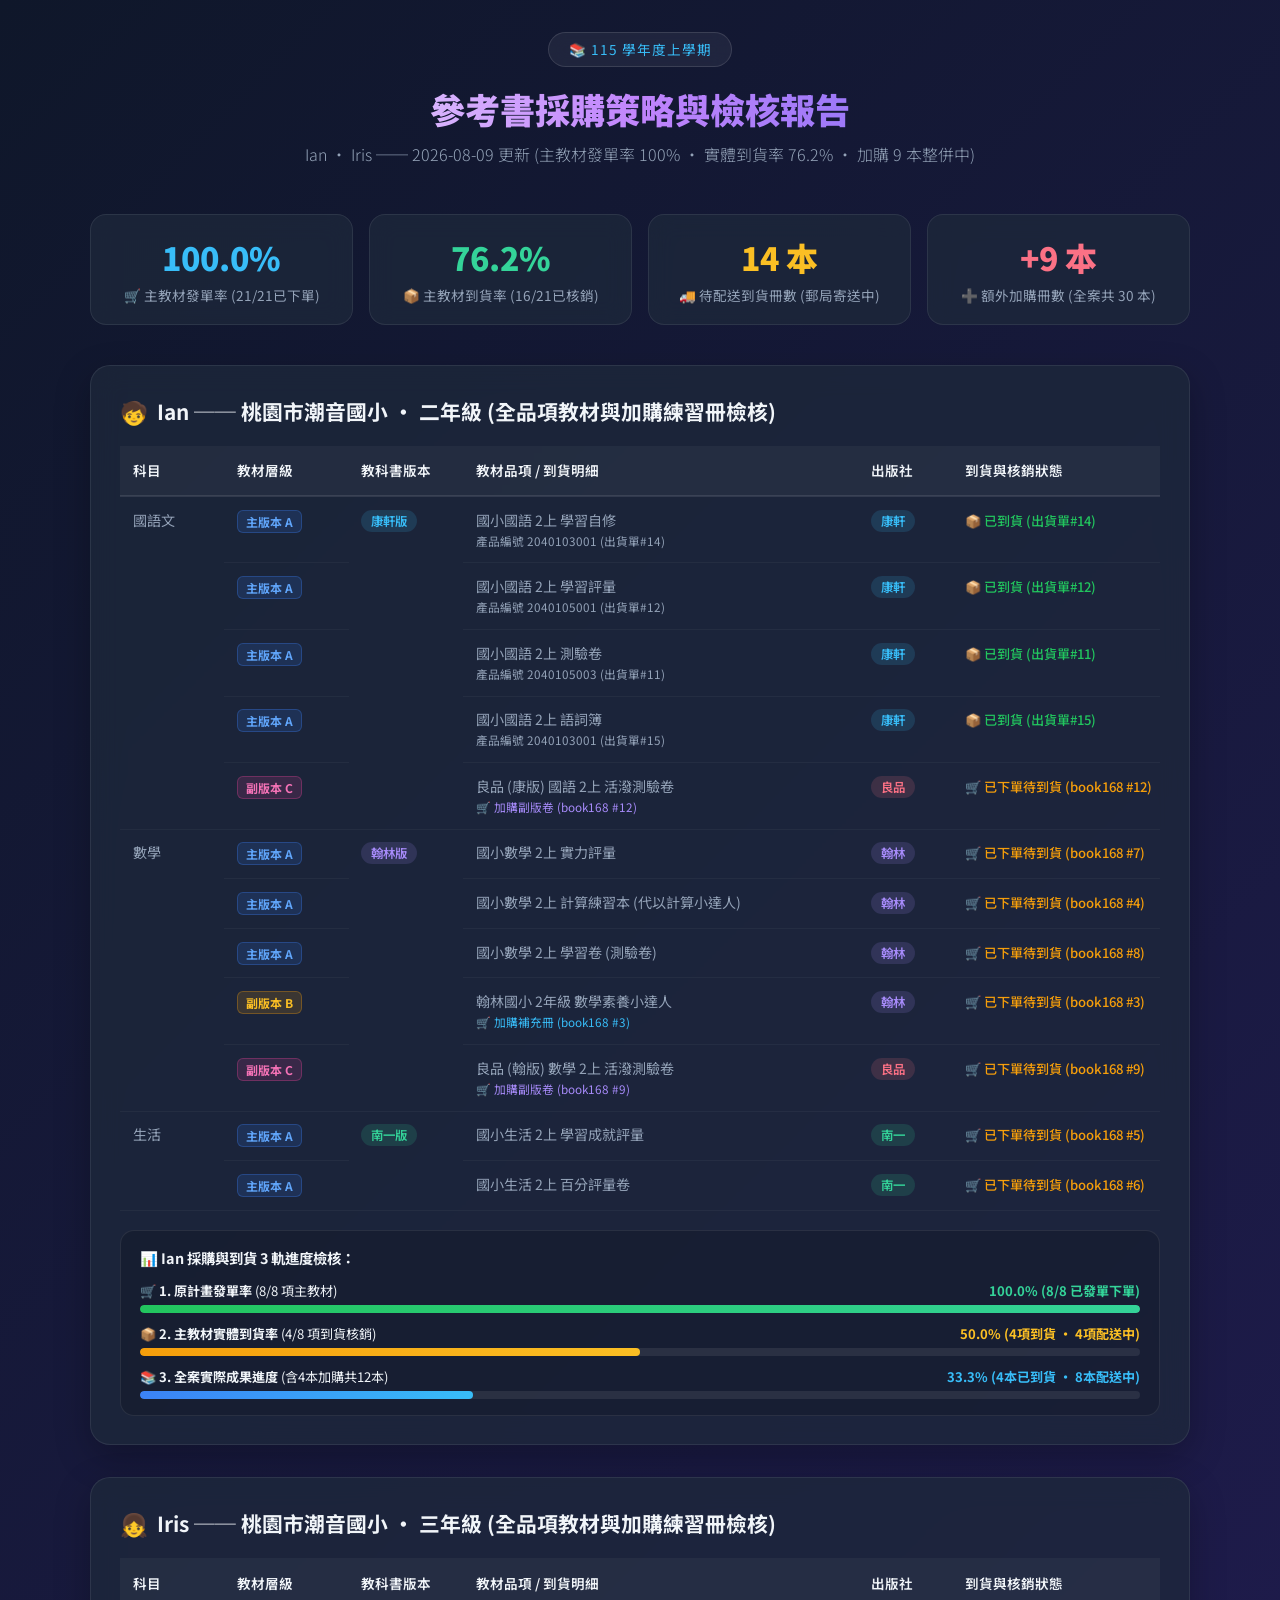
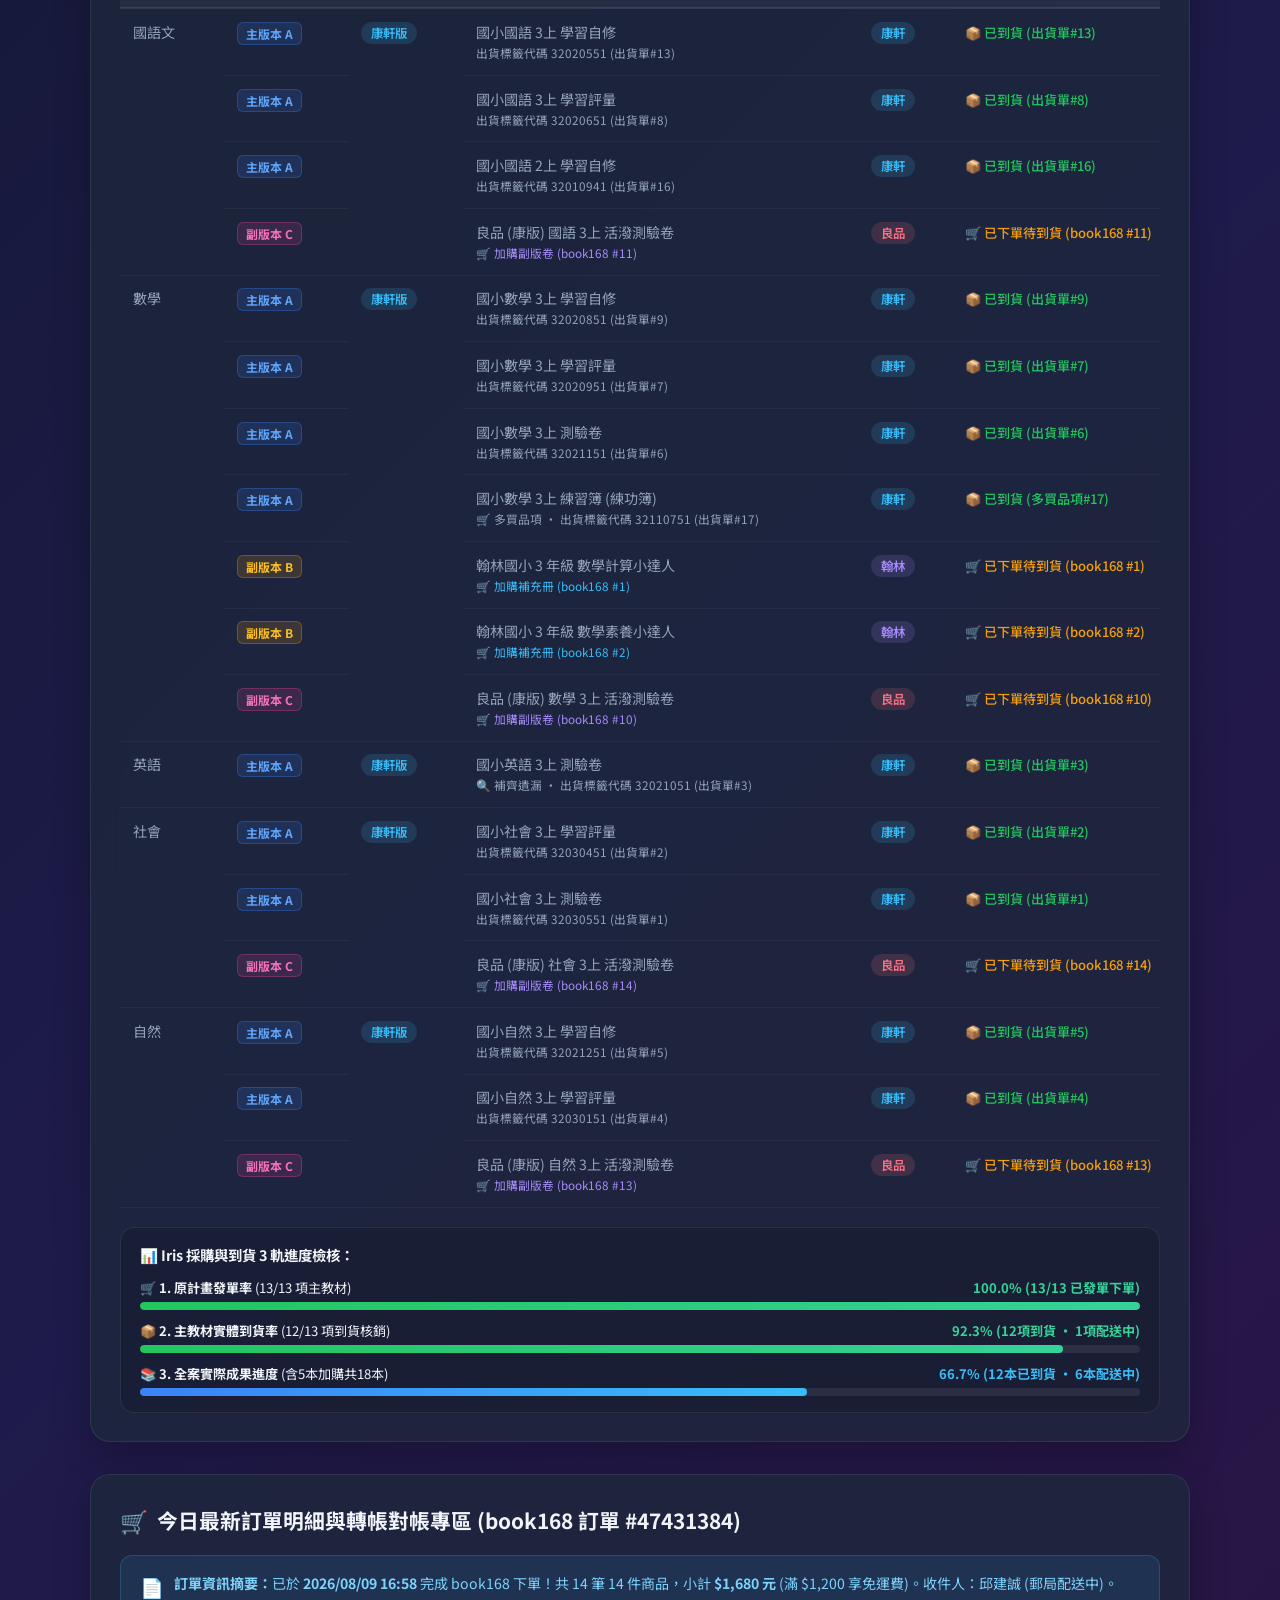
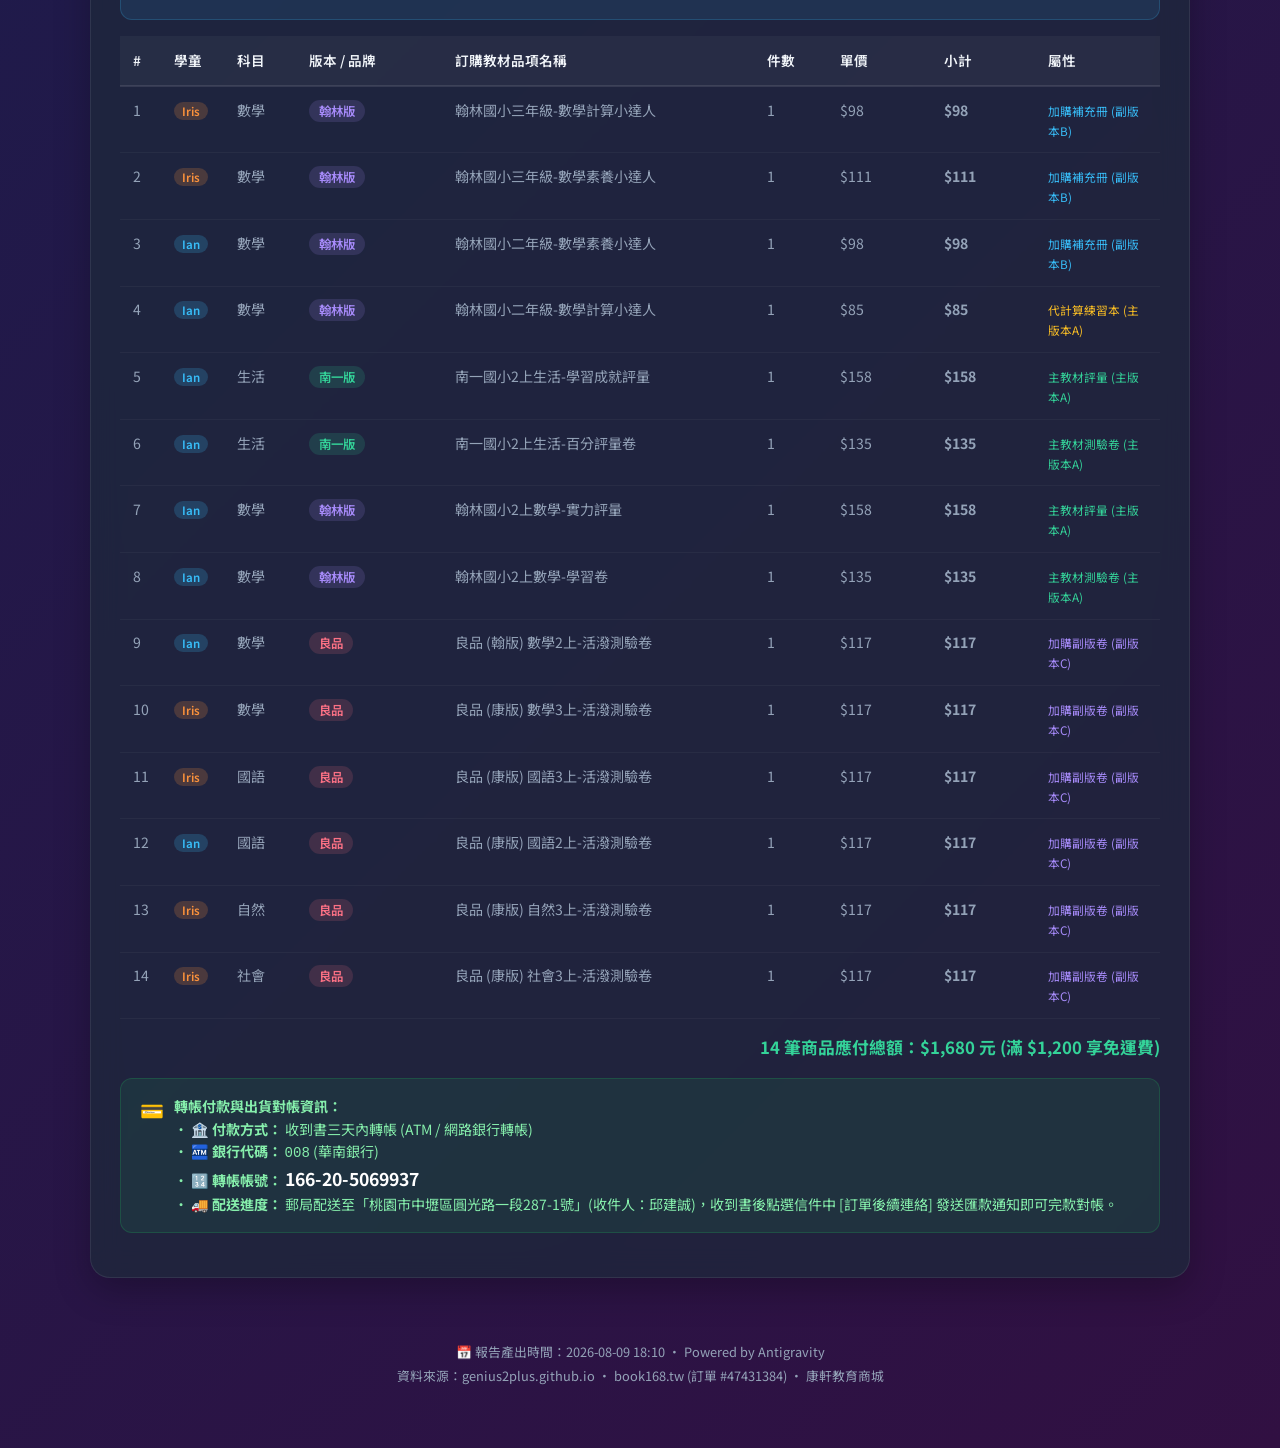
==== commit aa39111e: "refactor: 採納方案1優化表格佈局，將主/副版本整併為『教材層級』與『教科書版本』" ====
--- a/採購策略報告.html
+++ b/採購策略報告.html
@@ -138,6 +138,7 @@
         .ver-a { background: rgba(59, 130, 246, 0.15); color: #60a5fa; border: 1px solid rgba(59, 130, 246, 0.3); }
         .ver-b { background: rgba(245, 158, 11, 0.15); color: #fbbf24; border: 1px solid rgba(245, 158, 11, 0.3); }
         .ver-c { background: rgba(236, 72, 153, 0.15); color: #f472b6; border: 1px solid rgba(236, 72, 153, 0.3); }
+        .ver-d { background: rgba(168, 85, 247, 0.15); color: #c084fc; border: 1px solid rgba(168, 85, 247, 0.3); }
 
         /* Status */
         .status { display: inline-flex; align-items: center; gap: 4px; font-size: 0.82rem; font-weight: 500; white-space: nowrap; }
@@ -235,48 +236,47 @@
     <!-- ============ Ian ============ -->
     <div class="section">
         <div class="section-title"><span class="icon">🧒</span> Ian ── 桃園市潮音國小 · 二年級 (全品項教材與加購練習冊檢核)</div>
-        <div class="table-container" style="overflow-x: auto;"><table class="table-7col" style="width:100%; min-width:850px; table-layout: fixed;">
+        <div class="table-container" style="overflow-x: auto;"><table class="table-6col" style="width:100%; min-width:780px; table-layout: fixed;">
             <thead><tr>
-                <th style="width:9%;">科目</th>
-                <th style="width:11%;">主版本</th>
-                <th style="width:11%;">副版本</th>
-                <th style="width:10%;">版本</th>
-                <th style="width:33%;">教材品項 / 到貨明細</th>
+                <th style="width:10%;">科目</th>
+                <th style="width:12%;">教材層級</th>
+                <th style="width:11%;">教科書版本</th>
+                <th style="width:38%;">教材品項 / 到貨明細</th>
                 <th style="width:9%;">出版社</th>
-                <th style="width:17%;">到貨與核銷狀態</th>
+                <th style="width:20%;">到貨與核銷狀態</th>
             </tr></thead>
             <tbody>
                 <tr><td rowspan="5">國語文</td>
-                    <td><span class="ver-badge ver-a">主版本 A</span></td><td>-</td>
+                    <td><span class="ver-badge ver-a">主版本 A</span></td>
                     <td rowspan="5"><span class="pub pub-kang">康軒版</span></td>
                     <td>國小國語 2上 學習自修<br><small style="color:var(--text-dim)">產品編號 2040103001 (出貨單#14)</small></td><td><span class="pub pub-kang">康軒</span></td><td><span class="status status-ok">📦 已到貨 (出貨單#14)</span></td></tr>
-                <tr><td><span class="ver-badge ver-a">主版本 A</span></td><td>-</td>
+                <tr><td><span class="ver-badge ver-a">主版本 A</span></td>
                     <td>國小國語 2上 學習評量<br><small style="color:var(--text-dim)">產品編號 2040105001 (出貨單#12)</small></td><td><span class="pub pub-kang">康軒</span></td><td><span class="status status-ok">📦 已到貨 (出貨單#12)</span></td></tr>
-                <tr><td><span class="ver-badge ver-a">主版本 A</span></td><td>-</td>
+                <tr><td><span class="ver-badge ver-a">主版本 A</span></td>
                     <td>國小國語 2上 測驗卷<br><small style="color:var(--text-dim)">產品編號 2040105003 (出貨單#11)</small></td><td><span class="pub pub-kang">康軒</span></td><td><span class="status status-ok">📦 已到貨 (出貨單#11)</span></td></tr>
-                <tr><td><span class="ver-badge ver-a">主版本 A</span></td><td>-</td>
+                <tr><td><span class="ver-badge ver-a">主版本 A</span></td>
                     <td>國小國語 2上 語詞簿<br><small style="color:var(--text-dim)">產品編號 2040103001 (出貨單#15)</small></td><td><span class="pub pub-kang">康軒</span></td><td><span class="status status-ok">📦 已到貨 (出貨單#15)</span></td></tr>
-                <tr><td>-</td><td><span class="ver-badge ver-c">副版本 C</span></td>
+                <tr><td><span class="ver-badge ver-c">副版本 C</span></td>
                     <td>良品 (康版) 國語 2上 活潑測驗卷<br><small style="color:var(--accent-purple)">🛒 加購副版卷 (book168 #12)</small></td><td><span class="pub pub-liang">良品</span></td><td><span class="status status-warn">🛒 已下單待到貨 (book168 #12)</span></td></tr>
 
                 <tr><td rowspan="5">數學</td>
-                    <td><span class="ver-badge ver-a">主版本 A</span></td><td>-</td>
+                    <td><span class="ver-badge ver-a">主版本 A</span></td>
                     <td rowspan="5"><span class="pub pub-han">翰林版</span></td>
                     <td>國小數學 2上 實力評量</td><td><span class="pub pub-han">翰林</span></td><td><span class="status status-warn">🛒 已下單待到貨 (book168 #7)</span></td></tr>
-                <tr><td><span class="ver-badge ver-a">主版本 A</span></td><td>-</td>
+                <tr><td><span class="ver-badge ver-a">主版本 A</span></td>
                     <td>國小數學 2上 計算練習本 (代以計算小達人)</td><td><span class="pub pub-han">翰林</span></td><td><span class="status status-warn">🛒 已下單待到貨 (book168 #4)</span></td></tr>
-                <tr><td><span class="ver-badge ver-a">主版本 A</span></td><td>-</td>
+                <tr><td><span class="ver-badge ver-a">主版本 A</span></td>
                     <td>國小數學 2上 學習卷 (測驗卷)</td><td><span class="pub pub-han">翰林</span></td><td><span class="status status-warn">🛒 已下單待到貨 (book168 #8)</span></td></tr>
-                <tr><td>-</td><td><span class="ver-badge ver-b">副版本 B</span></td>
+                <tr><td><span class="ver-badge ver-b">副版本 B</span></td>
                     <td>翰林國小 2年級 數學素養小達人<br><small style="color:var(--accent-blue)">🛒 加購補充冊 (book168 #3)</small></td><td><span class="pub pub-han">翰林</span></td><td><span class="status status-warn">🛒 已下單待到貨 (book168 #3)</span></td></tr>
-                <tr><td>-</td><td><span class="ver-badge ver-c">副版本 C</span></td>
+                <tr><td><span class="ver-badge ver-c">副版本 C</span></td>
                     <td>良品 (翰版) 數學 2上 活潑測驗卷<br><small style="color:var(--accent-purple)">🛒 加購副版卷 (book168 #9)</small></td><td><span class="pub pub-liang">良品</span></td><td><span class="status status-warn">🛒 已下單待到貨 (book168 #9)</span></td></tr>
 
                 <tr><td rowspan="2">生活</td>
-                    <td><span class="ver-badge ver-a">主版本 A</span></td><td>-</td>
+                    <td><span class="ver-badge ver-a">主版本 A</span></td>
                     <td rowspan="2"><span class="pub pub-nan">南一版</span></td>
                     <td>國小生活 2上 學習成就評量</td><td><span class="pub pub-nan">南一</span></td><td><span class="status status-warn">🛒 已下單待到貨 (book168 #5)</span></td></tr>
-                <tr><td><span class="ver-badge ver-a">主版本 A</span></td><td>-</td>
+                <tr><td><span class="ver-badge ver-a">主版本 A</span></td>
                     <td>國小生活 2上 百分評量卷</td><td><span class="pub pub-nan">南一</span></td><td><span class="status status-warn">🛒 已下單待到貨 (book168 #6)</span></td></tr>
             </tbody>
         </table>
@@ -318,66 +318,65 @@
     <!-- ============ Iris ============ -->
     <div class="section">
         <div class="section-title"><span class="icon">👧</span> Iris ── 桃園市潮音國小 · 三年級 (全品項教材與加購練習冊檢核)</div>
-        <div class="table-container" style="overflow-x: auto;"><table class="table-7col" style="width:100%; min-width:850px; table-layout: fixed;">
+        <div class="table-container" style="overflow-x: auto;"><table class="table-6col" style="width:100%; min-width:780px; table-layout: fixed;">
             <thead><tr>
-                <th style="width:9%;">科目</th>
-                <th style="width:11%;">主版本</th>
-                <th style="width:11%;">副版本</th>
-                <th style="width:10%;">版本</th>
-                <th style="width:33%;">教材品項 / 到貨明細</th>
+                <th style="width:10%;">科目</th>
+                <th style="width:12%;">教材層級</th>
+                <th style="width:11%;">教科書版本</th>
+                <th style="width:38%;">教材品項 / 到貨明細</th>
                 <th style="width:9%;">出版社</th>
-                <th style="width:17%;">到貨與核銷狀態</th>
+                <th style="width:20%;">到貨與核銷狀態</th>
             </tr></thead>
             <tbody>
                 <tr><td rowspan="4">國語文</td>
-                    <td><span class="ver-badge ver-a">主版本 A</span></td><td>-</td>
+                    <td><span class="ver-badge ver-a">主版本 A</span></td>
                     <td rowspan="4"><span class="pub pub-kang">康軒版</span></td>
                     <td>國小國語 3上 學習自修<br><small style="color:var(--text-dim)">出貨標籤代碼 32020551 (出貨單#13)</small></td><td><span class="pub pub-kang">康軒</span></td><td><span class="status status-ok">📦 已到貨 (出貨單#13)</span></td></tr>
-                <tr><td><span class="ver-badge ver-a">主版本 A</span></td><td>-</td>
+                <tr><td><span class="ver-badge ver-a">主版本 A</span></td>
                     <td>國小國語 3上 學習評量<br><small style="color:var(--text-dim)">出貨標籤代碼 32020651 (出貨單#8)</small></td><td><span class="pub pub-kang">康軒</span></td><td><span class="status status-ok">📦 已到貨 (出貨單#8)</span></td></tr>
-                <tr><td><span class="ver-badge ver-a">主版本 A</span></td><td>-</td>
+                <tr><td><span class="ver-badge ver-a">主版本 A</span></td>
                     <td>國小國語 2上 學習自修<br><small style="color:var(--text-dim)">出貨標籤代碼 32010941 (出貨單#16)</small></td><td><span class="pub pub-kang">康軒</span></td><td><span class="status status-ok">📦 已到貨 (出貨單#16)</span></td></tr>
-                <tr><td>-</td><td><span class="ver-badge ver-c">副版本 C</span></td>
+                <tr><td><span class="ver-badge ver-c">副版本 C</span></td>
                     <td>良品 (康版) 國語 3上 活潑測驗卷<br><small style="color:var(--accent-purple)">🛒 加購副版卷 (book168 #11)</small></td><td><span class="pub pub-liang">良品</span></td><td><span class="status status-warn">🛒 已下單待到貨 (book168 #11)</span></td></tr>
 
                 <tr><td rowspan="7">數學</td>
-                    <td><span class="ver-badge ver-a">主版本 A</span></td><td>-</td>
+                    <td><span class="ver-badge ver-a">主版本 A</span></td>
                     <td rowspan="7"><span class="pub pub-kang">康軒版</span></td>
                     <td>國小數學 3上 學習自修<br><small style="color:var(--text-dim)">出貨標籤代碼 32020851 (出貨單#9)</small></td><td><span class="pub pub-kang">康軒</span></td><td><span class="status status-ok">📦 已到貨 (出貨單#9)</span></td></tr>
-                <tr><td><span class="ver-badge ver-a">主版本 A</span></td><td>-</td>
+                <tr><td><span class="ver-badge ver-a">主版本 A</span></td>
                     <td>國小數學 3上 學習評量<br><small style="color:var(--text-dim)">出貨標籤代碼 32020951 (出貨單#7)</small></td><td><span class="pub pub-kang">康軒</span></td><td><span class="status status-ok">📦 已到貨 (出貨單#7)</span></td></tr>
-                <tr><td><span class="ver-badge ver-a">主版本 A</span></td><td>-</td>
+                <tr><td><span class="ver-badge ver-a">主版本 A</span></td>
                     <td>國小數學 3上 測驗卷<br><small style="color:var(--text-dim)">出貨標籤代碼 32021151 (出貨單#6)</small></td><td><span class="pub pub-kang">康軒</span></td><td><span class="status status-ok">📦 已到貨 (出貨單#6)</span></td></tr>
-                <tr><td><span class="ver-badge ver-a">主版本 A</span></td><td>-</td>
+                <tr><td><span class="ver-badge ver-a">主版本 A</span></td>
                     <td>國小數學 3上 練習簿 (練功簿)<br><small style="color:var(--text-dim)">🛒 多買品項 · 出貨標籤代碼 32110751 (出貨單#17)</small></td><td><span class="pub pub-kang">康軒</span></td><td><span class="status status-ok">📦 已到貨 (多買品項#17)</span></td></tr>
-                <tr><td>-</td><td><span class="ver-badge ver-b">副版本 B</span></td>
+                <tr><td><span class="ver-badge ver-b">副版本 B</span></td>
                     <td>翰林國小 3 年級 數學計算小達人<br><small style="color:var(--accent-blue)">🛒 加購補充冊 (book168 #1)</small></td><td><span class="pub pub-han">翰林</span></td><td><span class="status status-warn">🛒 已下單待到貨 (book168 #1)</span></td></tr>
-                <tr><td>-</td><td><span class="ver-badge ver-b">副版本 B</span></td>
+                <tr><td><span class="ver-badge ver-b">副版本 B</span></td>
                     <td>翰林國小 3 年級 數學素養小達人<br><small style="color:var(--accent-blue)">🛒 加購補充冊 (book168 #2)</small></td><td><span class="pub pub-han">翰林</span></td><td><span class="status status-warn">🛒 已下單待到貨 (book168 #2)</span></td></tr>
-                <tr><td>-</td><td><span class="ver-badge ver-c">副版本 C</span></td>
+                <tr><td><span class="ver-badge ver-c">副版本 C</span></td>
                     <td>良品 (康版) 數學 3上 活潑測驗卷<br><small style="color:var(--accent-purple)">🛒 加購副版卷 (book168 #10)</small></td><td><span class="pub pub-liang">良品</span></td><td><span class="status status-warn">🛒 已下單待到貨 (book168 #10)</span></td></tr>
 
                 <tr><td>英語</td>
-                    <td><span class="ver-badge ver-a">主版本 A</span></td><td>-</td>
+                    <td><span class="ver-badge ver-a">主版本 A</span></td>
                     <td><span class="pub pub-kang">康軒版</span></td>
                     <td>國小英語 3上 測驗卷<br><small style="color:var(--text-dim)">🔍 補齊遺漏 · 出貨標籤代碼 32021051 (出貨單#3)</small></td><td><span class="pub pub-kang">康軒</span></td><td><span class="status status-ok">📦 已到貨 (出貨單#3)</span></td></tr>
 
                 <tr><td rowspan="3">社會</td>
-                    <td><span class="ver-badge ver-a">主版本 A</span></td><td>-</td>
+                    <td><span class="ver-badge ver-a">主版本 A</span></td>
                     <td rowspan="3"><span class="pub pub-kang">康軒版</span></td>
                     <td>國小社會 3上 學習評量<br><small style="color:var(--text-dim)">出貨標籤代碼 32030451 (出貨單#2)</small></td><td><span class="pub pub-kang">康軒</span></td><td><span class="status status-ok">📦 已到貨 (出貨單#2)</span></td></tr>
-                <tr><td><span class="ver-badge ver-a">主版本 A</span></td><td>-</td>
+                <tr><td><span class="ver-badge ver-a">主版本 A</span></td>
                     <td>國小社會 3上 測驗卷<br><small style="color:var(--text-dim)">出貨標籤代碼 32030551 (出貨單#1)</small></td><td><span class="pub pub-kang">康軒</span></td><td><span class="status status-ok">📦 已到貨 (出貨單#1)</span></td></tr>
-                <tr><td>-</td><td><span class="ver-badge ver-c">副版本 C</span></td>
+                <tr><td><span class="ver-badge ver-c">副版本 C</span></td>
                     <td>良品 (康版) 社會 3上 活潑測驗卷<br><small style="color:var(--accent-purple)">🛒 加購副版卷 (book168 #14)</small></td><td><span class="pub pub-liang">良品</span></td><td><span class="status status-warn">🛒 已下單待到貨 (book168 #14)</span></td></tr>
 
                 <tr><td rowspan="3">自然</td>
-                    <td><span class="ver-badge ver-a">主版本 A</span></td><td>-</td>
+                    <td><span class="ver-badge ver-a">主版本 A</span></td>
                     <td rowspan="3"><span class="pub pub-kang">康軒版</span></td>
                     <td>國小自然 3上 學習自修<br><small style="color:var(--text-dim)">出貨標籤代碼 32021251 (出貨單#5)</small></td><td><span class="pub pub-kang">康軒</span></td><td><span class="status status-ok">📦 已到貨 (出貨單#5)</span></td></tr>
-                <tr><td><span class="ver-badge ver-a">主版本 A</span></td><td>-</td>
+                <tr><td><span class="ver-badge ver-a">主版本 A</span></td>
                     <td>國小自然 3上 學習評量<br><small style="color:var(--text-dim)">出貨標籤代碼 32030151 (出貨單#4)</small></td><td><span class="pub pub-kang">康軒</span></td><td><span class="status status-ok">📦 已到貨 (出貨單#4)</span></td></tr>
-                <tr><td>-</td><td><span class="ver-badge ver-c">副版本 C</span></td>
+                <tr><td><span class="ver-badge ver-c">副版本 C</span></td>
                     <td>良品 (康版) 自然 3上 活潑測驗卷<br><small style="color:var(--accent-purple)">🛒 加購副版卷 (book168 #13)</small></td><td><span class="pub pub-liang">良品</span></td><td><span class="status status-warn">🛒 已下單待到貨 (book168 #13)</span></td></tr>
             </tbody>
         </table>
@@ -474,7 +473,7 @@
 
     <!-- Footer -->
     <footer style="text-align:center; padding:2rem 0; color:var(--text-dim); font-size:0.8rem;">
-        <p>📅 報告產出時間：2026-08-09 18:05 · Powered by Antigravity</p>
+        <p>📅 報告產出時間：2026-08-09 18:10 · Powered by Antigravity</p>
         <p style="margin-top:0.3rem;">資料來源：genius2plus.github.io · book168.tw (訂單 #47431384) · 康軒教育商城</p>
     </footer>
 
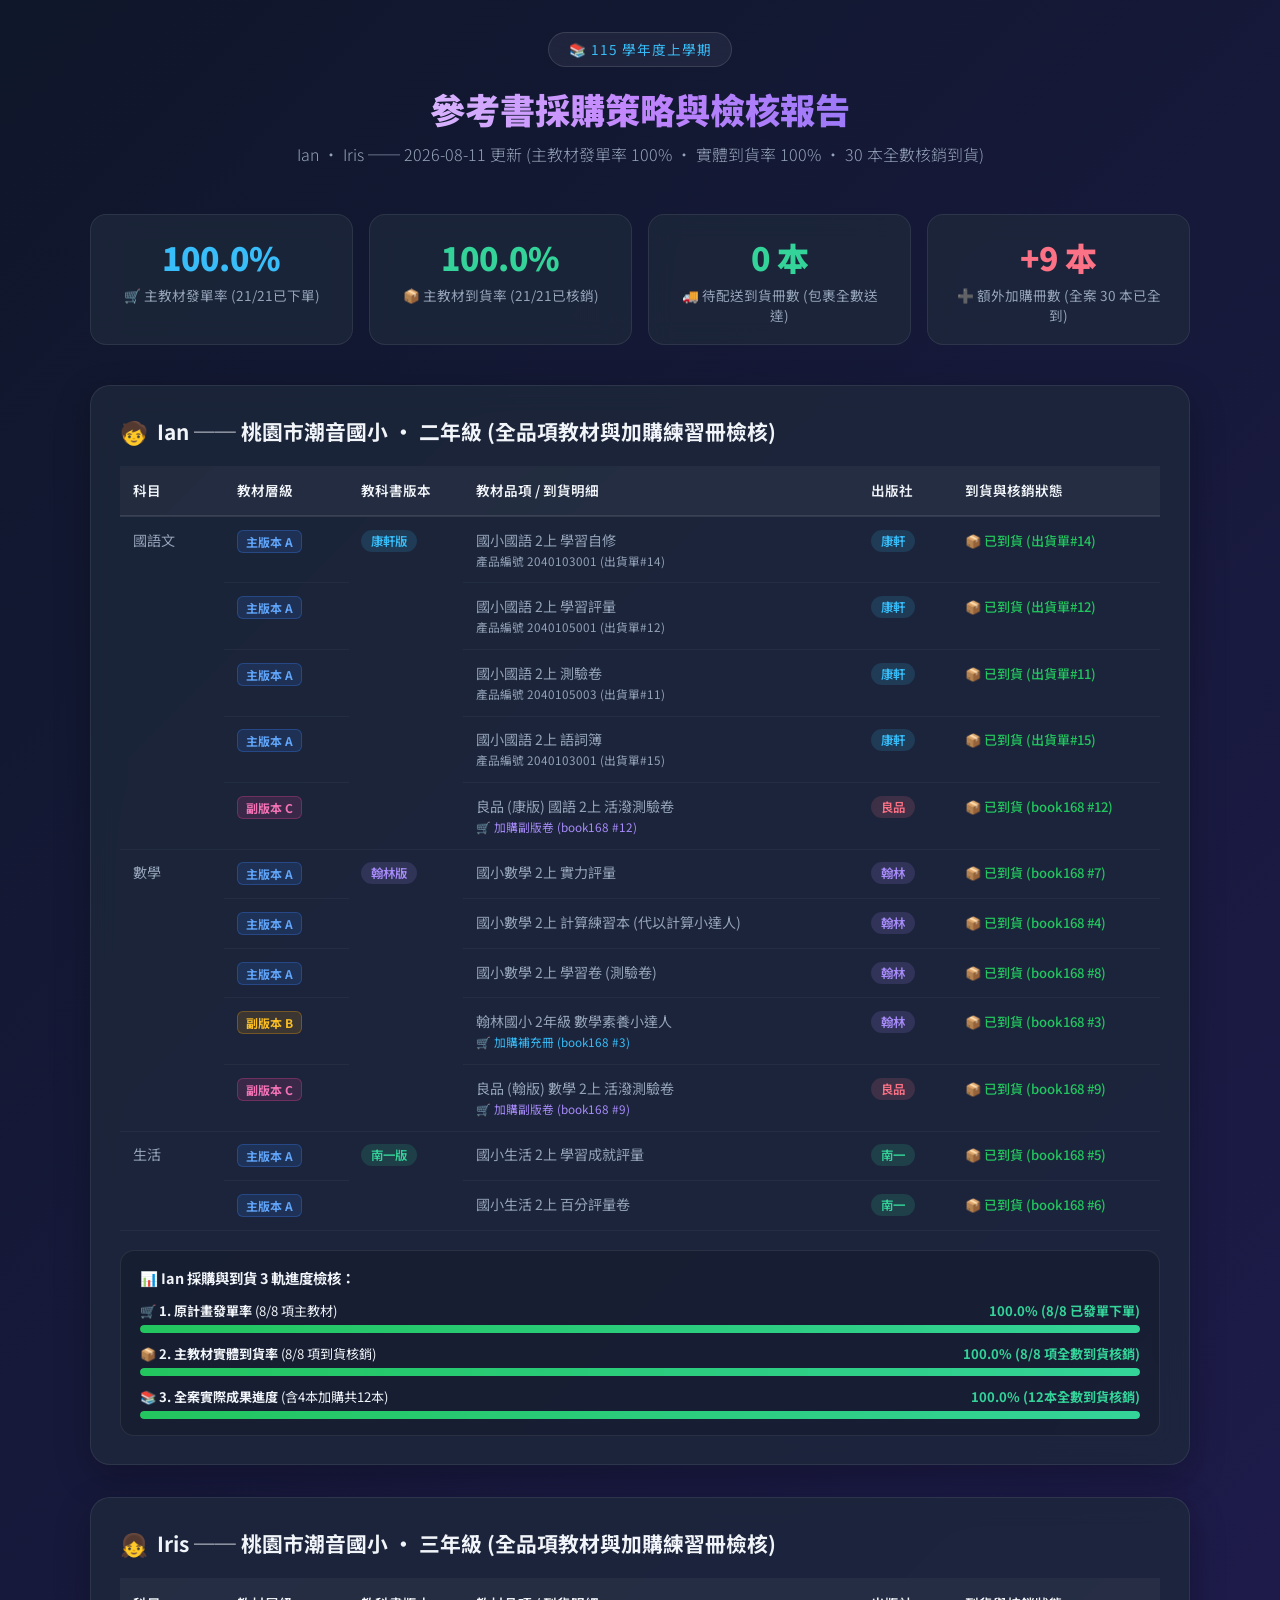
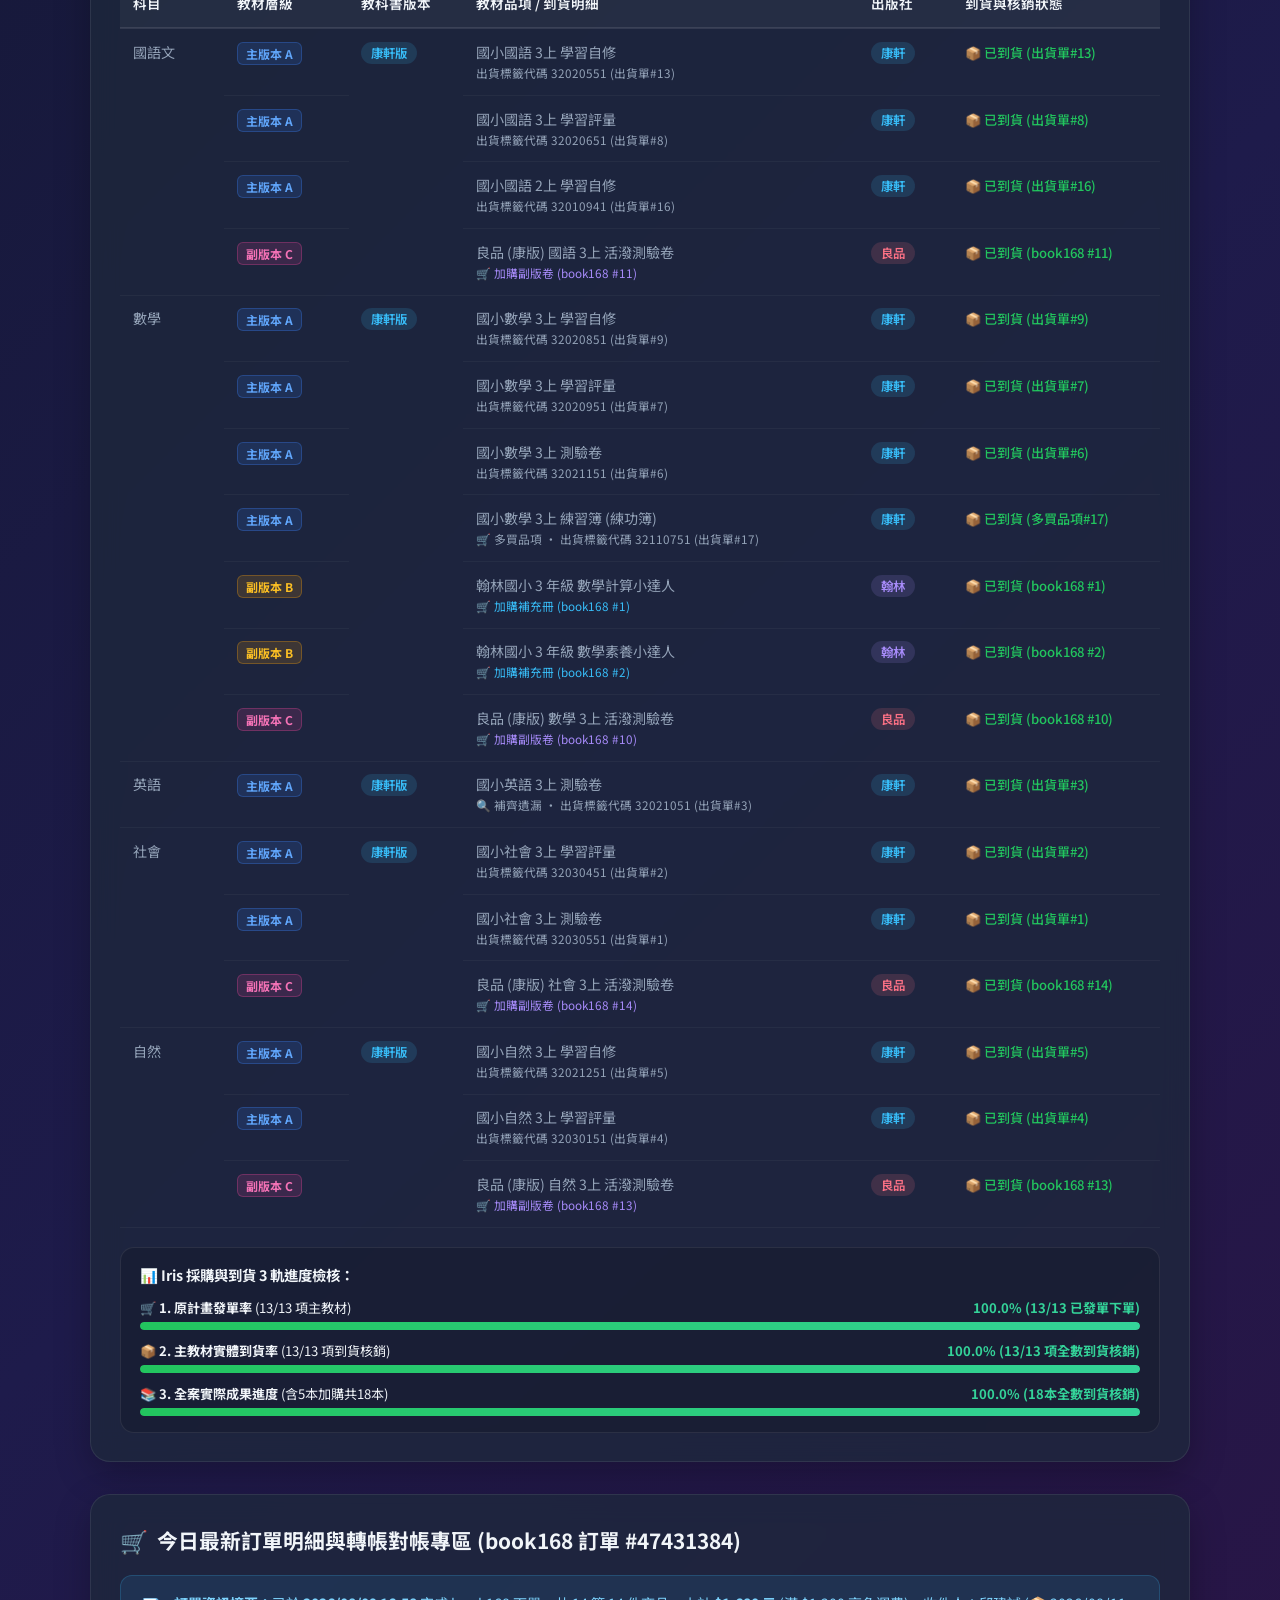
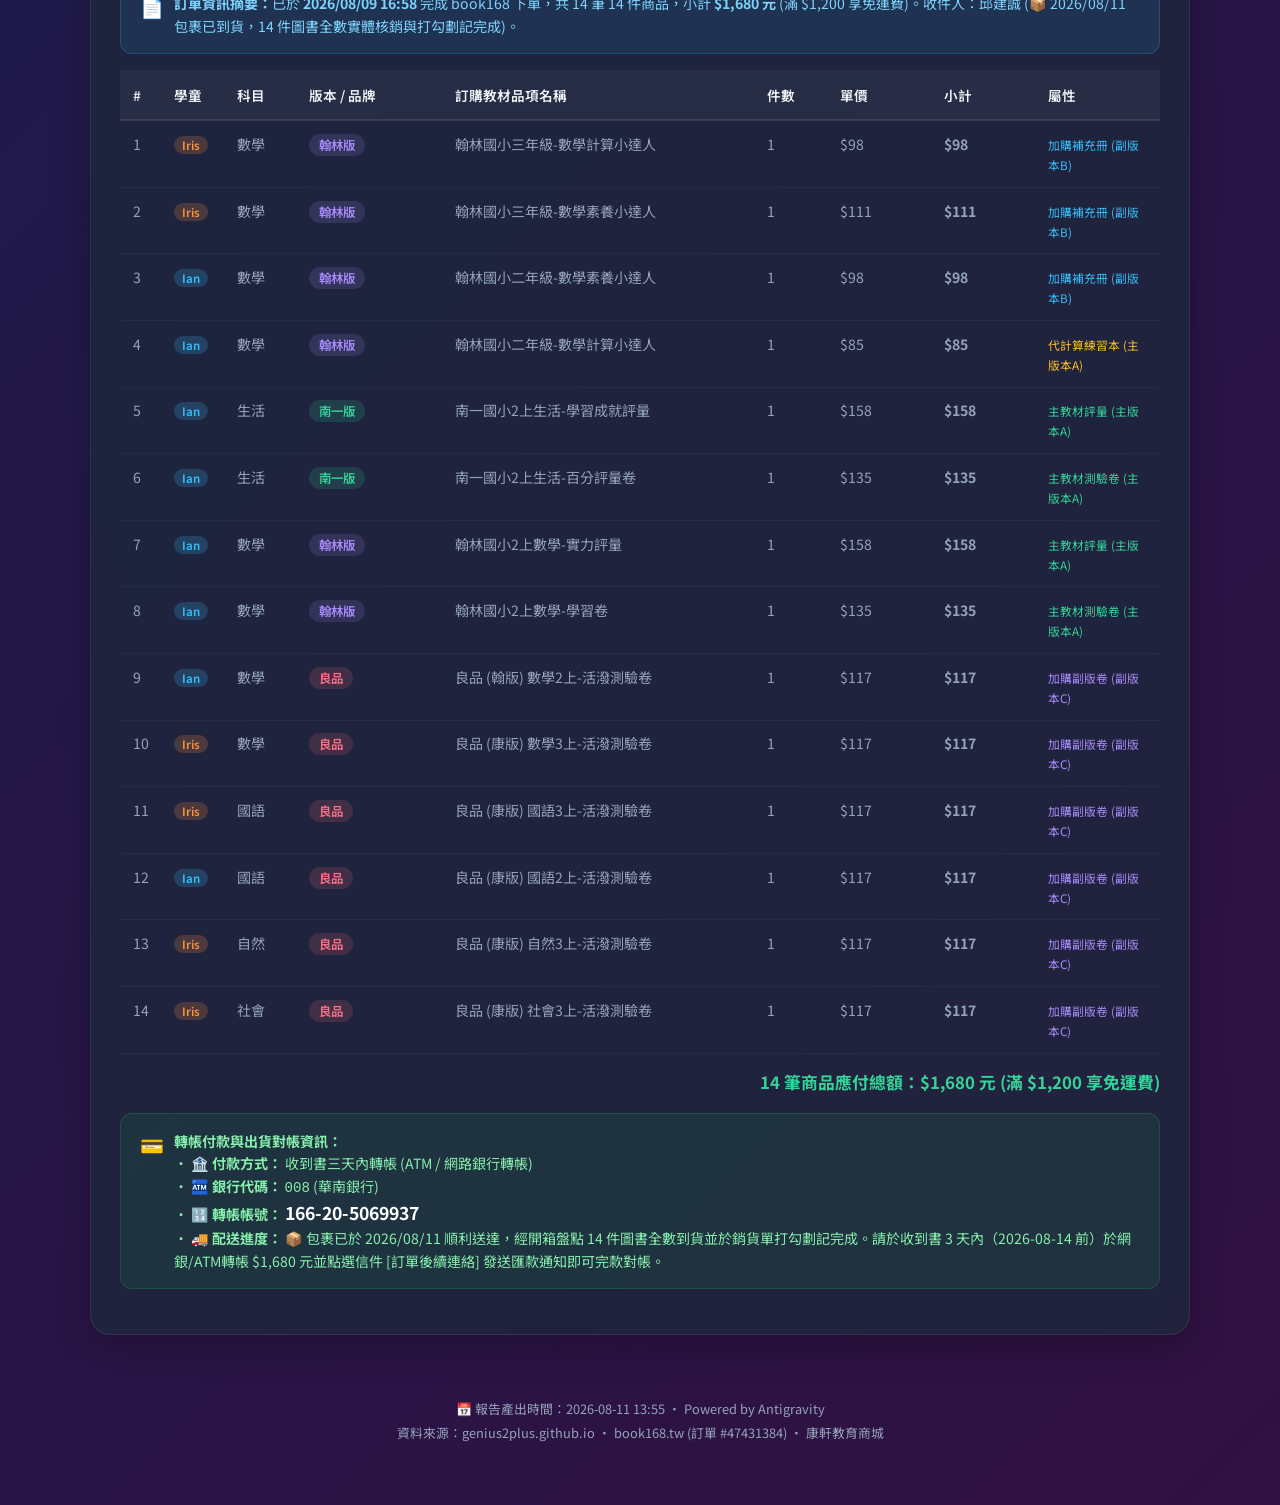
==== commit 6595192e: "feat: book168 order 47431384 verified 100 percent arrived" ====
--- a/採購策略報告.html
+++ b/採購策略報告.html
@@ -210,7 +210,7 @@
     <header>
         <div class="badge">📚 115 學年度上學期</div>
         <h1>參考書採購策略與檢核報告</h1>
-        <p class="subtitle">Ian · Iris ── 2026-08-09 更新 (主教材發單率 100% · 實體到貨率 76.2% · 加購 9 本整併中)</p>
+        <p class="subtitle">Ian · Iris ── 2026-08-11 更新 (主教材發單率 100% · 實體到貨率 100% · 30 本全數核銷到貨)</p>
     </header>
 
     <!-- Stats Overview -->
@@ -220,16 +220,16 @@
             <div class="stat-label">🛒 主教材發單率 (21/21已下單)</div>
         </div>
         <div class="stat-card">
-            <div class="stat-num green">76.2%</div>
-            <div class="stat-label">📦 主教材到貨率 (16/21已核銷)</div>
+            <div class="stat-num green">100.0%</div>
+            <div class="stat-label">📦 主教材到貨率 (21/21已核銷)</div>
         </div>
         <div class="stat-card">
-            <div class="stat-num amber">14 本</div>
-            <div class="stat-label">🚚 待配送到貨冊數 (郵局寄送中)</div>
+            <div class="stat-num green">0 本</div>
+            <div class="stat-label">🚚 待配送到貨冊數 (包裹全數送達)</div>
         </div>
         <div class="stat-card">
             <div class="stat-num rose">+9 本</div>
-            <div class="stat-label">➕ 額外加購冊數 (全案共 30 本)</div>
+            <div class="stat-label">➕ 額外加購冊數 (全案 30 本已全到)</div>
         </div>
     </div>
 
@@ -257,27 +257,27 @@
                 <tr><td><span class="ver-badge ver-a">主版本 A</span></td>
                     <td>國小國語 2上 語詞簿<br><small style="color:var(--text-dim)">產品編號 2040103001 (出貨單#15)</small></td><td><span class="pub pub-kang">康軒</span></td><td><span class="status status-ok">📦 已到貨 (出貨單#15)</span></td></tr>
                 <tr><td><span class="ver-badge ver-c">副版本 C</span></td>
-                    <td>良品 (康版) 國語 2上 活潑測驗卷<br><small style="color:var(--accent-purple)">🛒 加購副版卷 (book168 #12)</small></td><td><span class="pub pub-liang">良品</span></td><td><span class="status status-warn">🛒 已下單待到貨 (book168 #12)</span></td></tr>
+                    <td>良品 (康版) 國語 2上 活潑測驗卷<br><small style="color:var(--accent-purple)">🛒 加購副版卷 (book168 #12)</small></td><td><span class="pub pub-liang">良品</span></td><td><span class="status status-ok">📦 已到貨 (book168 #12)</span></td></tr>
 
                 <tr><td rowspan="5">數學</td>
                     <td><span class="ver-badge ver-a">主版本 A</span></td>
                     <td rowspan="5"><span class="pub pub-han">翰林版</span></td>
-                    <td>國小數學 2上 實力評量</td><td><span class="pub pub-han">翰林</span></td><td><span class="status status-warn">🛒 已下單待到貨 (book168 #7)</span></td></tr>
-                <tr><td><span class="ver-badge ver-a">主版本 A</span></td>
-                    <td>國小數學 2上 計算練習本 (代以計算小達人)</td><td><span class="pub pub-han">翰林</span></td><td><span class="status status-warn">🛒 已下單待到貨 (book168 #4)</span></td></tr>
-                <tr><td><span class="ver-badge ver-a">主版本 A</span></td>
-                    <td>國小數學 2上 學習卷 (測驗卷)</td><td><span class="pub pub-han">翰林</span></td><td><span class="status status-warn">🛒 已下單待到貨 (book168 #8)</span></td></tr>
+                    <td>國小數學 2上 實力評量</td><td><span class="pub pub-han">翰林</span></td><td><span class="status status-ok">📦 已到貨 (book168 #7)</span></td></tr>
+                <tr><td><span class="ver-badge ver-a">主版本 A</span></td>
+                    <td>國小數學 2上 計算練習本 (代以計算小達人)</td><td><span class="pub pub-han">翰林</span></td><td><span class="status status-ok">📦 已到貨 (book168 #4)</span></td></tr>
+                <tr><td><span class="ver-badge ver-a">主版本 A</span></td>
+                    <td>國小數學 2上 學習卷 (測驗卷)</td><td><span class="pub pub-han">翰林</span></td><td><span class="status status-ok">📦 已到貨 (book168 #8)</span></td></tr>
                 <tr><td><span class="ver-badge ver-b">副版本 B</span></td>
-                    <td>翰林國小 2年級 數學素養小達人<br><small style="color:var(--accent-blue)">🛒 加購補充冊 (book168 #3)</small></td><td><span class="pub pub-han">翰林</span></td><td><span class="status status-warn">🛒 已下單待到貨 (book168 #3)</span></td></tr>
-                <tr><td><span class="ver-badge ver-c">副版本 C</span></td>
-                    <td>良品 (翰版) 數學 2上 活潑測驗卷<br><small style="color:var(--accent-purple)">🛒 加購副版卷 (book168 #9)</small></td><td><span class="pub pub-liang">良品</span></td><td><span class="status status-warn">🛒 已下單待到貨 (book168 #9)</span></td></tr>
+                    <td>翰林國小 2年級 數學素養小達人<br><small style="color:var(--accent-blue)">🛒 加購補充冊 (book168 #3)</small></td><td><span class="pub pub-han">翰林</span></td><td><span class="status status-ok">📦 已到貨 (book168 #3)</span></td></tr>
+                <tr><td><span class="ver-badge ver-c">副版本 C</span></td>
+                    <td>良品 (翰版) 數學 2上 活潑測驗卷<br><small style="color:var(--accent-purple)">🛒 加購副版卷 (book168 #9)</small></td><td><span class="pub pub-liang">良品</span></td><td><span class="status status-ok">📦 已到貨 (book168 #9)</span></td></tr>
 
                 <tr><td rowspan="2">生活</td>
                     <td><span class="ver-badge ver-a">主版本 A</span></td>
                     <td rowspan="2"><span class="pub pub-nan">南一版</span></td>
-                    <td>國小生活 2上 學習成就評量</td><td><span class="pub pub-nan">南一</span></td><td><span class="status status-warn">🛒 已下單待到貨 (book168 #5)</span></td></tr>
-                <tr><td><span class="ver-badge ver-a">主版本 A</span></td>
-                    <td>國小生活 2上 百分評量卷</td><td><span class="pub pub-nan">南一</span></td><td><span class="status status-warn">🛒 已下單待到貨 (book168 #6)</span></td></tr>
+                    <td>國小生活 2上 學習成就評量</td><td><span class="pub pub-nan">南一</span></td><td><span class="status status-ok">📦 已到貨 (book168 #5)</span></td></tr>
+                <tr><td><span class="ver-badge ver-a">主版本 A</span></td>
+                    <td>國小生活 2上 百分評量卷</td><td><span class="pub pub-nan">南一</span></td><td><span class="status status-ok">📦 已到貨 (book168 #6)</span></td></tr>
             </tbody>
         </table>
         </div>
@@ -298,19 +298,19 @@
             <!-- Progress Bar 2: 主教材實體到貨率 -->
             <div class="progress-wrap" style="margin-top:0.7rem;">
                 <div class="progress-label">
-                    <span>📦 <strong>2. 主教材實體到貨率</strong> (4/8 項到貨核銷)</span>
-                    <span style="color:var(--accent-amber); font-weight:700;">50.0% (4項到貨 · 4項配送中)</span>
-                </div>
-                <div class="progress-bar"><div class="progress-fill fill-amber" style="width:50%"></div></div>
+                    <span>📦 <strong>2. 主教材實體到貨率</strong> (8/8 項到貨核銷)</span>
+                    <span style="color:var(--accent-green); font-weight:700;">100.0% (8/8 項全數到貨核銷)</span>
+                </div>
+                <div class="progress-bar"><div class="progress-fill fill-green" style="width:100%"></div></div>
             </div>
 
             <!-- Progress Bar 3: 全案實際成果進度 (含加購) -->
             <div class="progress-wrap" style="margin-top:0.7rem;">
                 <div class="progress-label">
                     <span>📚 <strong>3. 全案實際成果進度</strong> (含4本加購共12本)</span>
-                    <span style="color:var(--accent-blue); font-weight:700;">33.3% (4本已到貨 · 8本配送中)</span>
-                </div>
-                <div class="progress-bar"><div class="progress-fill fill-blue" style="width:33.3%"></div></div>
+                    <span style="color:var(--accent-green); font-weight:700;">100.0% (12本全數到貨核銷)</span>
+                </div>
+                <div class="progress-bar"><div class="progress-fill fill-green" style="width:100%"></div></div>
             </div>
         </div>
     </div>
@@ -337,7 +337,7 @@
                 <tr><td><span class="ver-badge ver-a">主版本 A</span></td>
                     <td>國小國語 2上 學習自修<br><small style="color:var(--text-dim)">出貨標籤代碼 32010941 (出貨單#16)</small></td><td><span class="pub pub-kang">康軒</span></td><td><span class="status status-ok">📦 已到貨 (出貨單#16)</span></td></tr>
                 <tr><td><span class="ver-badge ver-c">副版本 C</span></td>
-                    <td>良品 (康版) 國語 3上 活潑測驗卷<br><small style="color:var(--accent-purple)">🛒 加購副版卷 (book168 #11)</small></td><td><span class="pub pub-liang">良品</span></td><td><span class="status status-warn">🛒 已下單待到貨 (book168 #11)</span></td></tr>
+                    <td>良品 (康版) 國語 3上 活潑測驗卷<br><small style="color:var(--accent-purple)">🛒 加購副版卷 (book168 #11)</small></td><td><span class="pub pub-liang">良品</span></td><td><span class="status status-ok">📦 已到貨 (book168 #11)</span></td></tr>
 
                 <tr><td rowspan="7">數學</td>
                     <td><span class="ver-badge ver-a">主版本 A</span></td>
@@ -350,11 +350,11 @@
                 <tr><td><span class="ver-badge ver-a">主版本 A</span></td>
                     <td>國小數學 3上 練習簿 (練功簿)<br><small style="color:var(--text-dim)">🛒 多買品項 · 出貨標籤代碼 32110751 (出貨單#17)</small></td><td><span class="pub pub-kang">康軒</span></td><td><span class="status status-ok">📦 已到貨 (多買品項#17)</span></td></tr>
                 <tr><td><span class="ver-badge ver-b">副版本 B</span></td>
-                    <td>翰林國小 3 年級 數學計算小達人<br><small style="color:var(--accent-blue)">🛒 加購補充冊 (book168 #1)</small></td><td><span class="pub pub-han">翰林</span></td><td><span class="status status-warn">🛒 已下單待到貨 (book168 #1)</span></td></tr>
+                    <td>翰林國小 3 年級 數學計算小達人<br><small style="color:var(--accent-blue)">🛒 加購補充冊 (book168 #1)</small></td><td><span class="pub pub-han">翰林</span></td><td><span class="status status-ok">📦 已到貨 (book168 #1)</span></td></tr>
                 <tr><td><span class="ver-badge ver-b">副版本 B</span></td>
-                    <td>翰林國小 3 年級 數學素養小達人<br><small style="color:var(--accent-blue)">🛒 加購補充冊 (book168 #2)</small></td><td><span class="pub pub-han">翰林</span></td><td><span class="status status-warn">🛒 已下單待到貨 (book168 #2)</span></td></tr>
-                <tr><td><span class="ver-badge ver-c">副版本 C</span></td>
-                    <td>良品 (康版) 數學 3上 活潑測驗卷<br><small style="color:var(--accent-purple)">🛒 加購副版卷 (book168 #10)</small></td><td><span class="pub pub-liang">良品</span></td><td><span class="status status-warn">🛒 已下單待到貨 (book168 #10)</span></td></tr>
+                    <td>翰林國小 3 年級 數學素養小達人<br><small style="color:var(--accent-blue)">🛒 加購補充冊 (book168 #2)</small></td><td><span class="pub pub-han">翰林</span></td><td><span class="status status-ok">📦 已到貨 (book168 #2)</span></td></tr>
+                <tr><td><span class="ver-badge ver-c">副版本 C</span></td>
+                    <td>良品 (康版) 數學 3上 活潑測驗卷<br><small style="color:var(--accent-purple)">🛒 加購副版卷 (book168 #10)</small></td><td><span class="pub pub-liang">良品</span></td><td><span class="status status-ok">📦 已到貨 (book168 #10)</span></td></tr>
 
                 <tr><td>英語</td>
                     <td><span class="ver-badge ver-a">主版本 A</span></td>
@@ -368,7 +368,7 @@
                 <tr><td><span class="ver-badge ver-a">主版本 A</span></td>
                     <td>國小社會 3上 測驗卷<br><small style="color:var(--text-dim)">出貨標籤代碼 32030551 (出貨單#1)</small></td><td><span class="pub pub-kang">康軒</span></td><td><span class="status status-ok">📦 已到貨 (出貨單#1)</span></td></tr>
                 <tr><td><span class="ver-badge ver-c">副版本 C</span></td>
-                    <td>良品 (康版) 社會 3上 活潑測驗卷<br><small style="color:var(--accent-purple)">🛒 加購副版卷 (book168 #14)</small></td><td><span class="pub pub-liang">良品</span></td><td><span class="status status-warn">🛒 已下單待到貨 (book168 #14)</span></td></tr>
+                    <td>良品 (康版) 社會 3上 活潑測驗卷<br><small style="color:var(--accent-purple)">🛒 加購副版卷 (book168 #14)</small></td><td><span class="pub pub-liang">良品</span></td><td><span class="status status-ok">📦 已到貨 (book168 #14)</span></td></tr>
 
                 <tr><td rowspan="3">自然</td>
                     <td><span class="ver-badge ver-a">主版本 A</span></td>
@@ -377,7 +377,7 @@
                 <tr><td><span class="ver-badge ver-a">主版本 A</span></td>
                     <td>國小自然 3上 學習評量<br><small style="color:var(--text-dim)">出貨標籤代碼 32030151 (出貨單#4)</small></td><td><span class="pub pub-kang">康軒</span></td><td><span class="status status-ok">📦 已到貨 (出貨單#4)</span></td></tr>
                 <tr><td><span class="ver-badge ver-c">副版本 C</span></td>
-                    <td>良品 (康版) 自然 3上 活潑測驗卷<br><small style="color:var(--accent-purple)">🛒 加購副版卷 (book168 #13)</small></td><td><span class="pub pub-liang">良品</span></td><td><span class="status status-warn">🛒 已下單待到貨 (book168 #13)</span></td></tr>
+                    <td>良品 (康版) 自然 3上 活潑測驗卷<br><small style="color:var(--accent-purple)">🛒 加購副版卷 (book168 #13)</small></td><td><span class="pub pub-liang">良品</span></td><td><span class="status status-ok">📦 已到貨 (book168 #13)</span></td></tr>
             </tbody>
         </table>
         </div>
@@ -398,19 +398,19 @@
             <!-- Progress Bar 2: 主教材實體到貨率 -->
             <div class="progress-wrap" style="margin-top:0.7rem;">
                 <div class="progress-label">
-                    <span>📦 <strong>2. 主教材實體到貨率</strong> (12/13 項到貨核銷)</span>
-                    <span style="color:var(--accent-green); font-weight:700;">92.3% (12項到貨 · 1項配送中)</span>
-                </div>
-                <div class="progress-bar"><div class="progress-fill fill-green" style="width:92.3%"></div></div>
+                    <span>📦 <strong>2. 主教材實體到貨率</strong> (13/13 項到貨核銷)</span>
+                    <span style="color:var(--accent-green); font-weight:700;">100.0% (13/13 項全數到貨核銷)</span>
+                </div>
+                <div class="progress-bar"><div class="progress-fill fill-green" style="width:100%"></div></div>
             </div>
 
             <!-- Progress Bar 3: 全案實際成果進度 (含加購) -->
             <div class="progress-wrap" style="margin-top:0.7rem;">
                 <div class="progress-label">
                     <span>📚 <strong>3. 全案實際成果進度</strong> (含5本加購共18本)</span>
-                    <span style="color:var(--accent-blue); font-weight:700;">66.7% (12本已到貨 · 6本配送中)</span>
-                </div>
-                <div class="progress-bar"><div class="progress-fill fill-blue" style="width:66.7%"></div></div>
+                    <span style="color:var(--accent-green); font-weight:700;">100.0% (18本全數到貨核銷)</span>
+                </div>
+                <div class="progress-bar"><div class="progress-fill fill-green" style="width:100%"></div></div>
             </div>
         </div>
     </div>
@@ -420,7 +420,7 @@
         <div class="section-title"><span class="icon">🛒</span> 今日最新訂單明細與轉帳對帳專區 (book168 訂單 #47431384)</div>
         <div class="alert alert-info">
             <span class="alert-icon">📄</span>
-            <span><strong>訂單資訊摘要：</strong>已於 <strong>2026/08/09 16:58</strong> 完成 book168 下單！共 14 筆 14 件商品，小計 <strong>$1,680 元</strong> (滿 $1,200 享免運費)。收件人：邱建誠 (郵局配送中)。</span>
+            <span><strong>訂單資訊摘要：</strong>已於 <strong>2026/08/09 16:58</strong> 完成 book168 下單，共 14 筆 14 件商品，小計 <strong>$1,680 元</strong> (滿 $1,200 享免運費)。收件人：邱建誠 (📦 2026/08/11 包裹已到貨，14 件圖書全數實體核銷與打勾劃記完成)。</span>
         </div>
 
         <div class="table-responsive" style="overflow-x: auto; -webkit-overflow-scrolling: touch; margin-top:1rem;">
@@ -467,13 +467,13 @@
             • 🏦 <strong>付款方式：</strong> 收到書三天內轉帳 (ATM / 網路銀行轉帳)<br>
             • 🏧 <strong>銀行代碼：</strong> <code>008</code> (華南銀行)<br>
             • 🔢 <strong>轉帳帳號：</strong> <strong style="font-size:1.1rem; color:#fff;">166-20-5069937</strong><br>
-            • 🚚 <strong>配送進度：</strong> 郵局配送至「桃園市中壢區圓光路一段287-1號」(收件人：邱建誠)，收到書後點選信件中 [訂單後續連絡] 發送匯款通知即可完款對帳。</span>
+            • 🚚 <strong>配送進度：</strong> 📦 包裹已於 2026/08/11 順利送達，經開箱盤點 14 件圖書全數到貨並於銷貨單打勾劃記完成。請於收到書 3 天內（2026-08-14 前）於網銀/ATM轉帳 $1,680 元並點選信件 [訂單後續連絡] 發送匯款通知即可完款對帳。</span>
         </div>
     </div>
 
     <!-- Footer -->
     <footer style="text-align:center; padding:2rem 0; color:var(--text-dim); font-size:0.8rem;">
-        <p>📅 報告產出時間：2026-08-09 18:10 · Powered by Antigravity</p>
+        <p>📅 報告產出時間：2026-08-11 13:55 · Powered by Antigravity</p>
         <p style="margin-top:0.3rem;">資料來源：genius2plus.github.io · book168.tw (訂單 #47431384) · 康軒教育商城</p>
     </footer>
 
